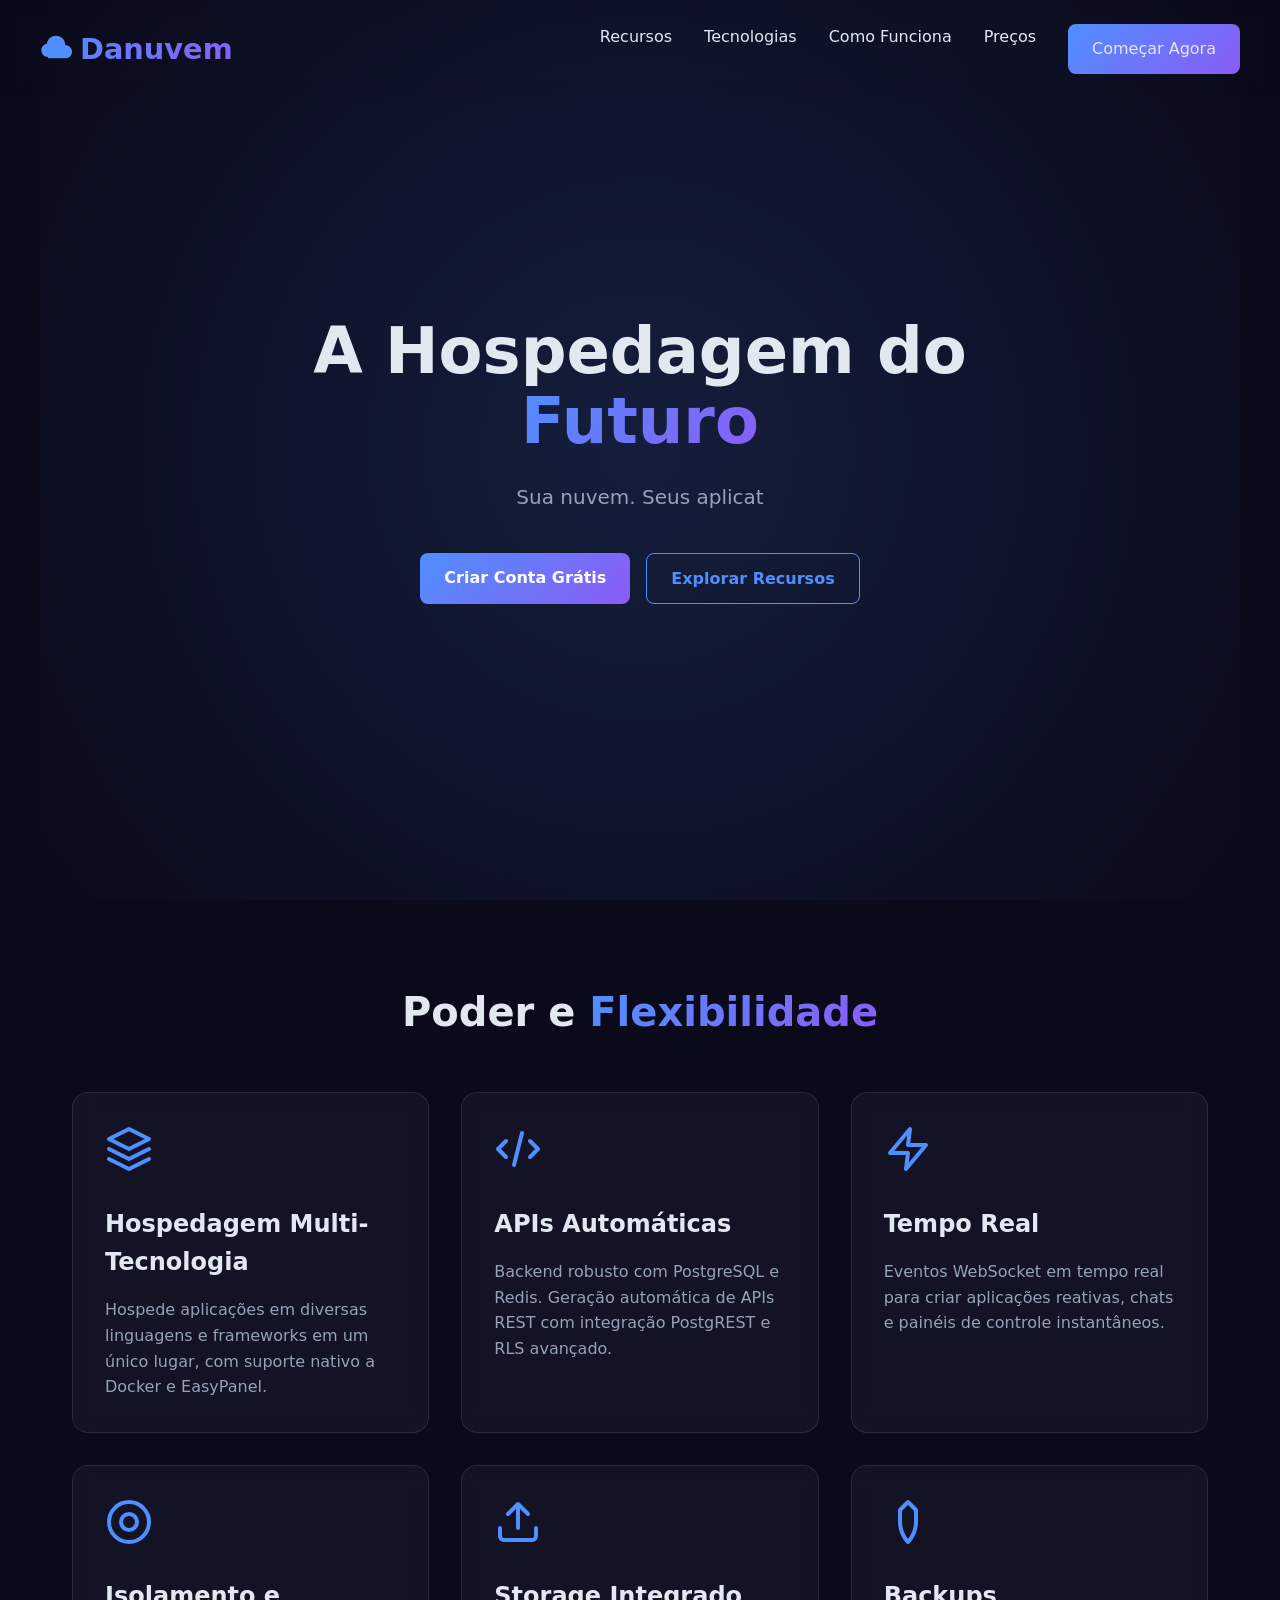
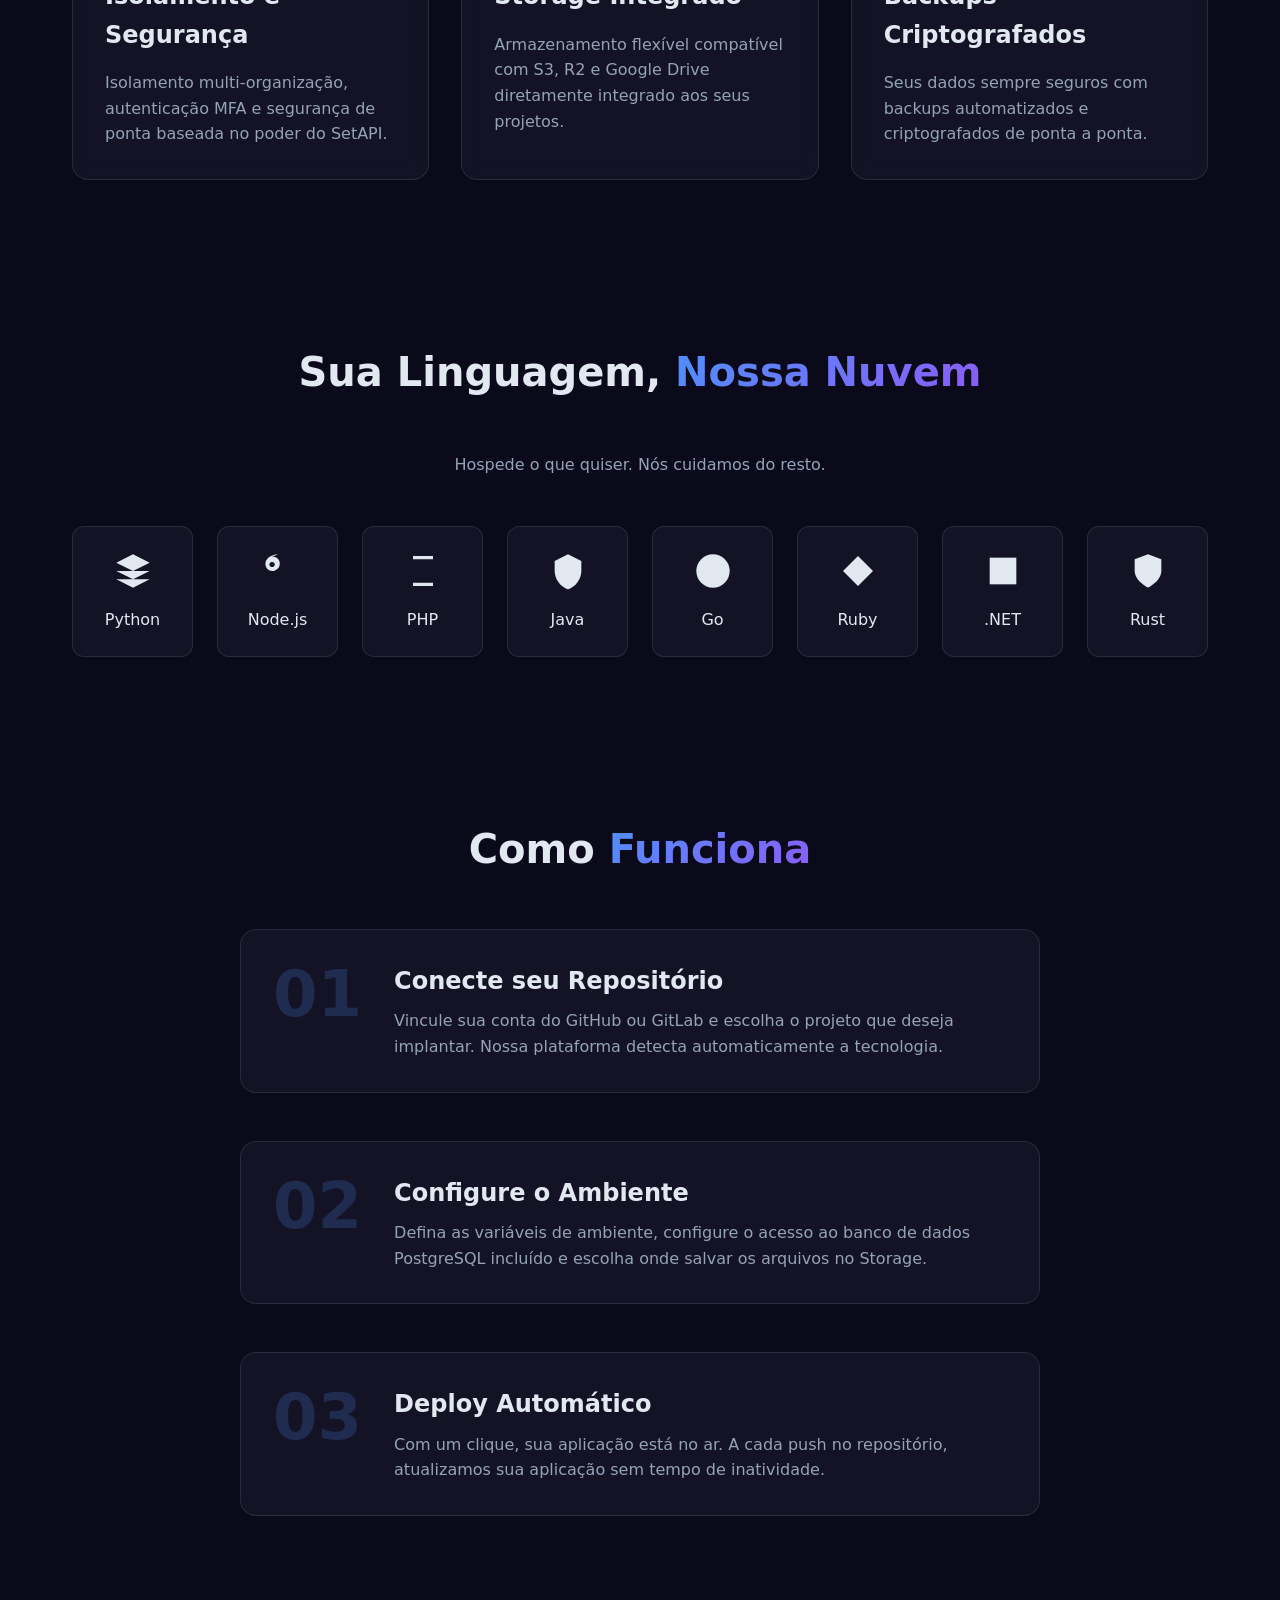
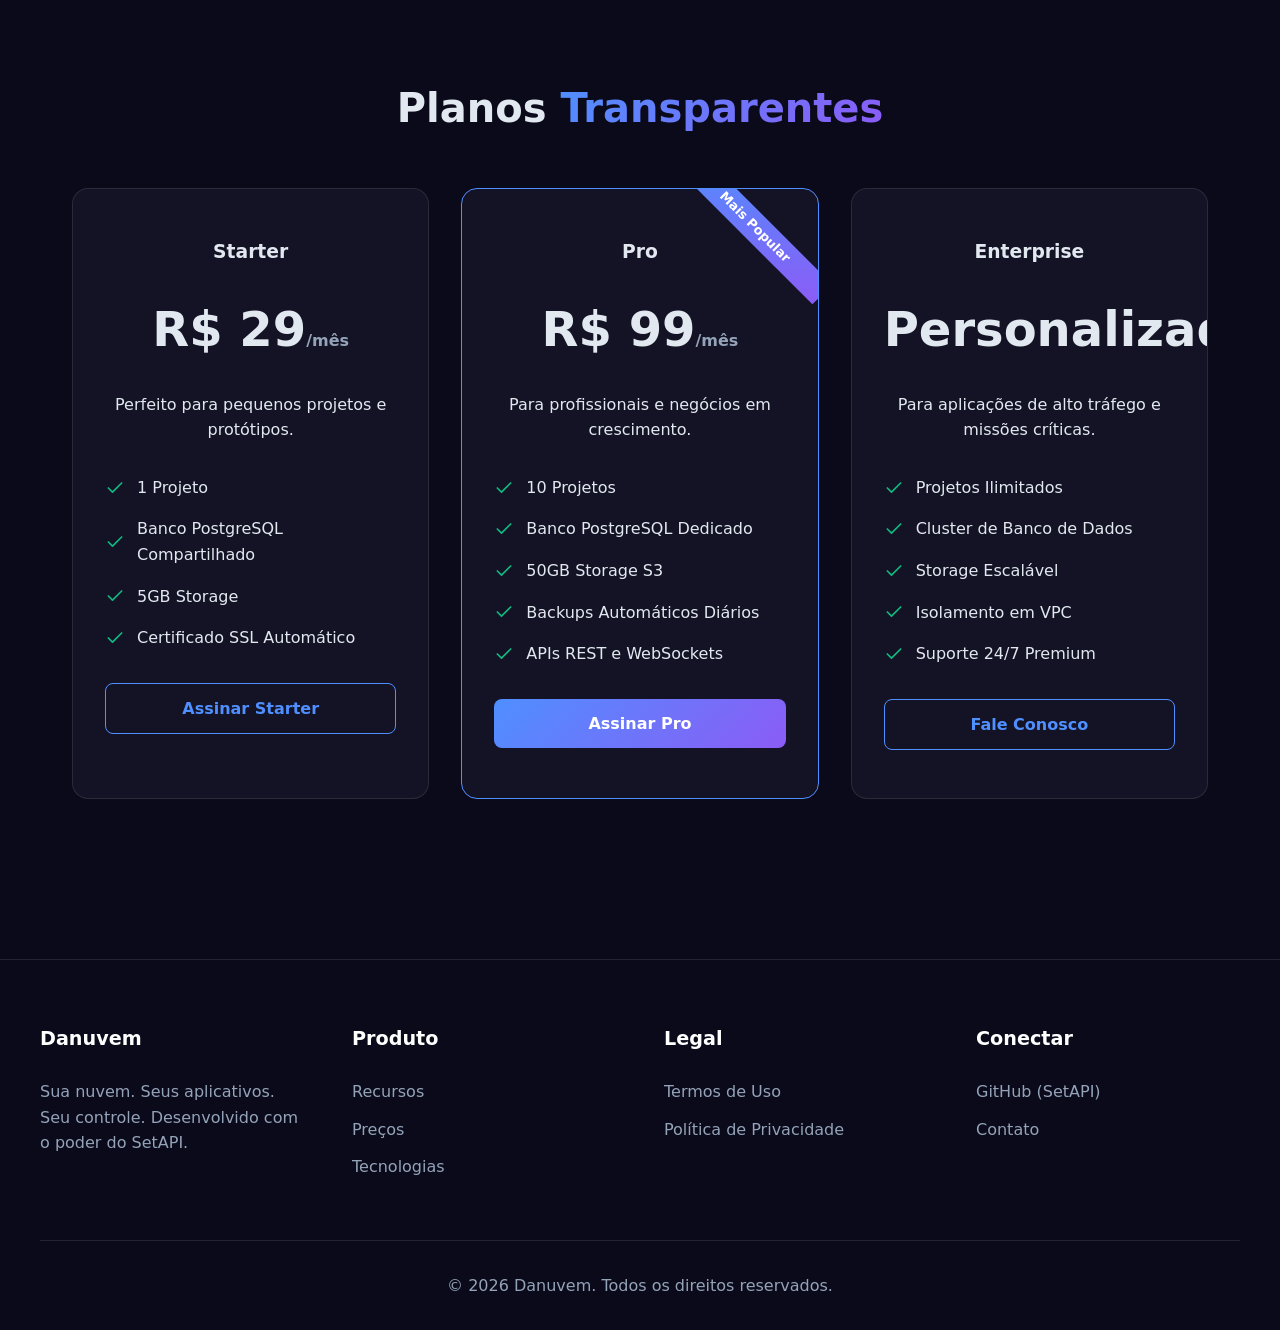
==== index.html @ 39daec57 "feat: site inicial Danuvem - plataforma cloud baseada em SetAPI - Landing page com hero, recursos, t" ====
<!DOCTYPE html>
<html lang="pt-BR">
<head>
    <meta charset="UTF-8">
    <meta name="viewport" content="width=device-width, initial-scale=1.0">
    <title>Danuvem - Sua Nuvem. Seus Aplicativos. Seu Controle.</title>
    <meta name="description" content="Plataforma de hospedagem na nuvem baseada em SetAPI. Hospede aplicativos de várias tecnologias com APIs automáticas, WebSocket em tempo real e mais.">
    <link rel="stylesheet" href="css/style.css">
</head>
<body>
    <!-- Header -->
    <header>
        <nav>
            <a href="index.html" class="logo">
                <svg width="32" height="32" viewBox="0 0 24 24" fill="var(--primary)" xmlns="http://www.w3.org/2000/svg">
                    <path d="M6 18C3.23858 18 1 15.7614 1 13C1 10.5517 2.76016 8.5146 5.09346 8.08375C5.5562 4.60527 8.52841 2 12 2C15.866 2 19 5.13401 19 9C21.7614 9 24 11.2386 24 14C24 16.7614 21.7614 19 19 19H12H6V18Z"/>
                </svg>
                Danuvem
            </a>
            <div class="nav-links">
                <a href="#recursos">Recursos</a>
                <a href="#tecnologias">Tecnologias</a>
                <a href="#como-funciona">Como Funciona</a>
                <a href="#precos">Preços</a>
                <a href="#" class="btn btn-primary">Começar Agora</a>
            </div>
            <button class="mobile-toggle" aria-label="Abrir menu">
                <svg viewBox="0 0 24 24" xmlns="http://www.w3.org/2000/svg">
                    <path d="M3 18H21V16H3V18ZM3 13H21V11H3V13ZM3 6V8H21V6H3Z"/>
                </svg>
            </button>
        </nav>
    </header>

    <!-- Hero Section -->
    <section class="hero">
        <div class="hero-content">
            <h1 class="hero-title animate-on-scroll">A Hospedagem do <span>Futuro</span></h1>
            <p class="hero-subtitle" id="typewriter"></p>
            <div class="hero-cta animate-on-scroll">
                <a href="#" class="btn btn-primary">Criar Conta Grátis</a>
                <a href="#recursos" class="btn btn-outline">Explorar Recursos</a>
            </div>
        </div>
    </section>

    <!-- Features Section -->
    <section id="recursos">
        <h2 class="section-title animate-on-scroll">Poder e <span>Flexibilidade</span></h2>
        <div class="features-grid">
            <div class="feature-card animate-on-scroll">
                <svg class="feature-icon" viewBox="0 0 24 24">
                    <path d="M12 2L2 7L12 12L22 7L12 2ZM2 17L12 22L22 17M2 12L12 17L22 12" stroke="var(--primary)" stroke-width="2" stroke-linecap="round" stroke-linejoin="round" fill="none"/>
                </svg>
                <h3>Hospedagem Multi-Tecnologia</h3>
                <p>Hospede aplicações em diversas linguagens e frameworks em um único lugar, com suporte nativo a Docker e EasyPanel.</p>
            </div>
            <div class="feature-card animate-on-scroll">
                <svg class="feature-icon" viewBox="0 0 24 24">
                    <path d="M10 20L14 4M18 8L22 12L18 16M6 16L2 12L6 8" stroke="var(--primary)" stroke-width="2" stroke-linecap="round" stroke-linejoin="round" fill="none"/>
                </svg>
                <h3>APIs Automáticas</h3>
                <p>Backend robusto com PostgreSQL e Redis. Geração automática de APIs REST com integração PostgREST e RLS avançado.</p>
            </div>
            <div class="feature-card animate-on-scroll">
                <svg class="feature-icon" viewBox="0 0 24 24">
                    <path d="M13 2L3 14H12L11 22L21 10H12L13 2Z" stroke="var(--primary)" stroke-width="2" stroke-linecap="round" stroke-linejoin="round" fill="none"/>
                </svg>
                <h3>Tempo Real</h3>
                <p>Eventos WebSocket em tempo real para criar aplicações reativas, chats e painéis de controle instantâneos.</p>
            </div>
            <div class="feature-card animate-on-scroll">
                <svg class="feature-icon" viewBox="0 0 24 24">
                    <path d="M12 22C17.5228 22 22 17.5228 22 12C22 6.47715 17.5228 2 12 2C6.47715 2 2 6.47715 2 12C2 17.5228 6.47715 22 12 22Z" stroke="var(--primary)" stroke-width="2" stroke-linecap="round" stroke-linejoin="round" fill="none"/>
                    <path d="M12 16C14.2091 16 16 14.2091 16 12C16 9.79086 14.2091 8 12 8C9.79086 8 8 9.79086 8 12C8 14.2091 9.79086 16 12 16Z" stroke="var(--primary)" stroke-width="2" stroke-linecap="round" stroke-linejoin="round" fill="none"/>
                </svg>
                <h3>Isolamento e Segurança</h3>
                <p>Isolamento multi-organização, autenticação MFA e segurança de ponta baseada no poder do SetAPI.</p>
            </div>
            <div class="feature-card animate-on-scroll">
                <svg class="feature-icon" viewBox="0 0 24 24">
                    <path d="M21 15V19C21 19.5304 20.7893 20.0391 20.4142 20.4142C20.0391 20.7893 19.5304 21 19 21H5C4.46957 21 3.96086 20.7893 3.58579 20.4142C3.21071 20.0391 3 19.5304 3 19V15M17 8L12 3M12 3L7 8M12 3V15" stroke="var(--primary)" stroke-width="2" stroke-linecap="round" stroke-linejoin="round" fill="none"/>
                </svg>
                <h3>Storage Integrado</h3>
                <p>Armazenamento flexível compatível com S3, R2 e Google Drive diretamente integrado aos seus projetos.</p>
            </div>
            <div class="feature-card animate-on-scroll">
                <svg class="feature-icon" viewBox="0 0 24 24">
                    <path d="M12 22S8 18 8 12V6L12 2L16 6V12C16 18 12 22 12 22Z" stroke="var(--primary)" stroke-width="2" stroke-linecap="round" stroke-linejoin="round" fill="none"/>
                </svg>
                <h3>Backups Criptografados</h3>
                <p>Seus dados sempre seguros com backups automatizados e criptografados de ponta a ponta.</p>
            </div>
        </div>
    </section>

    <!-- Technologies -->
    <section id="tecnologias">
        <h2 class="section-title animate-on-scroll">Sua Linguagem, <span>Nossa Nuvem</span></h2>
        <p class="text-center animate-on-scroll" style="color: var(--text-muted); margin-bottom: 2rem;">Hospede o que quiser. Nós cuidamos do resto.</p>
        <div class="tech-grid animate-on-scroll">
            <div class="tech-item">
                <svg viewBox="0 0 24 24"><path d="M12 2L2 7L12 12L22 7L12 2ZM2 17L12 22L22 17M2 12L12 17L22 12"/></svg>
                <span>Python</span>
            </div>
            <div class="tech-item">
                <svg viewBox="0 0 24 24"><path d="M11.9 2.1c-1.3-.1-2.9.2-4.3 1-1.6.8-2.6 2-3 3.4-.4 1.5-.1 3.1 1 4.3 1.1 1.1 2.8 1.4 4.3 1 1.4-.4 2.6-1.5 3-2.9.4-1.5.1-3.2-1-4.3-1.1-1-2.6-1.3-4-1m2.1 4.9c-.3.8-1.2 1.3-2 1.1-.9-.2-1.4-1-1.1-1.9.3-.9 1.1-1.3 2-1.1.9.2 1.4 1.1 1.1 1.9z"/></svg>
                <span>Node.js</span>
            </div>
            <div class="tech-item">
                <svg viewBox="0 0 24 24"><path d="M6 3h12v2H6zm0 16h12v2H6z"/></svg>
                <span>PHP</span>
            </div>
            <div class="tech-item">
                <svg viewBox="0 0 24 24"><path d="M12 2l8 4v6c0 5-3.5 9.5-8 11-4.5-1.5-8-6-8-11V6z"/></svg>
                <span>Java</span>
            </div>
            <div class="tech-item">
                <svg viewBox="0 0 24 24"><circle cx="12" cy="12" r="10"/></svg>
                <span>Go</span>
            </div>
            <div class="tech-item">
                <svg viewBox="0 0 24 24"><path d="M3 12l9-9 9 9-9 9z"/></svg>
                <span>Ruby</span>
            </div>
            <div class="tech-item">
                <svg viewBox="0 0 24 24"><path d="M4 4h16v16H4z"/></svg>
                <span>.NET</span>
            </div>
            <div class="tech-item">
                <svg viewBox="0 0 24 24"><path d="M12 22s8-4 8-10V5l-8-3-8 3v7c0 6 8 10 8 10z"/></svg>
                <span>Rust</span>
            </div>
        </div>
    </section>

    <!-- How it Works -->
    <section id="como-funciona">
        <h2 class="section-title animate-on-scroll">Como <span>Funciona</span></h2>
        <div class="steps-container">
            <div class="step animate-on-scroll">
                <div class="step-number">01</div>
                <div class="step-content">
                    <h3>Conecte seu Repositório</h3>
                    <p>Vincule sua conta do GitHub ou GitLab e escolha o projeto que deseja implantar. Nossa plataforma detecta automaticamente a tecnologia.</p>
                </div>
            </div>
            <div class="step animate-on-scroll">
                <div class="step-number">02</div>
                <div class="step-content">
                    <h3>Configure o Ambiente</h3>
                    <p>Defina as variáveis de ambiente, configure o acesso ao banco de dados PostgreSQL incluído e escolha onde salvar os arquivos no Storage.</p>
                </div>
            </div>
            <div class="step animate-on-scroll">
                <div class="step-number">03</div>
                <div class="step-content">
                    <h3>Deploy Automático</h3>
                    <p>Com um clique, sua aplicação está no ar. A cada push no repositório, atualizamos sua aplicação sem tempo de inatividade.</p>
                </div>
            </div>
        </div>
    </section>

    <!-- Pricing -->
    <section id="precos">
        <h2 class="section-title animate-on-scroll">Planos <span>Transparentes</span></h2>
        <div class="pricing-grid">
            <div class="pricing-card animate-on-scroll">
                <h3>Starter</h3>
                <div class="pricing-price">R$ 29<span>/mês</span></div>
                <p>Perfeito para pequenos projetos e protótipos.</p>
                <ul class="pricing-features">
                    <li><svg viewBox="0 0 24 24"><path d="M20 6L9 17l-5-5" stroke="var(--success)" stroke-width="2" stroke-linecap="round" stroke-linejoin="round" fill="none"/></svg> 1 Projeto</li>
                    <li><svg viewBox="0 0 24 24"><path d="M20 6L9 17l-5-5" stroke="var(--success)" stroke-width="2" stroke-linecap="round" stroke-linejoin="round" fill="none"/></svg> Banco PostgreSQL Compartilhado</li>
                    <li><svg viewBox="0 0 24 24"><path d="M20 6L9 17l-5-5" stroke="var(--success)" stroke-width="2" stroke-linecap="round" stroke-linejoin="round" fill="none"/></svg> 5GB Storage</li>
                    <li><svg viewBox="0 0 24 24"><path d="M20 6L9 17l-5-5" stroke="var(--success)" stroke-width="2" stroke-linecap="round" stroke-linejoin="round" fill="none"/></svg> Certificado SSL Automático</li>
                </ul>
                <a href="#" class="btn btn-outline" style="width: 100%;">Assinar Starter</a>
            </div>
            <div class="pricing-card popular animate-on-scroll">
                <div class="pricing-badge">Mais Popular</div>
                <h3>Pro</h3>
                <div class="pricing-price">R$ 99<span>/mês</span></div>
                <p>Para profissionais e negócios em crescimento.</p>
                <ul class="pricing-features">
                    <li><svg viewBox="0 0 24 24"><path d="M20 6L9 17l-5-5" stroke="var(--success)" stroke-width="2" stroke-linecap="round" stroke-linejoin="round" fill="none"/></svg> 10 Projetos</li>
                    <li><svg viewBox="0 0 24 24"><path d="M20 6L9 17l-5-5" stroke="var(--success)" stroke-width="2" stroke-linecap="round" stroke-linejoin="round" fill="none"/></svg> Banco PostgreSQL Dedicado</li>
                    <li><svg viewBox="0 0 24 24"><path d="M20 6L9 17l-5-5" stroke="var(--success)" stroke-width="2" stroke-linecap="round" stroke-linejoin="round" fill="none"/></svg> 50GB Storage S3</li>
                    <li><svg viewBox="0 0 24 24"><path d="M20 6L9 17l-5-5" stroke="var(--success)" stroke-width="2" stroke-linecap="round" stroke-linejoin="round" fill="none"/></svg> Backups Automáticos Diários</li>
                    <li><svg viewBox="0 0 24 24"><path d="M20 6L9 17l-5-5" stroke="var(--success)" stroke-width="2" stroke-linecap="round" stroke-linejoin="round" fill="none"/></svg> APIs REST e WebSockets</li>
                </ul>
                <a href="#" class="btn btn-primary" style="width: 100%;">Assinar Pro</a>
            </div>
            <div class="pricing-card animate-on-scroll">
                <h3>Enterprise</h3>
                <div class="pricing-price">Personalizado</div>
                <p>Para aplicações de alto tráfego e missões críticas.</p>
                <ul class="pricing-features">
                    <li><svg viewBox="0 0 24 24"><path d="M20 6L9 17l-5-5" stroke="var(--success)" stroke-width="2" stroke-linecap="round" stroke-linejoin="round" fill="none"/></svg> Projetos Ilimitados</li>
                    <li><svg viewBox="0 0 24 24"><path d="M20 6L9 17l-5-5" stroke="var(--success)" stroke-width="2" stroke-linecap="round" stroke-linejoin="round" fill="none"/></svg> Cluster de Banco de Dados</li>
                    <li><svg viewBox="0 0 24 24"><path d="M20 6L9 17l-5-5" stroke="var(--success)" stroke-width="2" stroke-linecap="round" stroke-linejoin="round" fill="none"/></svg> Storage Escalável</li>
                    <li><svg viewBox="0 0 24 24"><path d="M20 6L9 17l-5-5" stroke="var(--success)" stroke-width="2" stroke-linecap="round" stroke-linejoin="round" fill="none"/></svg> Isolamento em VPC</li>
                    <li><svg viewBox="0 0 24 24"><path d="M20 6L9 17l-5-5" stroke="var(--success)" stroke-width="2" stroke-linecap="round" stroke-linejoin="round" fill="none"/></svg> Suporte 24/7 Premium</li>
                </ul>
                <a href="#" class="btn btn-outline" style="width: 100%;">Fale Conosco</a>
            </div>
        </div>
    </section>

    <!-- Footer -->
    <footer>
        <div class="footer-grid">
            <div class="footer-col">
                <h4>Danuvem</h4>
                <p style="color: var(--text-muted); margin-bottom: 1rem;">Sua nuvem. Seus aplicativos. Seu controle. Desenvolvido com o poder do SetAPI.</p>
            </div>
            <div class="footer-col">
                <h4>Produto</h4>
                <ul class="footer-links">
                    <li><a href="#recursos">Recursos</a></li>
                    <li><a href="#precos">Preços</a></li>
                    <li><a href="#tecnologias">Tecnologias</a></li>
                </ul>
            </div>
            <div class="footer-col">
                <h4>Legal</h4>
                <ul class="footer-links">
                    <li><a href="termos-de-uso.html">Termos de Uso</a></li>
                    <li><a href="politica-de-privacidade.html">Política de Privacidade</a></li>
                </ul>
            </div>
            <div class="footer-col">
                <h4>Conectar</h4>
                <ul class="footer-links">
                    <li><a href="https://github.com/daset-net/setapi" target="_blank">GitHub (SetAPI)</a></li>
                    <li><a href="mailto:contato@danuvem.com">Contato</a></li>
                </ul>
            </div>
        </div>
        <div class="footer-bottom">
            <p>&copy; 2026 Danuvem. Todos os direitos reservados.</p>
        </div>
    </footer>

    <script src="js/main.js"></script>
</body>
</html>
---- css/style.css ----
:root {
    --bg-main: #0a0a1a;
    --bg-card: rgba(25, 25, 45, 0.6);
    --bg-card-hover: rgba(35, 35, 60, 0.8);
    --primary: #4f8fff;
    --primary-dark: #3a6ecc;
    --accent: #8b5cf6;
    --success: #10b981;
    --text-main: #e2e8f0;
    --text-muted: #94a3b8;
    --border: rgba(255, 255, 255, 0.1);
    --gradient: linear-gradient(135deg, var(--primary) 0%, var(--accent) 100%);
    --font-main: system-ui, -apple-system, BlinkMacSystemFont, 'Segoe UI', Roboto, Oxygen, Ubuntu, Cantarell, 'Open Sans', 'Helvetica Neue', sans-serif;
}

* {
    margin: 0;
    padding: 0;
    box-sizing: border-box;
}

body {
    font-family: var(--font-main);
    background-color: var(--bg-main);
    color: var(--text-main);
    line-height: 1.6;
    overflow-x: hidden;
}

::-webkit-scrollbar {
    width: 8px;
}
::-webkit-scrollbar-track {
    background: var(--bg-main);
}
::-webkit-scrollbar-thumb {
    background: var(--primary);
    border-radius: 4px;
}

/* Header & Nav */
header {
    position: fixed;
    top: 0;
    width: 100%;
    z-index: 1000;
    padding: 1.5rem 2rem;
    transition: background 0.3s ease, padding 0.3s ease;
    backdrop-filter: blur(10px);
}
header.scrolled {
    background: rgba(10, 10, 26, 0.9);
    padding: 1rem 2rem;
    border-bottom: 1px solid var(--border);
}
nav {
    display: flex;
    justify-content: space-between;
    align-items: center;
    max-width: 1200px;
    margin: 0 auto;
}
.logo {
    font-size: 1.8rem;
    font-weight: 700;
    background: var(--gradient);
    -webkit-background-clip: text;
    -webkit-text-fill-color: transparent;
    text-decoration: none;
    display: flex;
    align-items: center;
    gap: 0.5rem;
}
.nav-links {
    display: flex;
    gap: 2rem;
}
.nav-links a {
    color: var(--text-main);
    text-decoration: none;
    font-weight: 500;
    transition: color 0.3s;
}
.nav-links a:hover {
    color: var(--primary);
}
.btn {
    padding: 0.75rem 1.5rem;
    border-radius: 8px;
    text-decoration: none;
    font-weight: 600;
    transition: transform 0.3s, box-shadow 0.3s;
    display: inline-block;
    cursor: pointer;
    border: none;
    font-family: var(--font-main);
    font-size: 1rem;
}
.btn-primary {
    background: var(--gradient);
    color: white;
}
.btn-primary:hover {
    transform: translateY(-2px);
    box-shadow: 0 4px 15px rgba(79, 143, 255, 0.4);
}
.btn-outline {
    border: 1px solid var(--primary);
    color: var(--primary);
    background: transparent;
}
.btn-outline:hover {
    background: rgba(79, 143, 255, 0.1);
}
.mobile-toggle {
    display: none;
    cursor: pointer;
    background: none;
    border: none;
}
.mobile-toggle svg {
    fill: var(--text-main);
    width: 24px;
    height: 24px;
}

/* Typography & Layout */
section {
    padding: 5rem 2rem;
    max-width: 1200px;
    margin: 0 auto;
}
.section-title {
    text-align: center;
    font-size: 2.5rem;
    margin-bottom: 3rem;
}
.section-title span {
    background: var(--gradient);
    -webkit-background-clip: text;
    -webkit-text-fill-color: transparent;
}
.text-center { text-align: center; }

/* Hero Section */
.hero {
    min-height: 100vh;
    display: flex;
    align-items: center;
    justify-content: center;
    text-align: center;
    position: relative;
    padding-top: 100px;
    overflow: hidden;
}
.hero::before {
    content: '';
    position: absolute;
    top: -50%;
    left: -50%;
    width: 200%;
    height: 200%;
    background: radial-gradient(circle at center, rgba(79, 143, 255, 0.15) 0%, transparent 50%);
    z-index: -1;
}
.hero-content {
    max-width: 800px;
    z-index: 1;
}
.hero-title {
    font-size: 4rem;
    line-height: 1.1;
    margin-bottom: 1.5rem;
}
.hero-title span {
    background: var(--gradient);
    -webkit-background-clip: text;
    -webkit-text-fill-color: transparent;
}
.hero-subtitle {
    font-size: 1.25rem;
    color: var(--text-muted);
    margin-bottom: 2rem;
    min-height: 2em; /* For typing animation */
}
.hero-cta {
    display: flex;
    gap: 1rem;
    justify-content: center;
}

/* Features */
.features-grid {
    display: grid;
    grid-template-columns: repeat(auto-fit, minmax(300px, 1fr));
    gap: 2rem;
}
.feature-card {
    background: var(--bg-card);
    border: 1px solid var(--border);
    border-radius: 16px;
    padding: 2rem;
    backdrop-filter: blur(10px);
    transition: transform 0.3s, background 0.3s;
}
.feature-card:hover {
    transform: translateY(-5px);
    background: var(--bg-card-hover);
}
.feature-icon {
    width: 48px;
    height: 48px;
    margin-bottom: 1.5rem;
    fill: var(--primary);
}
.feature-card h3 {
    font-size: 1.5rem;
    margin-bottom: 1rem;
}
.feature-card p {
    color: var(--text-muted);
}

/* Tech Grid */
.tech-grid {
    display: grid;
    grid-template-columns: repeat(auto-fit, minmax(120px, 1fr));
    gap: 1.5rem;
    margin-top: 3rem;
}
.tech-item {
    background: var(--bg-card);
    border: 1px solid var(--border);
    border-radius: 12px;
    padding: 1.5rem;
    display: flex;
    flex-direction: column;
    align-items: center;
    gap: 1rem;
    transition: transform 0.3s;
}
.tech-item:hover {
    transform: translateY(-5px);
    border-color: var(--primary);
}
.tech-item svg {
    width: 40px;
    height: 40px;
    fill: var(--text-main);
}
.tech-item span {
    font-weight: 500;
}

/* Pricing */
.pricing-grid {
    display: grid;
    grid-template-columns: repeat(auto-fit, minmax(300px, 1fr));
    gap: 2rem;
}
.pricing-card {
    background: var(--bg-card);
    border: 1px solid var(--border);
    border-radius: 16px;
    padding: 3rem 2rem;
    text-align: center;
    position: relative;
    overflow: hidden;
}
.pricing-card.popular {
    border-color: var(--primary);
    transform: scale(1.05);
}
.pricing-badge {
    position: absolute;
    top: 1.5rem;
    right: -2rem;
    background: var(--gradient);
    color: white;
    padding: 0.25rem 3rem;
    transform: rotate(45deg);
    font-size: 0.8rem;
    font-weight: 600;
}
.pricing-price {
    font-size: 3rem;
    font-weight: 700;
    margin: 1.5rem 0;
}
.pricing-price span {
    font-size: 1rem;
    color: var(--text-muted);
}
.pricing-features {
    list-style: none;
    margin: 2rem 0;
    text-align: left;
}
.pricing-features li {
    margin-bottom: 1rem;
    display: flex;
    align-items: center;
    gap: 0.75rem;
}
.pricing-features svg {
    fill: var(--success);
    width: 20px;
    height: 20px;
    flex-shrink: 0;
}

/* How it works */
.steps-container {
    display: flex;
    flex-direction: column;
    gap: 3rem;
    max-width: 800px;
    margin: 0 auto;
}
.step {
    display: flex;
    gap: 2rem;
    background: var(--bg-card);
    padding: 2rem;
    border-radius: 16px;
    border: 1px solid var(--border);
}
.step-number {
    font-size: 4rem;
    font-weight: 800;
    color: rgba(79, 143, 255, 0.2);
    line-height: 1;
}
.step-content h3 {
    font-size: 1.5rem;
    margin-bottom: 0.5rem;
}
.step-content p {
    color: var(--text-muted);
}

/* Document Pages (Privacy, Terms) */
.doc-content {
    padding-top: 120px;
    max-width: 800px;
}
.doc-content h1 {
    font-size: 3rem;
    margin-bottom: 1rem;
    background: var(--gradient);
    -webkit-background-clip: text;
    -webkit-text-fill-color: transparent;
}
.doc-content p.last-updated {
    color: var(--text-muted);
    margin-bottom: 3rem;
    font-style: italic;
}
.doc-content h2 {
    font-size: 1.8rem;
    margin-top: 2.5rem;
    margin-bottom: 1rem;
    color: var(--primary);
}
.doc-content p {
    margin-bottom: 1.2rem;
    color: var(--text-main);
}
.doc-content ul {
    margin-bottom: 1.2rem;
    padding-left: 2rem;
    color: var(--text-main);
}
.doc-content li {
    margin-bottom: 0.5rem;
}

/* Footer */
footer {
    background: rgba(10, 10, 26, 0.9);
    border-top: 1px solid var(--border);
    padding: 4rem 2rem 2rem;
    margin-top: 5rem;
}
.footer-grid {
    display: grid;
    grid-template-columns: repeat(auto-fit, minmax(250px, 1fr));
    gap: 3rem;
    max-width: 1200px;
    margin: 0 auto;
    margin-bottom: 3rem;
}
.footer-col h4 {
    font-size: 1.2rem;
    margin-bottom: 1.5rem;
    color: white;
}
.footer-links {
    list-style: none;
}
.footer-links li {
    margin-bottom: 0.75rem;
}
.footer-links a {
    color: var(--text-muted);
    text-decoration: none;
    transition: color 0.3s;
}
.footer-links a:hover {
    color: var(--primary);
}
.footer-bottom {
    text-align: center;
    padding-top: 2rem;
    border-top: 1px solid var(--border);
    color: var(--text-muted);
    max-width: 1200px;
    margin: 0 auto;
}

/* Animations */
.animate-on-scroll {
    opacity: 0;
    transform: translateY(30px);
    transition: opacity 0.6s ease-out, transform 0.6s ease-out;
}
.animate-on-scroll.visible {
    opacity: 1;
    transform: translateY(0);
}

/* Responsive */
@media (max-width: 768px) {
    .nav-links {
        display: none;
        position: absolute;
        top: 100%;
        left: 0;
        width: 100%;
        background: var(--bg-main);
        flex-direction: column;
        padding: 2rem;
        border-bottom: 1px solid var(--border);
        text-align: center;
    }
    .nav-links.active {
        display: flex;
    }
    .mobile-toggle {
        display: block;
    }
    .hero-title {
        font-size: 2.5rem;
    }
    .pricing-card.popular {
        transform: scale(1);
    }
    .step {
        flex-direction: column;
        gap: 1rem;
    }
    .hero-cta {
        flex-direction: column;
    }
}
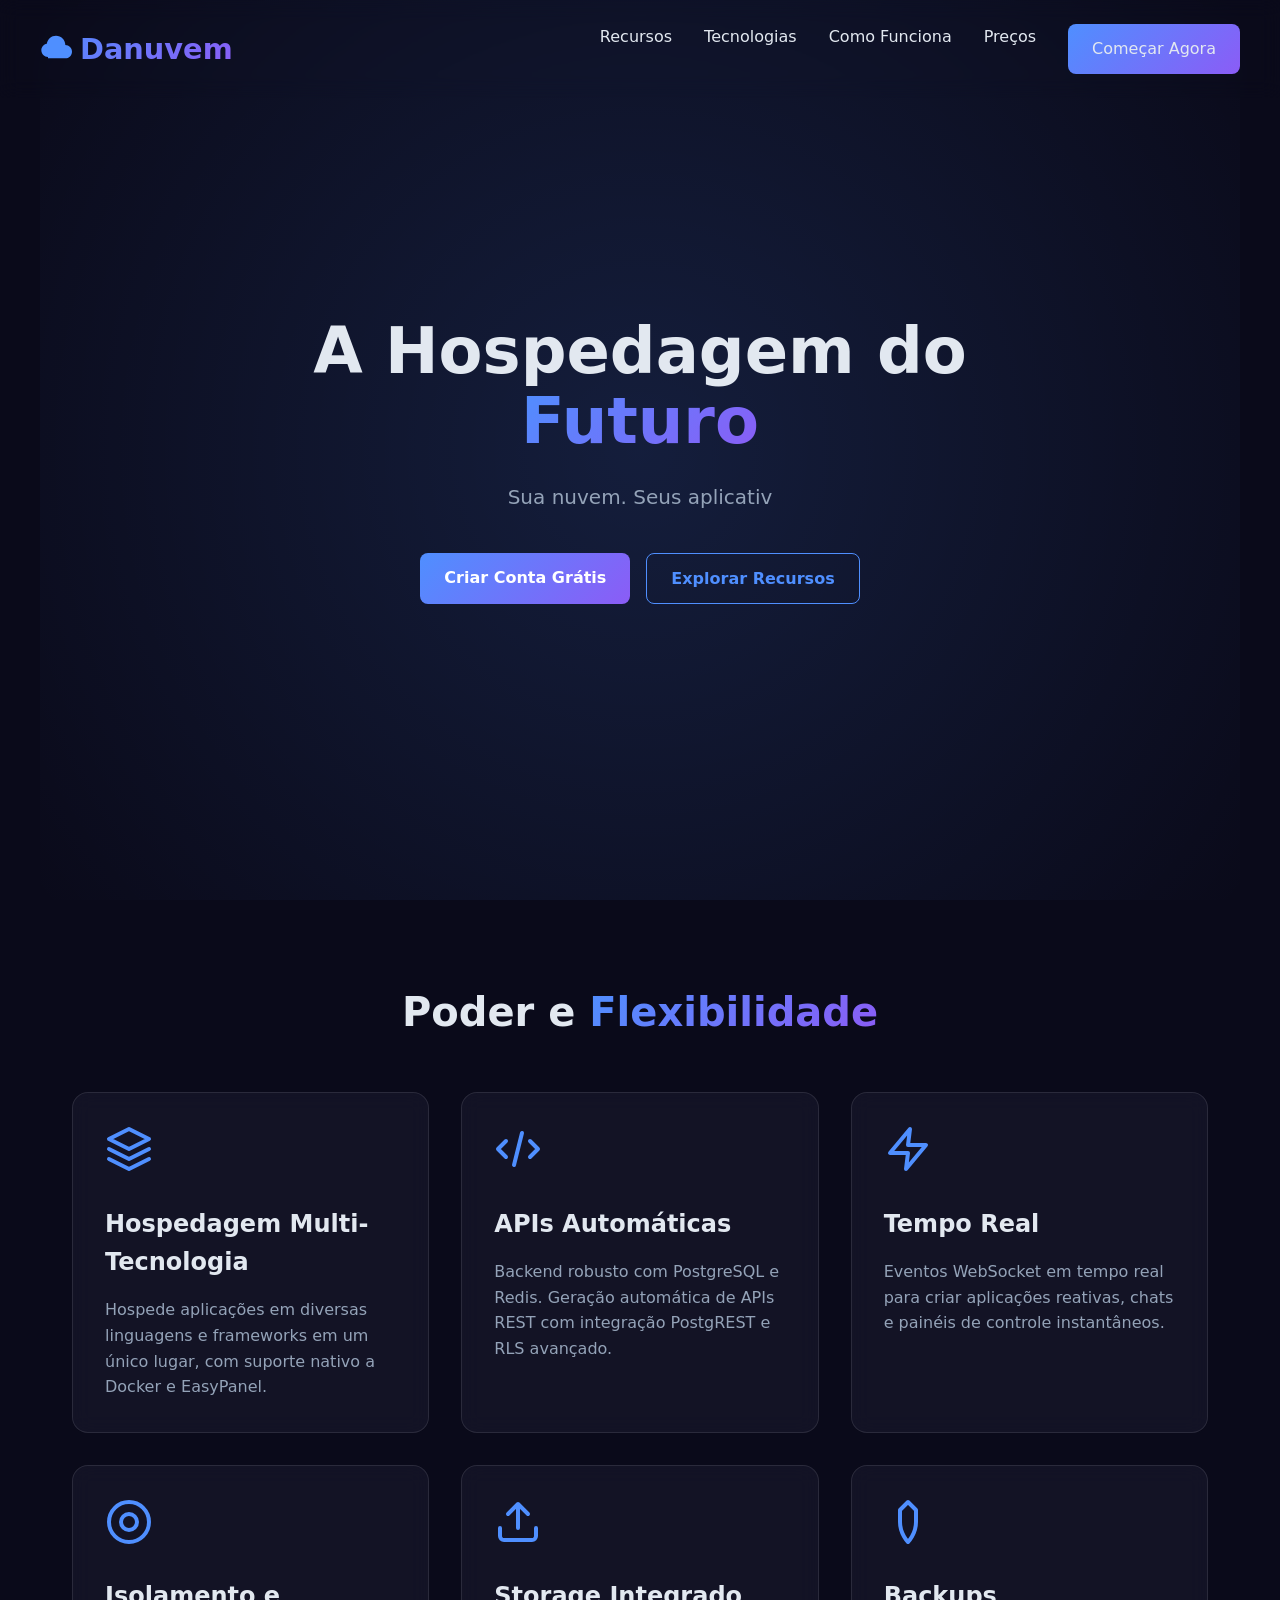
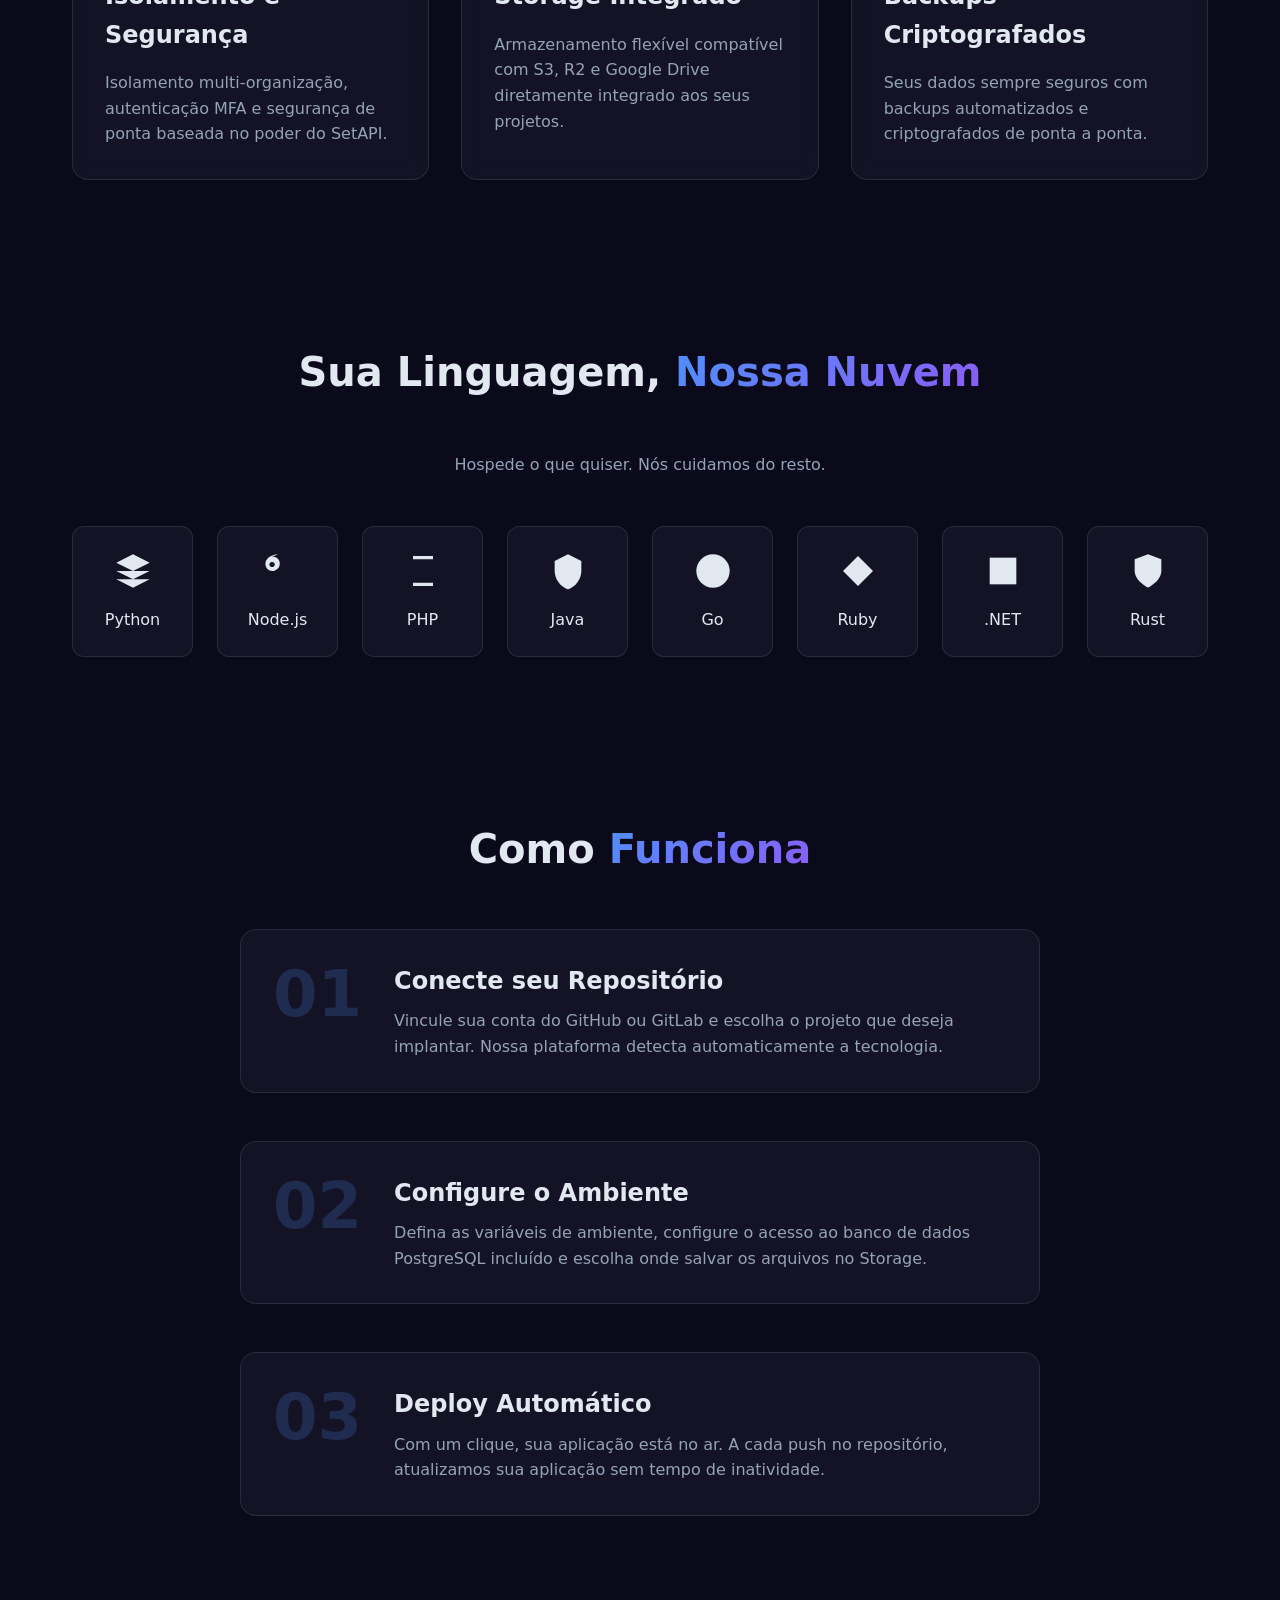
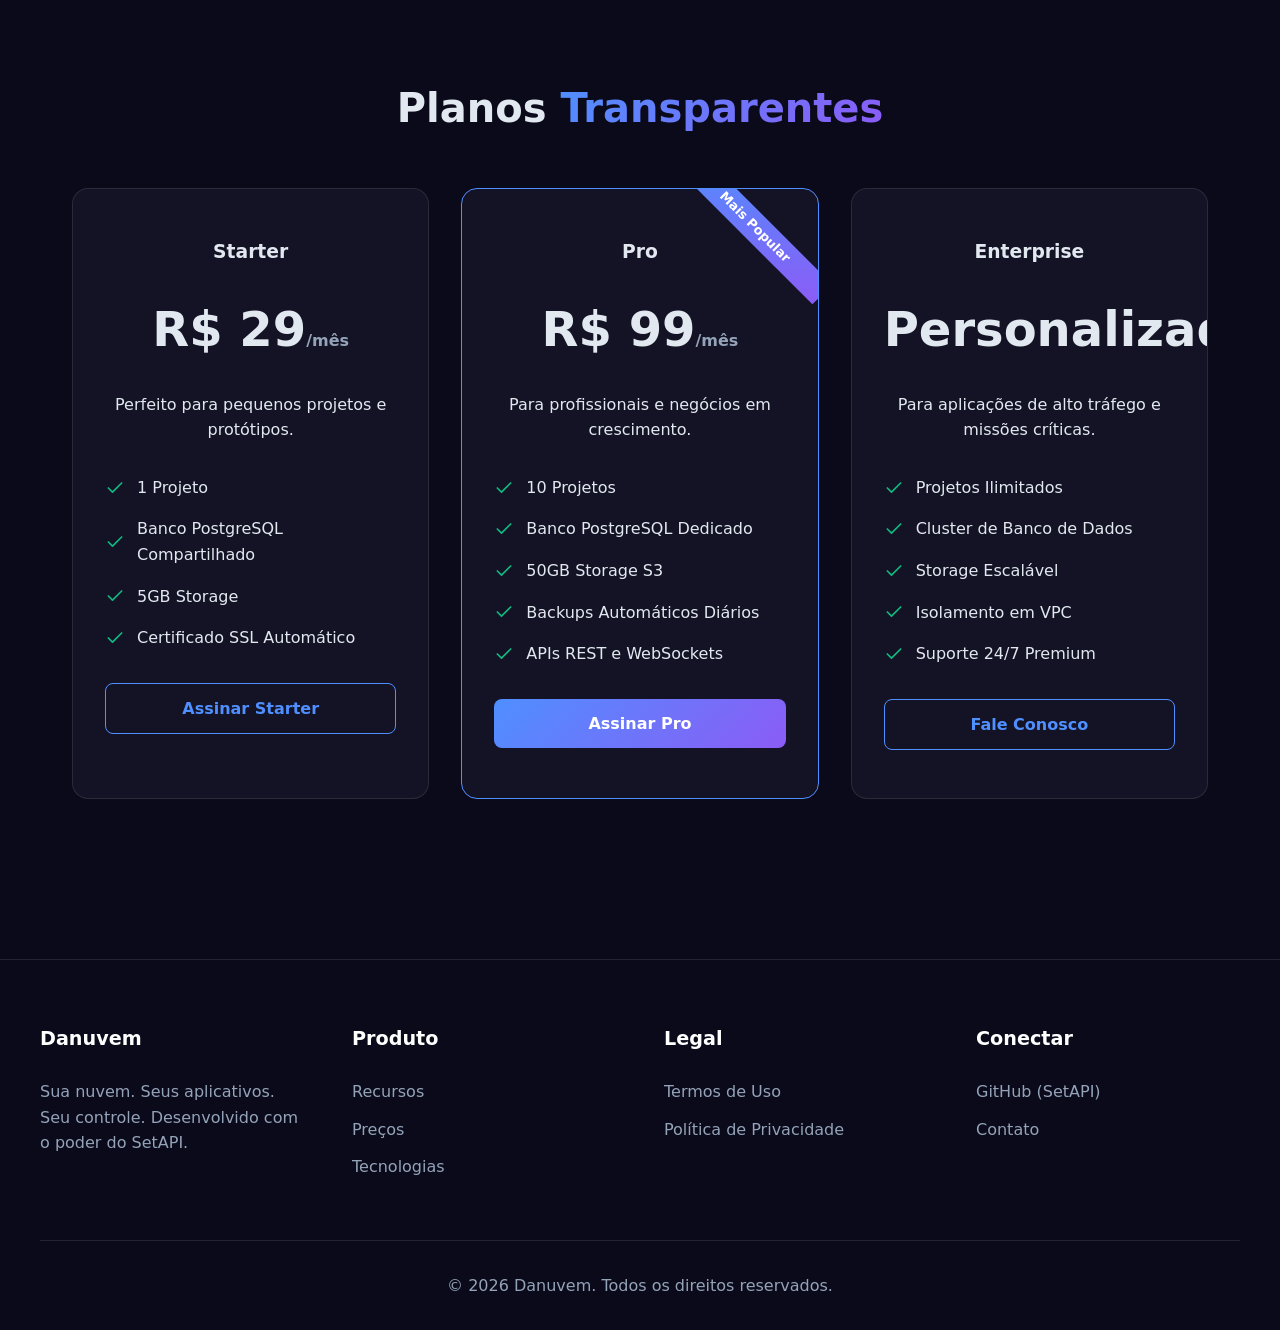
==== commit 819d96d9: "Install Vercel Web Analytics # Vercel Web Analytics Installation  Successfully installed and configu" ====
--- a/index.html
+++ b/index.html
@@ -6,6 +6,10 @@
     <title>Danuvem - Sua Nuvem. Seus Aplicativos. Seu Controle.</title>
     <meta name="description" content="Plataforma de hospedagem na nuvem baseada em SetAPI. Hospede aplicativos de várias tecnologias com APIs automáticas, WebSocket em tempo real e mais.">
     <link rel="stylesheet" href="css/style.css">
+    <script>
+        window.va = window.va || function () { (window.vaq = window.vaq || []).push(arguments); };
+    </script>
+    <script defer src="/_vercel/insights/script.js"></script>
 </head>
 <body>
     <!-- Header -->
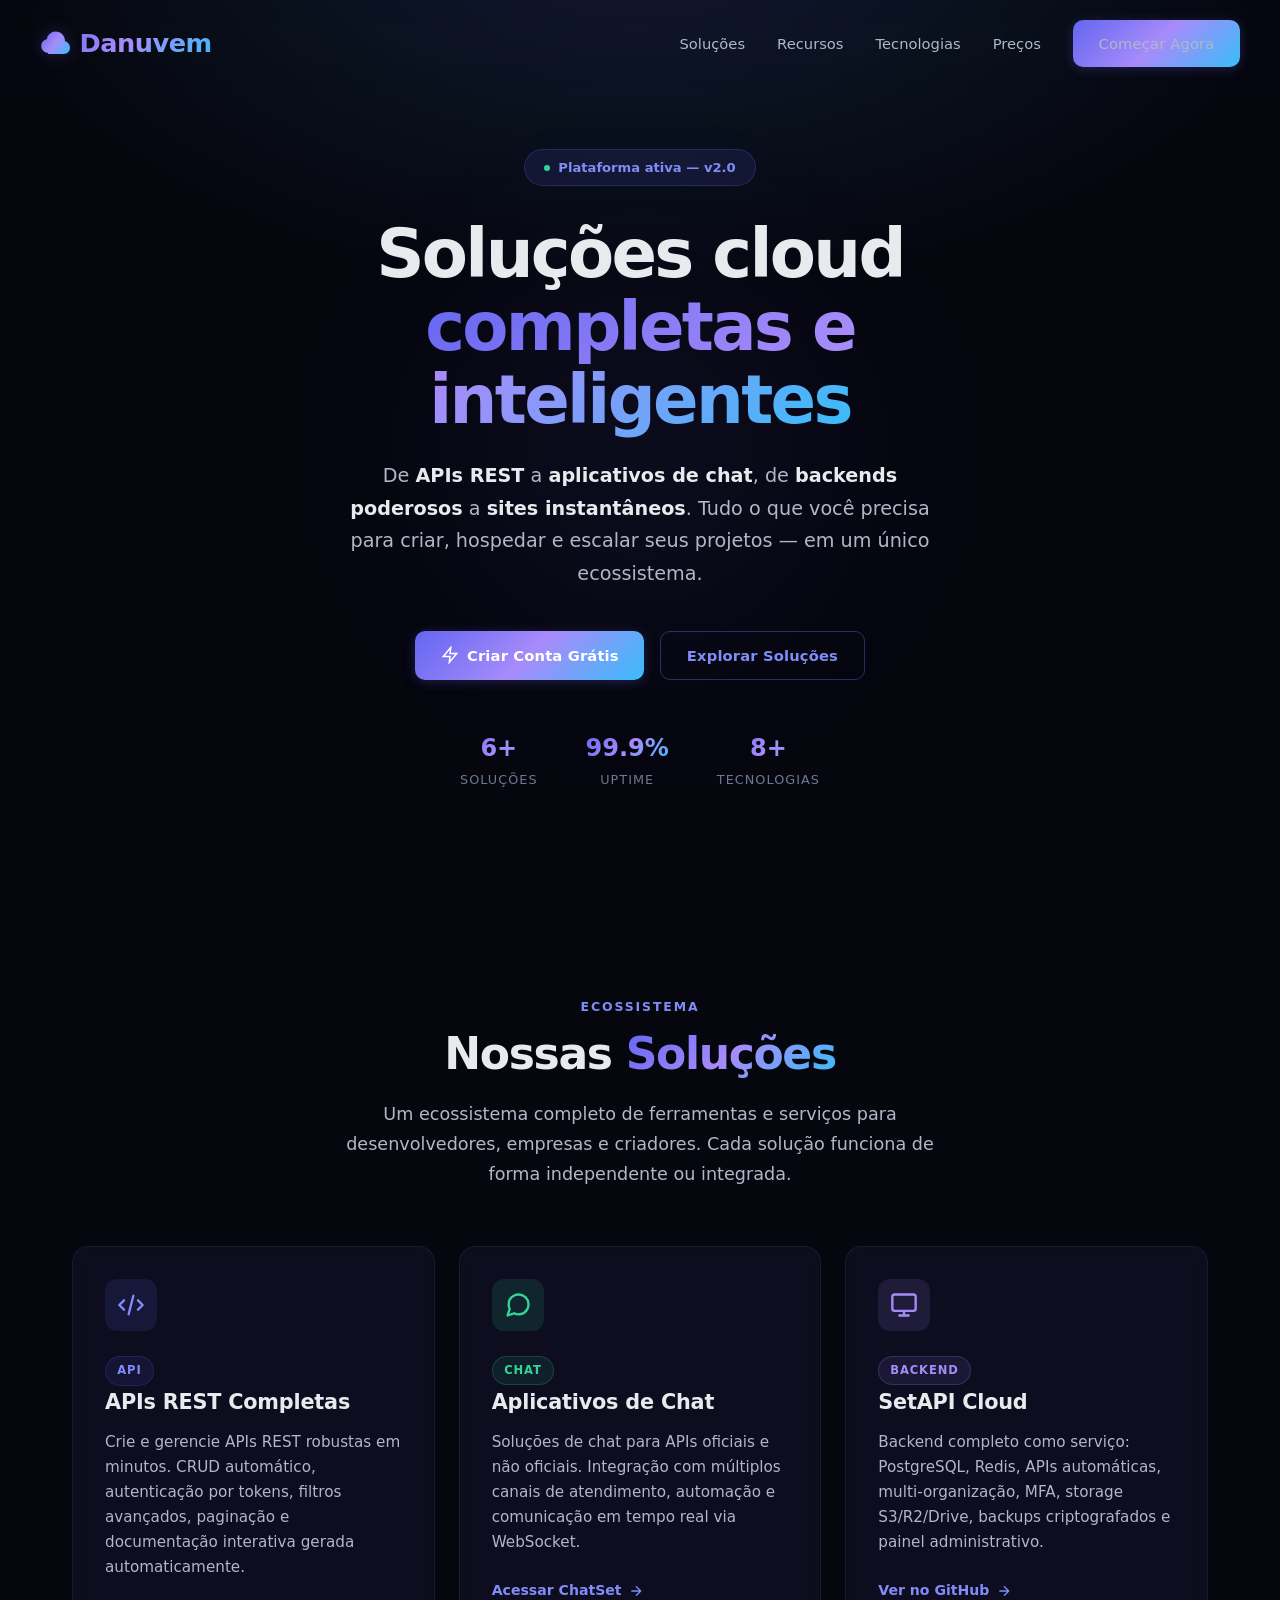
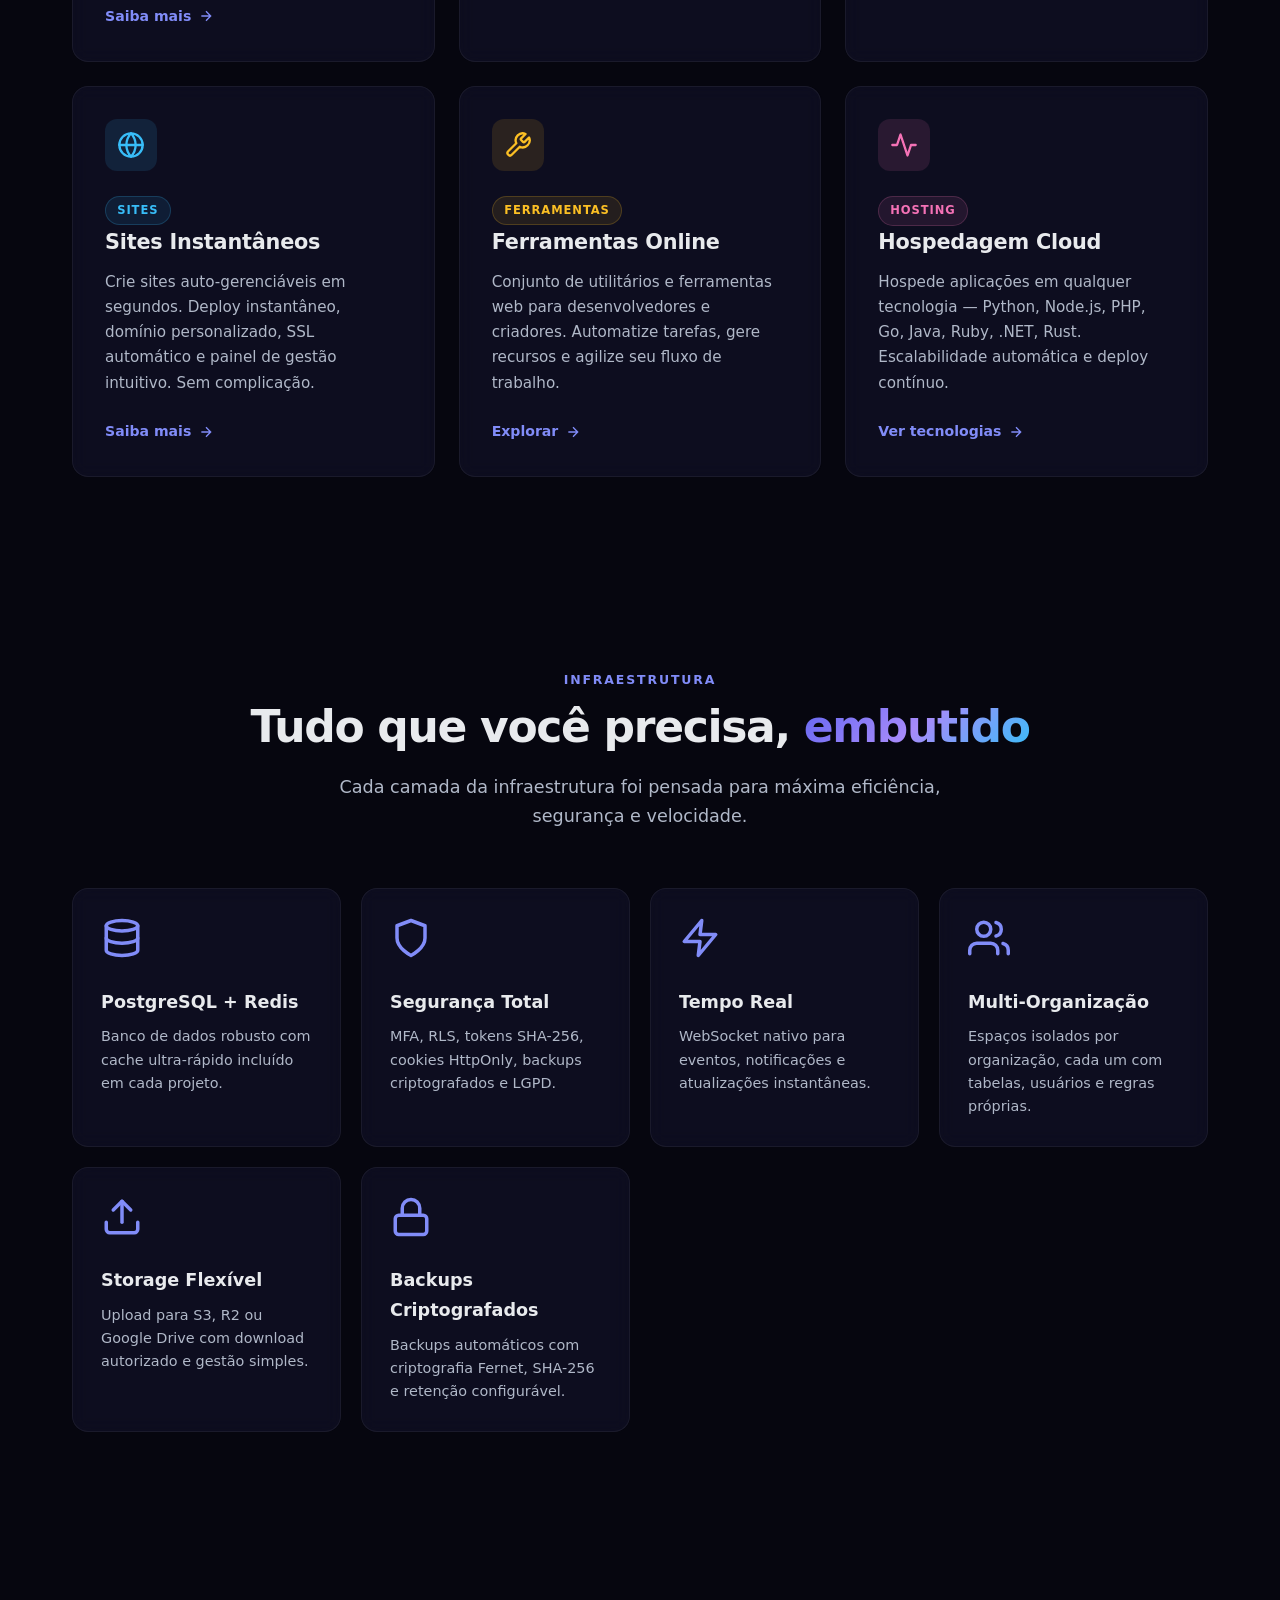
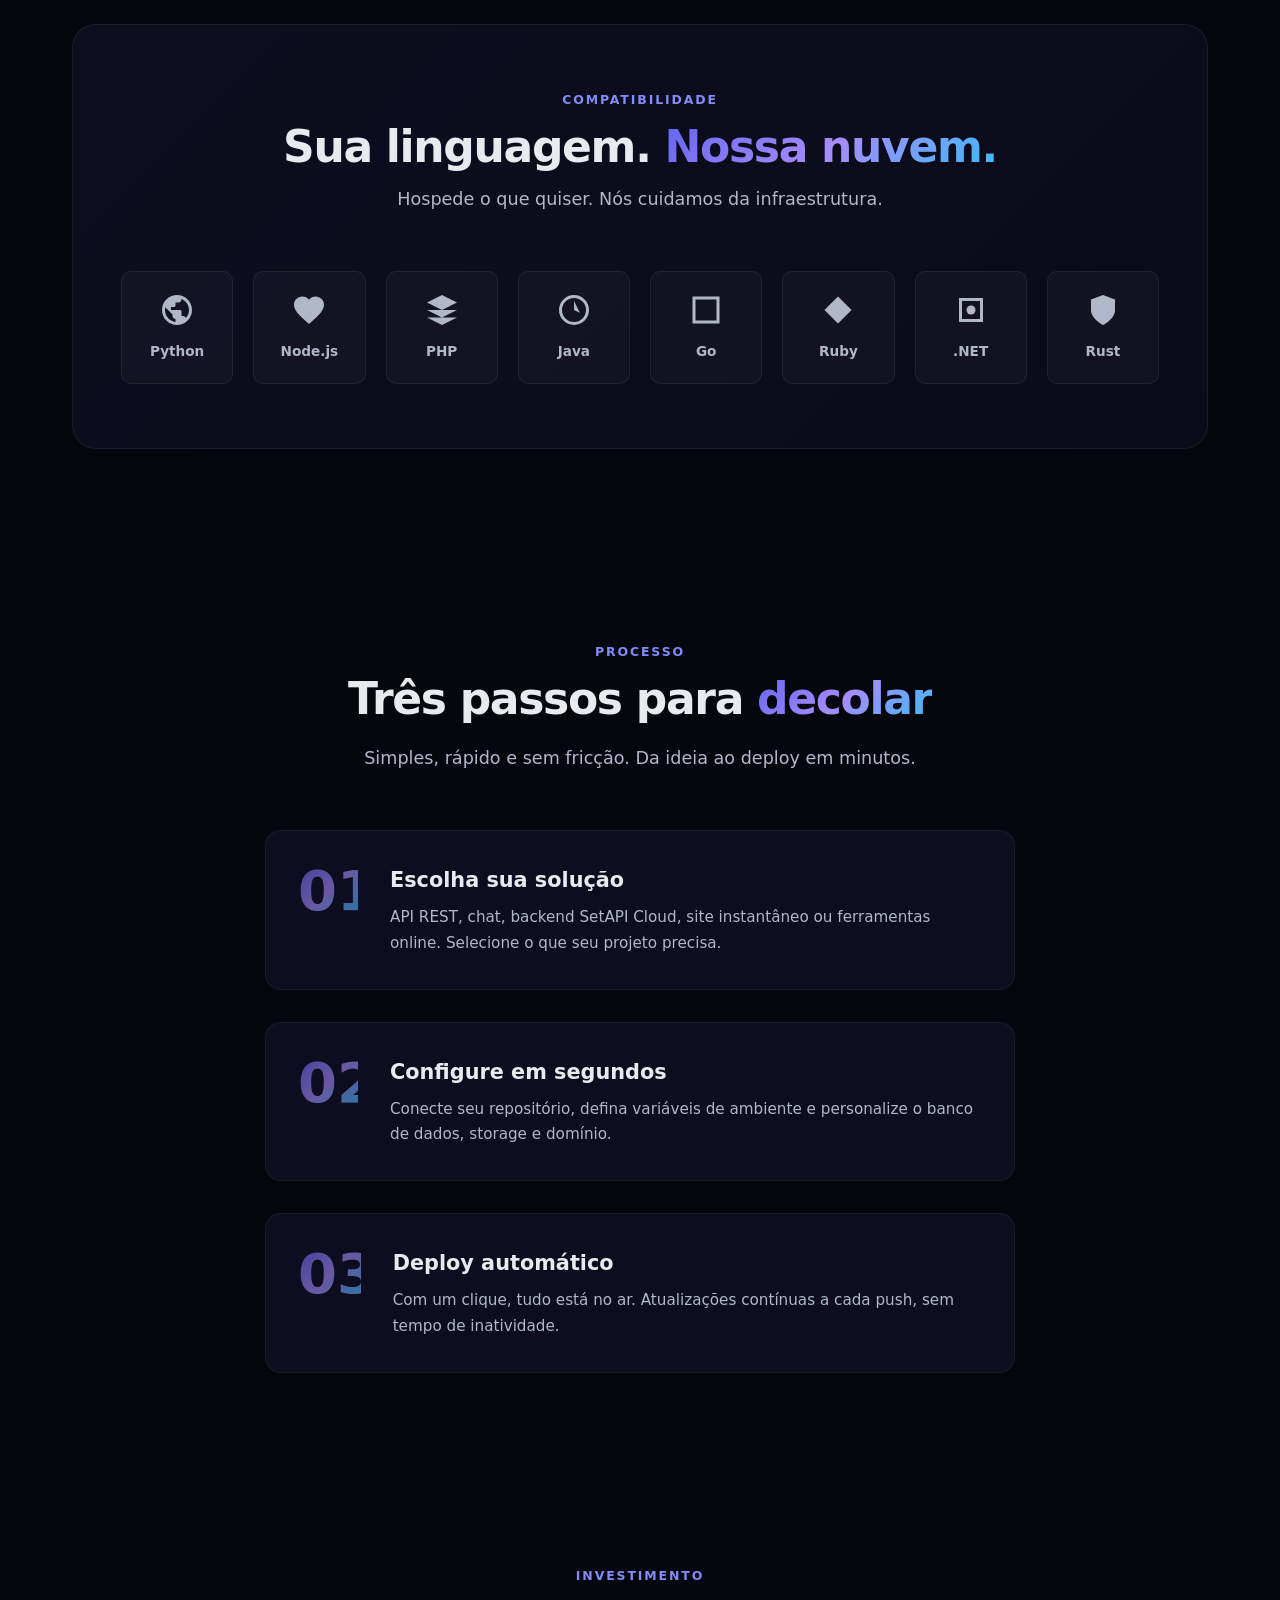
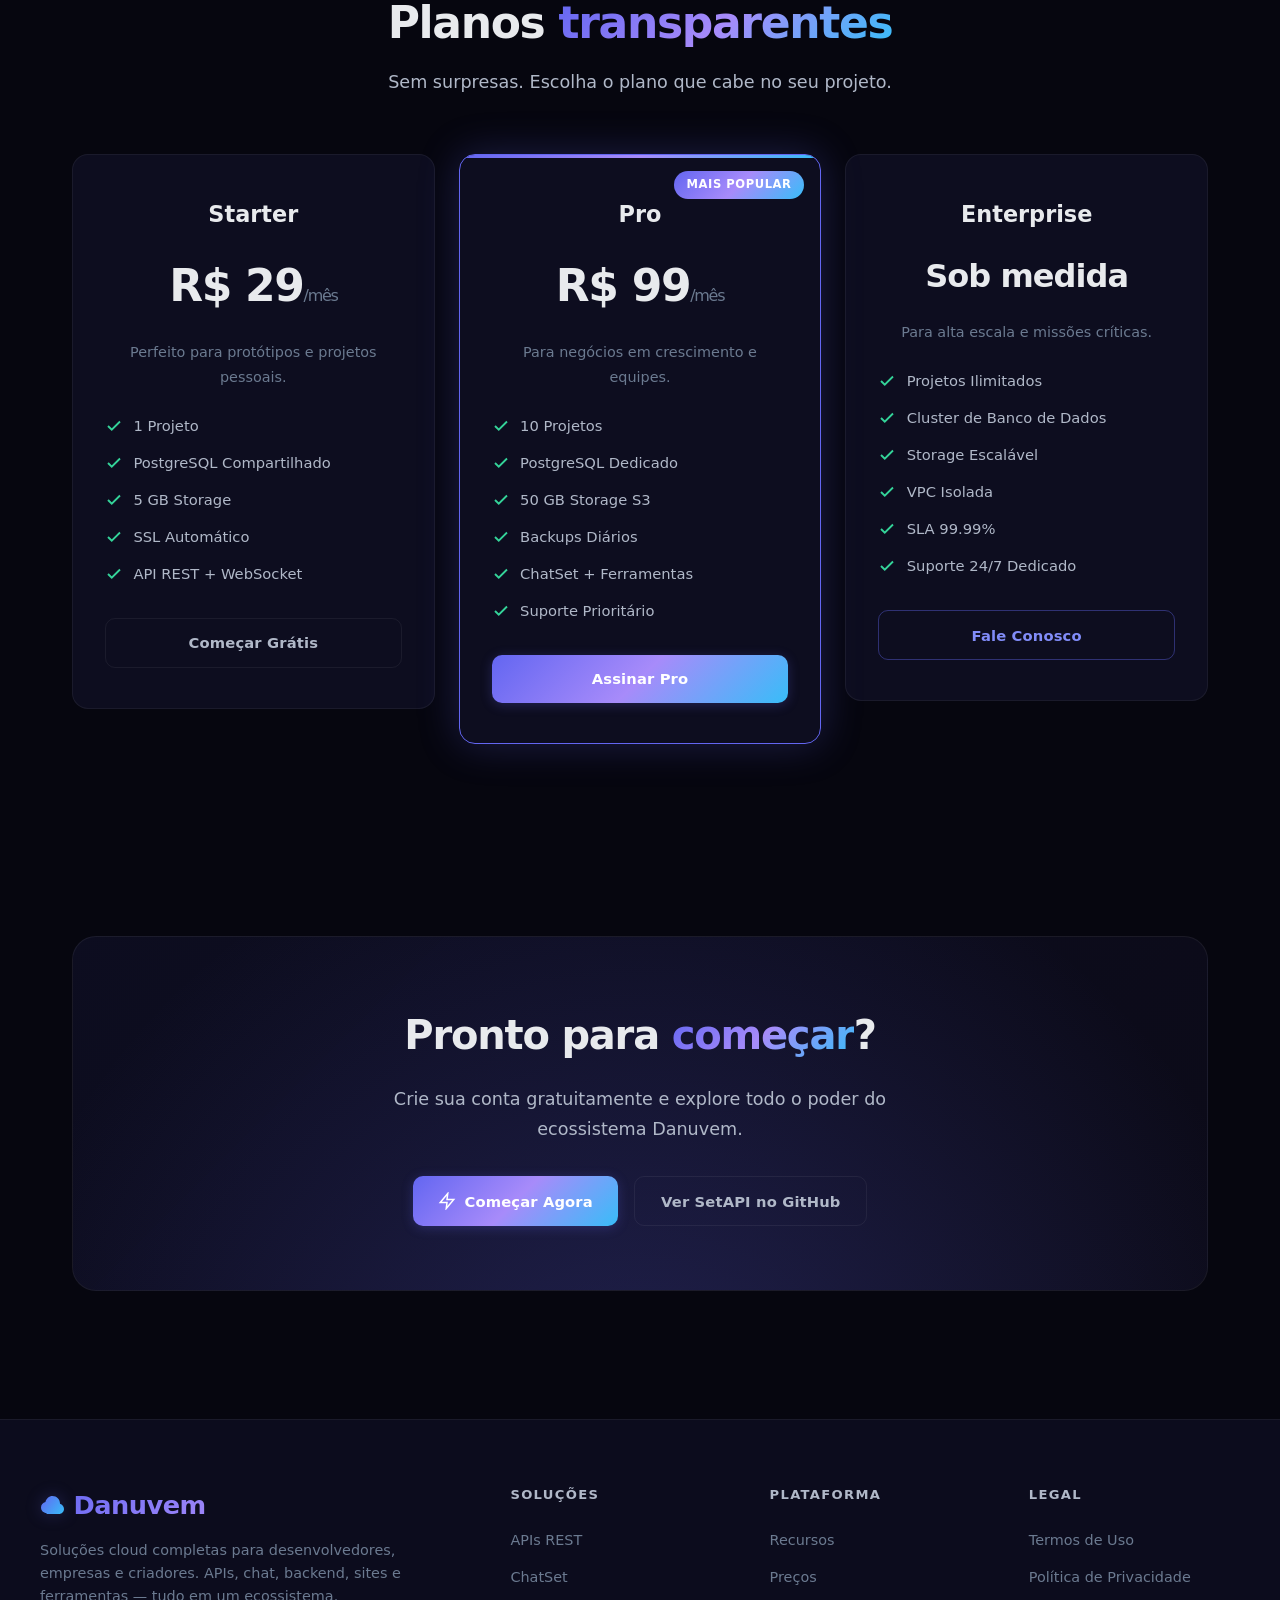
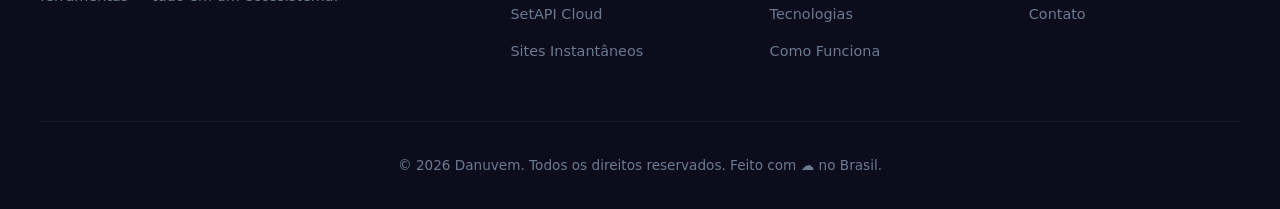
==== commit 2e137272: "redesign: site mais elegante com todas as soluções Danuvem - Novo design elegante com gradients, glo" ====
--- a/index.html
+++ b/index.html
@@ -3,211 +3,325 @@
 <head>
     <meta charset="UTF-8">
     <meta name="viewport" content="width=device-width, initial-scale=1.0">
-    <title>Danuvem - Sua Nuvem. Seus Aplicativos. Seu Controle.</title>
-    <meta name="description" content="Plataforma de hospedagem na nuvem baseada em SetAPI. Hospede aplicativos de várias tecnologias com APIs automáticas, WebSocket em tempo real e mais.">
+    <title>Danuvem — Soluções Cloud Inteligentes para seus Projetos</title>
+    <meta name="description" content="Plataforma completa de soluções cloud: APIs REST, aplicativos de chat, backend SetAPI Cloud, sites auto-gerenciáveis e ferramentas online. Tudo em um só lugar.">
+    <meta property="og:title" content="Danuvem — Soluções Cloud Inteligentes">
+    <meta property="og:description" content="APIs, Chat, Backend, Sites instantâneos e mais. Sua infraestrutura completa na nuvem.">
+    <meta property="og:url" content="https://danuvem.com">
+    <meta property="og:type" content="website">
     <link rel="stylesheet" href="css/style.css">
-    <script>
-        window.va = window.va || function () { (window.vaq = window.vaq || []).push(arguments); };
-    </script>
-    <script defer src="/_vercel/insights/script.js"></script>
 </head>
 <body>
     <!-- Header -->
     <header>
         <nav>
             <a href="index.html" class="logo">
-                <svg width="32" height="32" viewBox="0 0 24 24" fill="var(--primary)" xmlns="http://www.w3.org/2000/svg">
-                    <path d="M6 18C3.23858 18 1 15.7614 1 13C1 10.5517 2.76016 8.5146 5.09346 8.08375C5.5562 4.60527 8.52841 2 12 2C15.866 2 19 5.13401 19 9C21.7614 9 24 11.2386 24 14C24 16.7614 21.7614 19 19 19H12H6V18Z"/>
+                <svg width="30" height="30" viewBox="0 0 24 24" fill="none" xmlns="http://www.w3.org/2000/svg">
+                    <path d="M6.5 19C3.46243 19 1 16.5376 1 13.5C1 10.8157 2.93128 8.5884 5.47016 8.10049C6.0886 4.66754 9.02783 2 12.5 2C16.6421 2 20 5.35786 20 9.5C20 9.60162 19.9979 9.70279 19.9938 9.80347C22.2613 10.4198 24 12.5121 24 15C24 17.7614 21.7614 20 19 20H12.5H6.5V19Z" fill="url(#cloud-grad)"/>
+                    <defs><linearGradient id="cloud-grad" x1="1" y1="2" x2="24" y2="20" gradientUnits="userSpaceOnUse"><stop stop-color="#6366f1"/><stop offset="0.5" stop-color="#a78bfa"/><stop offset="1" stop-color="#38bdf8"/></linearGradient></defs>
                 </svg>
                 Danuvem
             </a>
             <div class="nav-links">
+                <a href="#solucoes">Soluções</a>
                 <a href="#recursos">Recursos</a>
                 <a href="#tecnologias">Tecnologias</a>
-                <a href="#como-funciona">Como Funciona</a>
                 <a href="#precos">Preços</a>
                 <a href="#" class="btn btn-primary">Começar Agora</a>
             </div>
             <button class="mobile-toggle" aria-label="Abrir menu">
-                <svg viewBox="0 0 24 24" xmlns="http://www.w3.org/2000/svg">
-                    <path d="M3 18H21V16H3V18ZM3 13H21V11H3V13ZM3 6V8H21V6H3Z"/>
-                </svg>
+                <svg viewBox="0 0 24 24"><path d="M3 18H21V16H3V18ZM3 13H21V11H3V13ZM3 6V8H21V6H3Z"/></svg>
             </button>
         </nav>
     </header>
 
-    <!-- Hero Section -->
+    <!-- Hero -->
     <section class="hero">
         <div class="hero-content">
-            <h1 class="hero-title animate-on-scroll">A Hospedagem do <span>Futuro</span></h1>
-            <p class="hero-subtitle" id="typewriter"></p>
+            <div class="hero-badge animate-on-scroll">
+                <span class="hero-badge-dot"></span>
+                Plataforma ativa — v2.0
+            </div>
+            <h1 class="hero-title animate-on-scroll">
+                Soluções cloud<br><span>completas e inteligentes</span>
+            </h1>
+            <p class="hero-subtitle animate-on-scroll">
+                De <strong>APIs REST</strong> a <strong>aplicativos de chat</strong>, de <strong>backends poderosos</strong> a <strong>sites instantâneos</strong>. Tudo o que você precisa para criar, hospedar e escalar seus projetos — em um único ecossistema.
+            </p>
             <div class="hero-cta animate-on-scroll">
-                <a href="#" class="btn btn-primary">Criar Conta Grátis</a>
-                <a href="#recursos" class="btn btn-outline">Explorar Recursos</a>
-            </div>
-        </div>
-    </section>
-
-    <!-- Features Section -->
+                <a href="#" class="btn btn-primary">
+                    <svg width="18" height="18" viewBox="0 0 24 24" fill="none" stroke="currentColor" stroke-width="2"><path d="M13 2L3 14h9l-1 8 10-12h-9l1-8z"/></svg>
+                    Criar Conta Grátis
+                </a>
+                <a href="#solucoes" class="btn btn-outline">Explorar Soluções</a>
+            </div>
+            <div class="hero-stats animate-on-scroll">
+                <div class="hero-stat">
+                    <div class="hero-stat-value">6+</div>
+                    <div class="hero-stat-label">Soluções</div>
+                </div>
+                <div class="hero-stat">
+                    <div class="hero-stat-value">99.9%</div>
+                    <div class="hero-stat-label">Uptime</div>
+                </div>
+                <div class="hero-stat">
+                    <div class="hero-stat-value">8+</div>
+                    <div class="hero-stat-label">Tecnologias</div>
+                </div>
+            </div>
+        </div>
+    </section>
+
+    <!-- Soluções -->
+    <section id="solucoes">
+        <span class="section-label animate-on-scroll">Ecossistema</span>
+        <h2 class="section-title animate-on-scroll">Nossas <span>Soluções</span></h2>
+        <p class="section-desc animate-on-scroll">Um ecossistema completo de ferramentas e serviços para desenvolvedores, empresas e criadores. Cada solução funciona de forma independente ou integrada.</p>
+
+        <div class="solutions-grid">
+            <!-- API REST -->
+            <div class="solution-card animate-on-scroll">
+                <div class="solution-icon icon-api">
+                    <svg viewBox="0 0 24 24" stroke-width="2" stroke-linecap="round" stroke-linejoin="round"><path d="M10 20l4-16m4 4l4 4-4 4M6 16l-4-4 4-4"/></svg>
+                </div>
+                <span class="solution-tag">API</span>
+                <h3>APIs REST Completas</h3>
+                <p>Crie e gerencie APIs REST robustas em minutos. CRUD automático, autenticação por tokens, filtros avançados, paginação e documentação interativa gerada automaticamente.</p>
+                <a href="#" class="solution-link">Saiba mais <svg viewBox="0 0 24 24" stroke-width="2"><path d="M5 12h14M12 5l7 7-7 7"/></svg></a>
+            </div>
+
+            <!-- Chat -->
+            <div class="solution-card animate-on-scroll">
+                <div class="solution-icon icon-chat">
+                    <svg viewBox="0 0 24 24" stroke-width="2" stroke-linecap="round" stroke-linejoin="round"><path d="M21 11.5a8.38 8.38 0 0 1-.9 3.8 8.5 8.5 0 0 1-7.6 4.7 8.38 8.38 0 0 1-3.8-.9L3 21l1.9-5.7a8.38 8.38 0 0 1-.9-3.8 8.5 8.5 0 0 1 4.7-7.6 8.38 8.38 0 0 1 3.8-.9h.5a8.48 8.48 0 0 1 8 8v.5z"/></svg>
+                </div>
+                <span class="solution-tag tag-green">Chat</span>
+                <h3>Aplicativos de Chat</h3>
+                <p>Soluções de chat para APIs oficiais e não oficiais. Integração com múltiplos canais de atendimento, automação e comunicação em tempo real via WebSocket.</p>
+                <a href="https://chatset.daset.net" target="_blank" class="solution-link">Acessar ChatSet <svg viewBox="0 0 24 24" stroke-width="2"><path d="M5 12h14M12 5l7 7-7 7"/></svg></a>
+            </div>
+
+            <!-- Backend SetAPI Cloud -->
+            <div class="solution-card animate-on-scroll">
+                <div class="solution-icon icon-backend">
+                    <svg viewBox="0 0 24 24" stroke-width="2" stroke-linecap="round" stroke-linejoin="round"><rect x="2" y="3" width="20" height="14" rx="2" ry="2"/><path d="M8 21h8m-4-4v4"/></svg>
+                </div>
+                <span class="solution-tag tag-purple">Backend</span>
+                <h3>SetAPI Cloud</h3>
+                <p>Backend completo como serviço: PostgreSQL, Redis, APIs automáticas, multi-organização, MFA, storage S3/R2/Drive, backups criptografados e painel administrativo.</p>
+                <a href="https://github.com/daset-net/setapi" target="_blank" class="solution-link">Ver no GitHub <svg viewBox="0 0 24 24" stroke-width="2"><path d="M5 12h14M12 5l7 7-7 7"/></svg></a>
+            </div>
+
+            <!-- Sites Auto-Gerenciáveis -->
+            <div class="solution-card animate-on-scroll">
+                <div class="solution-icon icon-sites">
+                    <svg viewBox="0 0 24 24" stroke-width="2" stroke-linecap="round" stroke-linejoin="round"><circle cx="12" cy="12" r="10"/><path d="M2 12h20M12 2a15.3 15.3 0 0 1 4 10 15.3 15.3 0 0 1-4 10 15.3 15.3 0 0 1-4-10 15.3 15.3 0 0 1 4-10z"/></svg>
+                </div>
+                <span class="solution-tag tag-blue">Sites</span>
+                <h3>Sites Instantâneos</h3>
+                <p>Crie sites auto-gerenciáveis em segundos. Deploy instantâneo, domínio personalizado, SSL automático e painel de gestão intuitivo. Sem complicação.</p>
+                <a href="#" class="solution-link">Saiba mais <svg viewBox="0 0 24 24" stroke-width="2"><path d="M5 12h14M12 5l7 7-7 7"/></svg></a>
+            </div>
+
+            <!-- Ferramentas Online -->
+            <div class="solution-card animate-on-scroll">
+                <div class="solution-icon icon-tools">
+                    <svg viewBox="0 0 24 24" stroke-width="2" stroke-linecap="round" stroke-linejoin="round"><path d="M14.7 6.3a1 1 0 0 0 0 1.4l1.6 1.6a1 1 0 0 0 1.4 0l3.77-3.77a6 6 0 0 1-7.94 7.94l-6.91 6.91a2.12 2.12 0 0 1-3-3l6.91-6.91a6 6 0 0 1 7.94-7.94l-3.76 3.76z"/></svg>
+                </div>
+                <span class="solution-tag tag-yellow">Ferramentas</span>
+                <h3>Ferramentas Online</h3>
+                <p>Conjunto de utilitários e ferramentas web para desenvolvedores e criadores. Automatize tarefas, gere recursos e agilize seu fluxo de trabalho.</p>
+                <a href="#" class="solution-link">Explorar <svg viewBox="0 0 24 24" stroke-width="2"><path d="M5 12h14M12 5l7 7-7 7"/></svg></a>
+            </div>
+
+            <!-- Hospedagem Multi-Tecnologia -->
+            <div class="solution-card animate-on-scroll">
+                <div class="solution-icon icon-hosting">
+                    <svg viewBox="0 0 24 24" stroke-width="2" stroke-linecap="round" stroke-linejoin="round"><path d="M22 12h-4l-3 9L9 3l-3 9H2"/></svg>
+                </div>
+                <span class="solution-tag tag-pink">Hosting</span>
+                <h3>Hospedagem Cloud</h3>
+                <p>Hospede aplicações em qualquer tecnologia — Python, Node.js, PHP, Go, Java, Ruby, .NET, Rust. Escalabilidade automática e deploy contínuo.</p>
+                <a href="#tecnologias" class="solution-link">Ver tecnologias <svg viewBox="0 0 24 24" stroke-width="2"><path d="M5 12h14M12 5l7 7-7 7"/></svg></a>
+            </div>
+        </div>
+    </section>
+
+    <!-- Recursos/Features -->
     <section id="recursos">
-        <h2 class="section-title animate-on-scroll">Poder e <span>Flexibilidade</span></h2>
+        <span class="section-label animate-on-scroll">Infraestrutura</span>
+        <h2 class="section-title animate-on-scroll">Tudo que você precisa, <span>embutido</span></h2>
+        <p class="section-desc animate-on-scroll">Cada camada da infraestrutura foi pensada para máxima eficiência, segurança e velocidade.</p>
+
         <div class="features-grid">
             <div class="feature-card animate-on-scroll">
-                <svg class="feature-icon" viewBox="0 0 24 24">
-                    <path d="M12 2L2 7L12 12L22 7L12 2ZM2 17L12 22L22 17M2 12L12 17L22 12" stroke="var(--primary)" stroke-width="2" stroke-linecap="round" stroke-linejoin="round" fill="none"/>
-                </svg>
-                <h3>Hospedagem Multi-Tecnologia</h3>
-                <p>Hospede aplicações em diversas linguagens e frameworks em um único lugar, com suporte nativo a Docker e EasyPanel.</p>
-            </div>
-            <div class="feature-card animate-on-scroll">
-                <svg class="feature-icon" viewBox="0 0 24 24">
-                    <path d="M10 20L14 4M18 8L22 12L18 16M6 16L2 12L6 8" stroke="var(--primary)" stroke-width="2" stroke-linecap="round" stroke-linejoin="round" fill="none"/>
-                </svg>
-                <h3>APIs Automáticas</h3>
-                <p>Backend robusto com PostgreSQL e Redis. Geração automática de APIs REST com integração PostgREST e RLS avançado.</p>
-            </div>
-            <div class="feature-card animate-on-scroll">
-                <svg class="feature-icon" viewBox="0 0 24 24">
-                    <path d="M13 2L3 14H12L11 22L21 10H12L13 2Z" stroke="var(--primary)" stroke-width="2" stroke-linecap="round" stroke-linejoin="round" fill="none"/>
-                </svg>
+                <svg class="feature-icon" viewBox="0 0 24 24" stroke-width="2" stroke-linecap="round" stroke-linejoin="round"><ellipse cx="12" cy="5" rx="9" ry="3"/><path d="M21 12c0 1.66-4 3-9 3s-9-1.34-9-3"/><path d="M3 5v14c0 1.66 4 3 9 3s9-1.34 9-3V5"/></svg>
+                <h3>PostgreSQL + Redis</h3>
+                <p>Banco de dados robusto com cache ultra-rápido incluído em cada projeto.</p>
+            </div>
+            <div class="feature-card animate-on-scroll">
+                <svg class="feature-icon" viewBox="0 0 24 24" stroke-width="2" stroke-linecap="round" stroke-linejoin="round"><path d="M12 22s8-4 8-10V5l-8-3-8 3v7c0 6 8 10 8 10z"/></svg>
+                <h3>Segurança Total</h3>
+                <p>MFA, RLS, tokens SHA-256, cookies HttpOnly, backups criptografados e LGPD.</p>
+            </div>
+            <div class="feature-card animate-on-scroll">
+                <svg class="feature-icon" viewBox="0 0 24 24" stroke-width="2" stroke-linecap="round" stroke-linejoin="round"><path d="M13 2L3 14h9l-1 8 10-12h-9l1-8z"/></svg>
                 <h3>Tempo Real</h3>
-                <p>Eventos WebSocket em tempo real para criar aplicações reativas, chats e painéis de controle instantâneos.</p>
-            </div>
-            <div class="feature-card animate-on-scroll">
-                <svg class="feature-icon" viewBox="0 0 24 24">
-                    <path d="M12 22C17.5228 22 22 17.5228 22 12C22 6.47715 17.5228 2 12 2C6.47715 2 2 6.47715 2 12C2 17.5228 6.47715 22 12 22Z" stroke="var(--primary)" stroke-width="2" stroke-linecap="round" stroke-linejoin="round" fill="none"/>
-                    <path d="M12 16C14.2091 16 16 14.2091 16 12C16 9.79086 14.2091 8 12 8C9.79086 8 8 9.79086 8 12C8 14.2091 9.79086 16 12 16Z" stroke="var(--primary)" stroke-width="2" stroke-linecap="round" stroke-linejoin="round" fill="none"/>
-                </svg>
-                <h3>Isolamento e Segurança</h3>
-                <p>Isolamento multi-organização, autenticação MFA e segurança de ponta baseada no poder do SetAPI.</p>
-            </div>
-            <div class="feature-card animate-on-scroll">
-                <svg class="feature-icon" viewBox="0 0 24 24">
-                    <path d="M21 15V19C21 19.5304 20.7893 20.0391 20.4142 20.4142C20.0391 20.7893 19.5304 21 19 21H5C4.46957 21 3.96086 20.7893 3.58579 20.4142C3.21071 20.0391 3 19.5304 3 19V15M17 8L12 3M12 3L7 8M12 3V15" stroke="var(--primary)" stroke-width="2" stroke-linecap="round" stroke-linejoin="round" fill="none"/>
-                </svg>
-                <h3>Storage Integrado</h3>
-                <p>Armazenamento flexível compatível com S3, R2 e Google Drive diretamente integrado aos seus projetos.</p>
-            </div>
-            <div class="feature-card animate-on-scroll">
-                <svg class="feature-icon" viewBox="0 0 24 24">
-                    <path d="M12 22S8 18 8 12V6L12 2L16 6V12C16 18 12 22 12 22Z" stroke="var(--primary)" stroke-width="2" stroke-linecap="round" stroke-linejoin="round" fill="none"/>
-                </svg>
+                <p>WebSocket nativo para eventos, notificações e atualizações instantâneas.</p>
+            </div>
+            <div class="feature-card animate-on-scroll">
+                <svg class="feature-icon" viewBox="0 0 24 24" stroke-width="2" stroke-linecap="round" stroke-linejoin="round"><path d="M17 21v-2a4 4 0 0 0-4-4H5a4 4 0 0 0-4 4v2"/><circle cx="9" cy="7" r="4"/><path d="M23 21v-2a4 4 0 0 0-3-3.87"/><path d="M16 3.13a4 4 0 0 1 0 7.75"/></svg>
+                <h3>Multi-Organização</h3>
+                <p>Espaços isolados por organização, cada um com tabelas, usuários e regras próprias.</p>
+            </div>
+            <div class="feature-card animate-on-scroll">
+                <svg class="feature-icon" viewBox="0 0 24 24" stroke-width="2" stroke-linecap="round" stroke-linejoin="round"><path d="M21 15v4a2 2 0 0 1-2 2H5a2 2 0 0 1-2-2v-4"/><polyline points="17 8 12 3 7 8"/><line x1="12" y1="3" x2="12" y2="15"/></svg>
+                <h3>Storage Flexível</h3>
+                <p>Upload para S3, R2 ou Google Drive com download autorizado e gestão simples.</p>
+            </div>
+            <div class="feature-card animate-on-scroll">
+                <svg class="feature-icon" viewBox="0 0 24 24" stroke-width="2" stroke-linecap="round" stroke-linejoin="round"><rect x="3" y="11" width="18" height="11" rx="2" ry="2"/><path d="M7 11V7a5 5 0 0 1 10 0v4"/></svg>
                 <h3>Backups Criptografados</h3>
-                <p>Seus dados sempre seguros com backups automatizados e criptografados de ponta a ponta.</p>
-            </div>
-        </div>
-    </section>
-
-    <!-- Technologies -->
+                <p>Backups automáticos com criptografia Fernet, SHA-256 e retenção configurável.</p>
+            </div>
+        </div>
+    </section>
+
+    <!-- Tecnologias -->
     <section id="tecnologias">
-        <h2 class="section-title animate-on-scroll">Sua Linguagem, <span>Nossa Nuvem</span></h2>
-        <p class="text-center animate-on-scroll" style="color: var(--text-muted); margin-bottom: 2rem;">Hospede o que quiser. Nós cuidamos do resto.</p>
-        <div class="tech-grid animate-on-scroll">
-            <div class="tech-item">
-                <svg viewBox="0 0 24 24"><path d="M12 2L2 7L12 12L22 7L12 2ZM2 17L12 22L22 17M2 12L12 17L22 12"/></svg>
-                <span>Python</span>
-            </div>
-            <div class="tech-item">
-                <svg viewBox="0 0 24 24"><path d="M11.9 2.1c-1.3-.1-2.9.2-4.3 1-1.6.8-2.6 2-3 3.4-.4 1.5-.1 3.1 1 4.3 1.1 1.1 2.8 1.4 4.3 1 1.4-.4 2.6-1.5 3-2.9.4-1.5.1-3.2-1-4.3-1.1-1-2.6-1.3-4-1m2.1 4.9c-.3.8-1.2 1.3-2 1.1-.9-.2-1.4-1-1.1-1.9.3-.9 1.1-1.3 2-1.1.9.2 1.4 1.1 1.1 1.9z"/></svg>
-                <span>Node.js</span>
-            </div>
-            <div class="tech-item">
-                <svg viewBox="0 0 24 24"><path d="M6 3h12v2H6zm0 16h12v2H6z"/></svg>
-                <span>PHP</span>
-            </div>
-            <div class="tech-item">
-                <svg viewBox="0 0 24 24"><path d="M12 2l8 4v6c0 5-3.5 9.5-8 11-4.5-1.5-8-6-8-11V6z"/></svg>
-                <span>Java</span>
-            </div>
-            <div class="tech-item">
-                <svg viewBox="0 0 24 24"><circle cx="12" cy="12" r="10"/></svg>
-                <span>Go</span>
-            </div>
-            <div class="tech-item">
-                <svg viewBox="0 0 24 24"><path d="M3 12l9-9 9 9-9 9z"/></svg>
-                <span>Ruby</span>
-            </div>
-            <div class="tech-item">
-                <svg viewBox="0 0 24 24"><path d="M4 4h16v16H4z"/></svg>
-                <span>.NET</span>
-            </div>
-            <div class="tech-item">
-                <svg viewBox="0 0 24 24"><path d="M12 22s8-4 8-10V5l-8-3-8 3v7c0 6 8 10 8 10z"/></svg>
-                <span>Rust</span>
-            </div>
-        </div>
-    </section>
-
-    <!-- How it Works -->
+        <div class="tech-section">
+            <span class="section-label animate-on-scroll">Compatibilidade</span>
+            <h2 class="section-title animate-on-scroll" style="margin-bottom: 0.75rem;">Sua linguagem. <span>Nossa nuvem.</span></h2>
+            <p class="section-desc animate-on-scroll">Hospede o que quiser. Nós cuidamos da infraestrutura.</p>
+            <div class="tech-grid animate-on-scroll">
+                <div class="tech-item">
+                    <svg viewBox="0 0 24 24"><path d="M12 2C6.48 2 2 6.48 2 12s4.48 10 10 10 10-4.48 10-10S17.52 2 12 2zm-1 17.93c-3.95-.49-7-3.85-7-7.93 0-.62.08-1.22.21-1.79L9 15v1c0 1.1.9 2 2 2v1.93zm6.9-2.54c-.26-.81-1-1.39-1.9-1.39h-1v-3c0-.55-.45-1-1-1H8v-2h2c.55 0 1-.45 1-1V7h2c1.1 0 2-.9 2-2v-.41c2.93 1.19 5 4.06 5 7.41 0 2.08-.8 3.97-2.1 5.39z"/></svg>
+                    <span>Python</span>
+                </div>
+                <div class="tech-item">
+                    <svg viewBox="0 0 24 24"><path d="M12 21.35l-1.45-1.32C5.4 15.36 2 12.28 2 8.5 2 5.42 4.42 3 7.5 3c1.74 0 3.41.81 4.5 2.09C13.09 3.81 14.76 3 16.5 3 19.58 3 22 5.42 22 8.5c0 3.78-3.4 6.86-8.55 11.54L12 21.35z"/></svg>
+                    <span>Node.js</span>
+                </div>
+                <div class="tech-item">
+                    <svg viewBox="0 0 24 24"><path d="M12 2L2 7l10 5 10-5-10-5zM2 17l10 5 10-5M2 12l10 5 10-5"/></svg>
+                    <span>PHP</span>
+                </div>
+                <div class="tech-item">
+                    <svg viewBox="0 0 24 24"><path d="M12 2a10 10 0 1 0 0 20 10 10 0 0 0 0-20zm0 18a8 8 0 1 1 0-16 8 8 0 0 1 0 16z"/><path d="M12 6v6l4 2"/></svg>
+                    <span>Java</span>
+                </div>
+                <div class="tech-item">
+                    <svg viewBox="0 0 24 24"><path d="M3 3h18v18H3V3zm2 2v14h14V5H5z"/></svg>
+                    <span>Go</span>
+                </div>
+                <div class="tech-item">
+                    <svg viewBox="0 0 24 24"><path d="M3 12l9-9 9 9-9 9-9-9z"/></svg>
+                    <span>Ruby</span>
+                </div>
+                <div class="tech-item">
+                    <svg viewBox="0 0 24 24"><path d="M4 4h16v16H4V4zm2 2v12h12V6H6z"/><circle cx="12" cy="12" r="3"/></svg>
+                    <span>.NET</span>
+                </div>
+                <div class="tech-item">
+                    <svg viewBox="0 0 24 24"><path d="M12 22s8-4 8-10V5l-8-3-8 3v7c0 6 8 10 8 10z"/></svg>
+                    <span>Rust</span>
+                </div>
+            </div>
+        </div>
+    </section>
+
+    <!-- Como Funciona -->
     <section id="como-funciona">
-        <h2 class="section-title animate-on-scroll">Como <span>Funciona</span></h2>
+        <span class="section-label animate-on-scroll">Processo</span>
+        <h2 class="section-title animate-on-scroll">Três passos para <span>decolar</span></h2>
+        <p class="section-desc animate-on-scroll">Simples, rápido e sem fricção. Da ideia ao deploy em minutos.</p>
         <div class="steps-container">
             <div class="step animate-on-scroll">
                 <div class="step-number">01</div>
                 <div class="step-content">
-                    <h3>Conecte seu Repositório</h3>
-                    <p>Vincule sua conta do GitHub ou GitLab e escolha o projeto que deseja implantar. Nossa plataforma detecta automaticamente a tecnologia.</p>
+                    <h3>Escolha sua solução</h3>
+                    <p>API REST, chat, backend SetAPI Cloud, site instantâneo ou ferramentas online. Selecione o que seu projeto precisa.</p>
                 </div>
             </div>
             <div class="step animate-on-scroll">
                 <div class="step-number">02</div>
                 <div class="step-content">
-                    <h3>Configure o Ambiente</h3>
-                    <p>Defina as variáveis de ambiente, configure o acesso ao banco de dados PostgreSQL incluído e escolha onde salvar os arquivos no Storage.</p>
+                    <h3>Configure em segundos</h3>
+                    <p>Conecte seu repositório, defina variáveis de ambiente e personalize o banco de dados, storage e domínio.</p>
                 </div>
             </div>
             <div class="step animate-on-scroll">
                 <div class="step-number">03</div>
                 <div class="step-content">
-                    <h3>Deploy Automático</h3>
-                    <p>Com um clique, sua aplicação está no ar. A cada push no repositório, atualizamos sua aplicação sem tempo de inatividade.</p>
-                </div>
-            </div>
-        </div>
-    </section>
-
-    <!-- Pricing -->
+                    <h3>Deploy automático</h3>
+                    <p>Com um clique, tudo está no ar. Atualizações contínuas a cada push, sem tempo de inatividade.</p>
+                </div>
+            </div>
+        </div>
+    </section>
+
+    <!-- Preços -->
     <section id="precos">
-        <h2 class="section-title animate-on-scroll">Planos <span>Transparentes</span></h2>
+        <span class="section-label animate-on-scroll">Investimento</span>
+        <h2 class="section-title animate-on-scroll">Planos <span>transparentes</span></h2>
+        <p class="section-desc animate-on-scroll">Sem surpresas. Escolha o plano que cabe no seu projeto.</p>
         <div class="pricing-grid">
             <div class="pricing-card animate-on-scroll">
                 <h3>Starter</h3>
                 <div class="pricing-price">R$ 29<span>/mês</span></div>
-                <p>Perfeito para pequenos projetos e protótipos.</p>
+                <p style="color: var(--text-muted); font-size: 0.9rem;">Perfeito para protótipos e projetos pessoais.</p>
                 <ul class="pricing-features">
-                    <li><svg viewBox="0 0 24 24"><path d="M20 6L9 17l-5-5" stroke="var(--success)" stroke-width="2" stroke-linecap="round" stroke-linejoin="round" fill="none"/></svg> 1 Projeto</li>
-                    <li><svg viewBox="0 0 24 24"><path d="M20 6L9 17l-5-5" stroke="var(--success)" stroke-width="2" stroke-linecap="round" stroke-linejoin="round" fill="none"/></svg> Banco PostgreSQL Compartilhado</li>
-                    <li><svg viewBox="0 0 24 24"><path d="M20 6L9 17l-5-5" stroke="var(--success)" stroke-width="2" stroke-linecap="round" stroke-linejoin="round" fill="none"/></svg> 5GB Storage</li>
-                    <li><svg viewBox="0 0 24 24"><path d="M20 6L9 17l-5-5" stroke="var(--success)" stroke-width="2" stroke-linecap="round" stroke-linejoin="round" fill="none"/></svg> Certificado SSL Automático</li>
-                </ul>
-                <a href="#" class="btn btn-outline" style="width: 100%;">Assinar Starter</a>
+                    <li><svg viewBox="0 0 24 24"><path d="M20 6L9 17l-5-5"/></svg> 1 Projeto</li>
+                    <li><svg viewBox="0 0 24 24"><path d="M20 6L9 17l-5-5"/></svg> PostgreSQL Compartilhado</li>
+                    <li><svg viewBox="0 0 24 24"><path d="M20 6L9 17l-5-5"/></svg> 5 GB Storage</li>
+                    <li><svg viewBox="0 0 24 24"><path d="M20 6L9 17l-5-5"/></svg> SSL Automático</li>
+                    <li><svg viewBox="0 0 24 24"><path d="M20 6L9 17l-5-5"/></svg> API REST + WebSocket</li>
+                </ul>
+                <a href="#" class="btn btn-ghost" style="width: 100%; justify-content: center;">Começar Grátis</a>
             </div>
             <div class="pricing-card popular animate-on-scroll">
                 <div class="pricing-badge">Mais Popular</div>
                 <h3>Pro</h3>
                 <div class="pricing-price">R$ 99<span>/mês</span></div>
-                <p>Para profissionais e negócios em crescimento.</p>
+                <p style="color: var(--text-muted); font-size: 0.9rem;">Para negócios em crescimento e equipes.</p>
                 <ul class="pricing-features">
-                    <li><svg viewBox="0 0 24 24"><path d="M20 6L9 17l-5-5" stroke="var(--success)" stroke-width="2" stroke-linecap="round" stroke-linejoin="round" fill="none"/></svg> 10 Projetos</li>
-                    <li><svg viewBox="0 0 24 24"><path d="M20 6L9 17l-5-5" stroke="var(--success)" stroke-width="2" stroke-linecap="round" stroke-linejoin="round" fill="none"/></svg> Banco PostgreSQL Dedicado</li>
-                    <li><svg viewBox="0 0 24 24"><path d="M20 6L9 17l-5-5" stroke="var(--success)" stroke-width="2" stroke-linecap="round" stroke-linejoin="round" fill="none"/></svg> 50GB Storage S3</li>
-                    <li><svg viewBox="0 0 24 24"><path d="M20 6L9 17l-5-5" stroke="var(--success)" stroke-width="2" stroke-linecap="round" stroke-linejoin="round" fill="none"/></svg> Backups Automáticos Diários</li>
-                    <li><svg viewBox="0 0 24 24"><path d="M20 6L9 17l-5-5" stroke="var(--success)" stroke-width="2" stroke-linecap="round" stroke-linejoin="round" fill="none"/></svg> APIs REST e WebSockets</li>
-                </ul>
-                <a href="#" class="btn btn-primary" style="width: 100%;">Assinar Pro</a>
+                    <li><svg viewBox="0 0 24 24"><path d="M20 6L9 17l-5-5"/></svg> 10 Projetos</li>
+                    <li><svg viewBox="0 0 24 24"><path d="M20 6L9 17l-5-5"/></svg> PostgreSQL Dedicado</li>
+                    <li><svg viewBox="0 0 24 24"><path d="M20 6L9 17l-5-5"/></svg> 50 GB Storage S3</li>
+                    <li><svg viewBox="0 0 24 24"><path d="M20 6L9 17l-5-5"/></svg> Backups Diários</li>
+                    <li><svg viewBox="0 0 24 24"><path d="M20 6L9 17l-5-5"/></svg> ChatSet + Ferramentas</li>
+                    <li><svg viewBox="0 0 24 24"><path d="M20 6L9 17l-5-5"/></svg> Suporte Prioritário</li>
+                </ul>
+                <a href="#" class="btn btn-primary" style="width: 100%; justify-content: center;">Assinar Pro</a>
             </div>
             <div class="pricing-card animate-on-scroll">
                 <h3>Enterprise</h3>
-                <div class="pricing-price">Personalizado</div>
-                <p>Para aplicações de alto tráfego e missões críticas.</p>
+                <div class="pricing-price" style="font-size: 2rem;">Sob medida</div>
+                <p style="color: var(--text-muted); font-size: 0.9rem;">Para alta escala e missões críticas.</p>
                 <ul class="pricing-features">
-                    <li><svg viewBox="0 0 24 24"><path d="M20 6L9 17l-5-5" stroke="var(--success)" stroke-width="2" stroke-linecap="round" stroke-linejoin="round" fill="none"/></svg> Projetos Ilimitados</li>
-                    <li><svg viewBox="0 0 24 24"><path d="M20 6L9 17l-5-5" stroke="var(--success)" stroke-width="2" stroke-linecap="round" stroke-linejoin="round" fill="none"/></svg> Cluster de Banco de Dados</li>
-                    <li><svg viewBox="0 0 24 24"><path d="M20 6L9 17l-5-5" stroke="var(--success)" stroke-width="2" stroke-linecap="round" stroke-linejoin="round" fill="none"/></svg> Storage Escalável</li>
-                    <li><svg viewBox="0 0 24 24"><path d="M20 6L9 17l-5-5" stroke="var(--success)" stroke-width="2" stroke-linecap="round" stroke-linejoin="round" fill="none"/></svg> Isolamento em VPC</li>
-                    <li><svg viewBox="0 0 24 24"><path d="M20 6L9 17l-5-5" stroke="var(--success)" stroke-width="2" stroke-linecap="round" stroke-linejoin="round" fill="none"/></svg> Suporte 24/7 Premium</li>
-                </ul>
-                <a href="#" class="btn btn-outline" style="width: 100%;">Fale Conosco</a>
+                    <li><svg viewBox="0 0 24 24"><path d="M20 6L9 17l-5-5"/></svg> Projetos Ilimitados</li>
+                    <li><svg viewBox="0 0 24 24"><path d="M20 6L9 17l-5-5"/></svg> Cluster de Banco de Dados</li>
+                    <li><svg viewBox="0 0 24 24"><path d="M20 6L9 17l-5-5"/></svg> Storage Escalável</li>
+                    <li><svg viewBox="0 0 24 24"><path d="M20 6L9 17l-5-5"/></svg> VPC Isolada</li>
+                    <li><svg viewBox="0 0 24 24"><path d="M20 6L9 17l-5-5"/></svg> SLA 99.99%</li>
+                    <li><svg viewBox="0 0 24 24"><path d="M20 6L9 17l-5-5"/></svg> Suporte 24/7 Dedicado</li>
+                </ul>
+                <a href="#" class="btn btn-outline" style="width: 100%; justify-content: center;">Fale Conosco</a>
+            </div>
+        </div>
+    </section>
+
+    <!-- CTA -->
+    <section>
+        <div class="cta-banner animate-on-scroll">
+            <h2>Pronto para <span style="background: var(--gradient-primary); -webkit-background-clip: text; -webkit-text-fill-color: transparent;">começar</span>?</h2>
+            <p>Crie sua conta gratuitamente e explore todo o poder do ecossistema Danuvem.</p>
+            <div style="display: flex; gap: 1rem; justify-content: center; flex-wrap: wrap;">
+                <a href="#" class="btn btn-primary">
+                    <svg width="18" height="18" viewBox="0 0 24 24" fill="none" stroke="currentColor" stroke-width="2"><path d="M13 2L3 14h9l-1 8 10-12h-9l1-8z"/></svg>
+                    Começar Agora
+                </a>
+                <a href="https://github.com/daset-net/setapi" target="_blank" class="btn btn-ghost">Ver SetAPI no GitHub</a>
             </div>
         </div>
     </section>
@@ -215,16 +329,29 @@
     <!-- Footer -->
     <footer>
         <div class="footer-grid">
+            <div class="footer-brand">
+                <a href="index.html" class="logo" style="margin-bottom: 0.5rem;">
+                    <svg width="24" height="24" viewBox="0 0 24 24" fill="none"><path d="M6.5 19C3.46243 19 1 16.5376 1 13.5C1 10.8157 2.93128 8.5884 5.47016 8.10049C6.0886 4.66754 9.02783 2 12.5 2C16.6421 2 20 5.35786 20 9.5C20 9.60162 19.9979 9.70279 19.9938 9.80347C22.2613 10.4198 24 12.5121 24 15C24 17.7614 21.7614 20 19 20H12.5H6.5V19Z" fill="url(#cloud-grad2)"/><defs><linearGradient id="cloud-grad2" x1="1" y1="2" x2="24" y2="20" gradientUnits="userSpaceOnUse"><stop stop-color="#6366f1"/><stop offset="1" stop-color="#38bdf8"/></linearGradient></defs></svg>
+                    Danuvem
+                </a>
+                <p>Soluções cloud completas para desenvolvedores, empresas e criadores. APIs, chat, backend, sites e ferramentas — tudo em um ecossistema.</p>
+            </div>
             <div class="footer-col">
-                <h4>Danuvem</h4>
-                <p style="color: var(--text-muted); margin-bottom: 1rem;">Sua nuvem. Seus aplicativos. Seu controle. Desenvolvido com o poder do SetAPI.</p>
+                <h4>Soluções</h4>
+                <ul class="footer-links">
+                    <li><a href="#solucoes">APIs REST</a></li>
+                    <li><a href="https://chatset.daset.net" target="_blank">ChatSet</a></li>
+                    <li><a href="https://github.com/daset-net/setapi" target="_blank">SetAPI Cloud</a></li>
+                    <li><a href="#solucoes">Sites Instantâneos</a></li>
+                </ul>
             </div>
             <div class="footer-col">
-                <h4>Produto</h4>
+                <h4>Plataforma</h4>
                 <ul class="footer-links">
                     <li><a href="#recursos">Recursos</a></li>
                     <li><a href="#precos">Preços</a></li>
                     <li><a href="#tecnologias">Tecnologias</a></li>
+                    <li><a href="#como-funciona">Como Funciona</a></li>
                 </ul>
             </div>
             <div class="footer-col">
@@ -232,18 +359,12 @@
                 <ul class="footer-links">
                     <li><a href="termos-de-uso.html">Termos de Uso</a></li>
                     <li><a href="politica-de-privacidade.html">Política de Privacidade</a></li>
-                </ul>
-            </div>
-            <div class="footer-col">
-                <h4>Conectar</h4>
-                <ul class="footer-links">
-                    <li><a href="https://github.com/daset-net/setapi" target="_blank">GitHub (SetAPI)</a></li>
                     <li><a href="mailto:contato@danuvem.com">Contato</a></li>
                 </ul>
             </div>
         </div>
         <div class="footer-bottom">
-            <p>&copy; 2026 Danuvem. Todos os direitos reservados.</p>
+            <p>&copy; 2026 Danuvem. Todos os direitos reservados. Feito com ☁️ no Brasil.</p>
         </div>
     </footer>
 
--- a/css/style.css
+++ b/css/style.css
@@ -1,57 +1,77 @@
 :root {
-    --bg-main: #0a0a1a;
-    --bg-card: rgba(25, 25, 45, 0.6);
-    --bg-card-hover: rgba(35, 35, 60, 0.8);
-    --primary: #4f8fff;
-    --primary-dark: #3a6ecc;
-    --accent: #8b5cf6;
-    --success: #10b981;
-    --text-main: #e2e8f0;
-    --text-muted: #94a3b8;
-    --border: rgba(255, 255, 255, 0.1);
-    --gradient: linear-gradient(135deg, var(--primary) 0%, var(--accent) 100%);
-    --font-main: system-ui, -apple-system, BlinkMacSystemFont, 'Segoe UI', Roboto, Oxygen, Ubuntu, Cantarell, 'Open Sans', 'Helvetica Neue', sans-serif;
-}
-
-* {
+    --bg-main: #06060f;
+    --bg-surface: #0c0c1d;
+    --bg-card: rgba(18, 18, 40, 0.65);
+    --bg-card-hover: rgba(30, 30, 60, 0.85);
+    --primary: #6366f1;
+    --primary-light: #818cf8;
+    --primary-glow: rgba(99, 102, 241, 0.25);
+    --accent: #a78bfa;
+    --accent-secondary: #38bdf8;
+    --success: #34d399;
+    --warning: #fbbf24;
+    --text-main: #e8eaed;
+    --text-secondary: #b0b8c8;
+    --text-muted: #6b7a90;
+    --border: rgba(255, 255, 255, 0.06);
+    --border-hover: rgba(99, 102, 241, 0.3);
+    --gradient-primary: linear-gradient(135deg, #6366f1 0%, #a78bfa 50%, #38bdf8 100%);
+    --gradient-card: linear-gradient(135deg, rgba(99,102,241,0.08) 0%, rgba(167,139,250,0.04) 100%);
+    --gradient-hero: radial-gradient(ellipse 80% 60% at 50% -10%, rgba(99,102,241,0.18) 0%, rgba(56,189,248,0.06) 40%, transparent 70%);
+    --font-main: 'Inter', system-ui, -apple-system, BlinkMacSystemFont, 'Segoe UI', Roboto, sans-serif;
+    --font-display: 'Inter', system-ui, -apple-system, sans-serif;
+    --radius: 16px;
+    --radius-sm: 10px;
+    --shadow-card: 0 4px 24px rgba(0,0,0,0.25), 0 0 0 1px var(--border);
+    --shadow-glow: 0 0 40px var(--primary-glow);
+    --transition: 0.35s cubic-bezier(0.4, 0, 0.2, 1);
+}
+
+*, *::before, *::after {
     margin: 0;
     padding: 0;
     box-sizing: border-box;
+}
+
+html {
+    scroll-behavior: smooth;
+    scrollbar-width: thin;
+    scrollbar-color: var(--primary) var(--bg-main);
 }
 
 body {
     font-family: var(--font-main);
     background-color: var(--bg-main);
     color: var(--text-main);
-    line-height: 1.6;
+    line-height: 1.7;
     overflow-x: hidden;
-}
-
-::-webkit-scrollbar {
-    width: 8px;
-}
-::-webkit-scrollbar-track {
-    background: var(--bg-main);
-}
-::-webkit-scrollbar-thumb {
-    background: var(--primary);
-    border-radius: 4px;
-}
-
-/* Header & Nav */
+    -webkit-font-smoothing: antialiased;
+    -moz-osx-font-smoothing: grayscale;
+}
+
+::-webkit-scrollbar { width: 6px; }
+::-webkit-scrollbar-track { background: var(--bg-main); }
+::-webkit-scrollbar-thumb { background: var(--primary); border-radius: 3px; }
+
+a { color: var(--primary-light); text-decoration: none; transition: color var(--transition); }
+a:hover { color: var(--accent); }
+
+/* ─── HEADER ─── */
 header {
     position: fixed;
     top: 0;
     width: 100%;
     z-index: 1000;
-    padding: 1.5rem 2rem;
-    transition: background 0.3s ease, padding 0.3s ease;
-    backdrop-filter: blur(10px);
+    padding: 1.25rem 2rem;
+    transition: all var(--transition);
+    backdrop-filter: blur(12px);
+    -webkit-backdrop-filter: blur(12px);
 }
 header.scrolled {
-    background: rgba(10, 10, 26, 0.9);
-    padding: 1rem 2rem;
+    background: rgba(6, 6, 15, 0.92);
+    padding: 0.85rem 2rem;
     border-bottom: 1px solid var(--border);
+    box-shadow: 0 2px 20px rgba(0,0,0,0.3);
 }
 nav {
     display: flex;
@@ -61,88 +81,138 @@
     margin: 0 auto;
 }
 .logo {
-    font-size: 1.8rem;
-    font-weight: 700;
-    background: var(--gradient);
+    font-size: 1.6rem;
+    font-weight: 800;
+    letter-spacing: -0.02em;
+    background: var(--gradient-primary);
     -webkit-background-clip: text;
     -webkit-text-fill-color: transparent;
+    background-clip: text;
     text-decoration: none;
     display: flex;
     align-items: center;
-    gap: 0.5rem;
-}
+    gap: 0.6rem;
+}
+.logo svg { filter: drop-shadow(0 0 8px var(--primary-glow)); }
 .nav-links {
     display: flex;
+    align-items: center;
     gap: 2rem;
 }
 .nav-links a {
-    color: var(--text-main);
+    color: var(--text-secondary);
     text-decoration: none;
     font-weight: 500;
-    transition: color 0.3s;
-}
-.nav-links a:hover {
-    color: var(--primary);
-}
+    font-size: 0.92rem;
+    transition: color var(--transition);
+    position: relative;
+}
+.nav-links a:not(.btn)::after {
+    content: '';
+    position: absolute;
+    bottom: -4px;
+    left: 0;
+    width: 0;
+    height: 2px;
+    background: var(--gradient-primary);
+    transition: width var(--transition);
+    border-radius: 1px;
+}
+.nav-links a:not(.btn):hover { color: #fff; }
+.nav-links a:not(.btn):hover::after { width: 100%; }
+
+/* ─── BUTTONS ─── */
 .btn {
-    padding: 0.75rem 1.5rem;
-    border-radius: 8px;
+    padding: 0.7rem 1.6rem;
+    border-radius: var(--radius-sm);
     text-decoration: none;
     font-weight: 600;
-    transition: transform 0.3s, box-shadow 0.3s;
-    display: inline-block;
+    font-size: 0.92rem;
+    transition: all var(--transition);
+    display: inline-flex;
+    align-items: center;
+    gap: 0.5rem;
     cursor: pointer;
     border: none;
     font-family: var(--font-main);
-    font-size: 1rem;
+    letter-spacing: 0.01em;
 }
 .btn-primary {
-    background: var(--gradient);
+    background: var(--gradient-primary);
     color: white;
+    box-shadow: 0 2px 12px var(--primary-glow);
 }
 .btn-primary:hover {
     transform: translateY(-2px);
-    box-shadow: 0 4px 15px rgba(79, 143, 255, 0.4);
+    box-shadow: 0 6px 24px var(--primary-glow);
 }
 .btn-outline {
-    border: 1px solid var(--primary);
-    color: var(--primary);
+    border: 1.5px solid rgba(99,102,241,0.4);
+    color: var(--primary-light);
     background: transparent;
 }
 .btn-outline:hover {
-    background: rgba(79, 143, 255, 0.1);
+    background: rgba(99,102,241,0.1);
+    border-color: var(--primary-light);
+}
+.btn-ghost {
+    color: var(--text-secondary);
+    background: transparent;
+    border: 1.5px solid var(--border);
+}
+.btn-ghost:hover {
+    border-color: var(--border-hover);
+    color: white;
 }
 .mobile-toggle {
     display: none;
     cursor: pointer;
     background: none;
     border: none;
-}
-.mobile-toggle svg {
-    fill: var(--text-main);
-    width: 24px;
-    height: 24px;
-}
-
-/* Typography & Layout */
+    padding: 0.4rem;
+}
+.mobile-toggle svg { fill: var(--text-main); width: 24px; height: 24px; }
+
+/* ─── LAYOUT ─── */
 section {
-    padding: 5rem 2rem;
+    padding: 6rem 2rem;
     max-width: 1200px;
     margin: 0 auto;
 }
+.section-label {
+    text-transform: uppercase;
+    font-size: 0.78rem;
+    font-weight: 700;
+    letter-spacing: 0.15em;
+    color: var(--primary-light);
+    margin-bottom: 0.75rem;
+    display: block;
+    text-align: center;
+}
 .section-title {
     text-align: center;
-    font-size: 2.5rem;
-    margin-bottom: 3rem;
+    font-size: 2.75rem;
+    font-weight: 800;
+    letter-spacing: -0.03em;
+    line-height: 1.15;
+    margin-bottom: 1.25rem;
 }
 .section-title span {
-    background: var(--gradient);
+    background: var(--gradient-primary);
     -webkit-background-clip: text;
     -webkit-text-fill-color: transparent;
-}
-.text-center { text-align: center; }
-
-/* Hero Section */
+    background-clip: text;
+}
+.section-desc {
+    text-align: center;
+    color: var(--text-secondary);
+    max-width: 620px;
+    margin: 0 auto 3.5rem;
+    font-size: 1.1rem;
+    line-height: 1.7;
+}
+
+/* ─── HERO ─── */
 .hero {
     min-height: 100vh;
     display: flex;
@@ -150,286 +220,543 @@
     justify-content: center;
     text-align: center;
     position: relative;
-    padding-top: 100px;
+    padding: 120px 2rem 80px;
     overflow: hidden;
 }
 .hero::before {
+    content: '';
+    position: absolute;
+    inset: 0;
+    background: var(--gradient-hero);
+    z-index: 0;
+}
+.hero::after {
+    content: '';
+    position: absolute;
+    top: 50%;
+    left: 50%;
+    transform: translate(-50%, -50%);
+    width: 600px;
+    height: 600px;
+    background: radial-gradient(circle, rgba(99,102,241,0.08) 0%, transparent 70%);
+    border-radius: 50%;
+    filter: blur(60px);
+    z-index: 0;
+    animation: pulse-glow 6s ease-in-out infinite;
+}
+@keyframes pulse-glow {
+    0%, 100% { opacity: 0.6; transform: translate(-50%, -50%) scale(1); }
+    50% { opacity: 1; transform: translate(-50%, -50%) scale(1.15); }
+}
+.hero-content {
+    max-width: 820px;
+    z-index: 1;
+    position: relative;
+}
+.hero-badge {
+    display: inline-flex;
+    align-items: center;
+    gap: 0.5rem;
+    background: rgba(99,102,241,0.12);
+    border: 1px solid rgba(99,102,241,0.25);
+    border-radius: 50px;
+    padding: 0.4rem 1.2rem;
+    font-size: 0.82rem;
+    font-weight: 600;
+    color: var(--primary-light);
+    margin-bottom: 2rem;
+    backdrop-filter: blur(8px);
+}
+.hero-badge-dot {
+    width: 6px;
+    height: 6px;
+    border-radius: 50%;
+    background: var(--success);
+    animation: blink 2s ease-in-out infinite;
+}
+@keyframes blink {
+    0%, 100% { opacity: 1; }
+    50% { opacity: 0.3; }
+}
+.hero-title {
+    font-family: var(--font-display);
+    font-size: 4.2rem;
+    font-weight: 800;
+    line-height: 1.08;
+    letter-spacing: -0.04em;
+    margin-bottom: 1.5rem;
+}
+.hero-title span {
+    background: var(--gradient-primary);
+    -webkit-background-clip: text;
+    -webkit-text-fill-color: transparent;
+    background-clip: text;
+}
+.hero-subtitle {
+    font-size: 1.2rem;
+    color: var(--text-secondary);
+    margin-bottom: 2.5rem;
+    line-height: 1.7;
+    max-width: 600px;
+    margin-left: auto;
+    margin-right: auto;
+}
+.hero-subtitle strong { color: var(--text-main); font-weight: 600; }
+.hero-cta {
+    display: flex;
+    gap: 1rem;
+    justify-content: center;
+    flex-wrap: wrap;
+    margin-bottom: 3rem;
+}
+.hero-stats {
+    display: flex;
+    justify-content: center;
+    gap: 3rem;
+    margin-top: 1rem;
+}
+.hero-stat {
+    text-align: center;
+}
+.hero-stat-value {
+    font-size: 1.5rem;
+    font-weight: 800;
+    background: var(--gradient-primary);
+    -webkit-background-clip: text;
+    -webkit-text-fill-color: transparent;
+    background-clip: text;
+}
+.hero-stat-label {
+    font-size: 0.8rem;
+    color: var(--text-muted);
+    text-transform: uppercase;
+    letter-spacing: 0.08em;
+}
+
+/* ─── SOLUTIONS ─── */
+.solutions-grid {
+    display: grid;
+    grid-template-columns: repeat(auto-fit, minmax(340px, 1fr));
+    gap: 1.5rem;
+}
+.solution-card {
+    background: var(--bg-card);
+    border: 1px solid var(--border);
+    border-radius: var(--radius);
+    padding: 2rem;
+    position: relative;
+    overflow: hidden;
+    transition: all var(--transition);
+    backdrop-filter: blur(8px);
+}
+.solution-card::before {
+    content: '';
+    position: absolute;
+    top: 0;
+    left: 0;
+    right: 0;
+    height: 3px;
+    background: var(--gradient-primary);
+    opacity: 0;
+    transition: opacity var(--transition);
+}
+.solution-card:hover {
+    transform: translateY(-4px);
+    border-color: var(--border-hover);
+    box-shadow: var(--shadow-glow);
+}
+.solution-card:hover::before { opacity: 1; }
+.solution-icon {
+    width: 52px;
+    height: 52px;
+    border-radius: 12px;
+    display: flex;
+    align-items: center;
+    justify-content: center;
+    margin-bottom: 1.5rem;
+    position: relative;
+}
+.solution-icon svg {
+    width: 28px;
+    height: 28px;
+}
+.solution-icon.icon-api { background: rgba(99,102,241,0.12); }
+.solution-icon.icon-api svg { stroke: var(--primary-light); fill: none; }
+.solution-icon.icon-chat { background: rgba(52,211,153,0.12); }
+.solution-icon.icon-chat svg { stroke: var(--success); fill: none; }
+.solution-icon.icon-backend { background: rgba(167,139,250,0.12); }
+.solution-icon.icon-backend svg { stroke: var(--accent); fill: none; }
+.solution-icon.icon-sites { background: rgba(56,189,248,0.12); }
+.solution-icon.icon-sites svg { stroke: var(--accent-secondary); fill: none; }
+.solution-icon.icon-tools { background: rgba(251,191,36,0.12); }
+.solution-icon.icon-tools svg { stroke: var(--warning); fill: none; }
+.solution-icon.icon-hosting { background: rgba(244,114,182,0.12); }
+.solution-icon.icon-hosting svg { stroke: #f472b6; fill: none; }
+.solution-card h3 {
+    font-size: 1.3rem;
+    font-weight: 700;
+    margin-bottom: 0.6rem;
+    letter-spacing: -0.01em;
+}
+.solution-card p {
+    color: var(--text-secondary);
+    font-size: 0.95rem;
+    line-height: 1.65;
+    margin-bottom: 1rem;
+}
+.solution-tag {
+    display: inline-block;
+    font-size: 0.72rem;
+    font-weight: 600;
+    text-transform: uppercase;
+    letter-spacing: 0.08em;
+    padding: 0.25rem 0.7rem;
+    border-radius: 50px;
+    background: rgba(99,102,241,0.1);
+    color: var(--primary-light);
+    border: 1px solid rgba(99,102,241,0.2);
+}
+.solution-tag.tag-green { background: rgba(52,211,153,0.1); color: var(--success); border-color: rgba(52,211,153,0.2); }
+.solution-tag.tag-purple { background: rgba(167,139,250,0.1); color: var(--accent); border-color: rgba(167,139,250,0.2); }
+.solution-tag.tag-blue { background: rgba(56,189,248,0.1); color: var(--accent-secondary); border-color: rgba(56,189,248,0.2); }
+.solution-tag.tag-yellow { background: rgba(251,191,36,0.1); color: var(--warning); border-color: rgba(251,191,36,0.2); }
+.solution-tag.tag-pink { background: rgba(244,114,182,0.1); color: #f472b6; border-color: rgba(244,114,182,0.2); }
+.solution-link {
+    display: inline-flex;
+    align-items: center;
+    gap: 0.4rem;
+    font-size: 0.88rem;
+    font-weight: 600;
+    color: var(--primary-light);
+    margin-top: 0.5rem;
+    transition: gap var(--transition);
+}
+.solution-link:hover { gap: 0.7rem; }
+.solution-link svg { width: 16px; height: 16px; stroke: currentColor; fill: none; }
+
+/* ─── FEATURES ─── */
+.features-grid {
+    display: grid;
+    grid-template-columns: repeat(auto-fit, minmax(240px, 1fr));
+    gap: 1.25rem;
+}
+.feature-card {
+    background: var(--bg-card);
+    border: 1px solid var(--border);
+    border-radius: var(--radius);
+    padding: 1.75rem;
+    transition: all var(--transition);
+    backdrop-filter: blur(8px);
+}
+.feature-card:hover {
+    transform: translateY(-3px);
+    border-color: var(--border-hover);
+}
+.feature-icon {
+    width: 42px;
+    height: 42px;
+    margin-bottom: 1.25rem;
+    stroke: var(--primary-light);
+    fill: none;
+}
+.feature-card h3 {
+    font-size: 1.1rem;
+    font-weight: 700;
+    margin-bottom: 0.5rem;
+}
+.feature-card p {
+    color: var(--text-secondary);
+    font-size: 0.9rem;
+    line-height: 1.6;
+}
+
+/* ─── TECH GRID ─── */
+.tech-section {
+    background: var(--gradient-card);
+    border: 1px solid var(--border);
+    border-radius: 24px;
+    padding: 4rem 3rem;
+    position: relative;
+    overflow: hidden;
+}
+.tech-grid {
+    display: grid;
+    grid-template-columns: repeat(auto-fit, minmax(110px, 1fr));
+    gap: 1.25rem;
+}
+.tech-item {
+    background: rgba(255,255,255,0.03);
+    border: 1px solid var(--border);
+    border-radius: var(--radius-sm);
+    padding: 1.25rem 1rem;
+    display: flex;
+    flex-direction: column;
+    align-items: center;
+    gap: 0.75rem;
+    transition: all var(--transition);
+    cursor: default;
+}
+.tech-item:hover {
+    transform: translateY(-4px);
+    border-color: var(--border-hover);
+    background: rgba(99,102,241,0.06);
+}
+.tech-item svg { width: 36px; height: 36px; fill: var(--text-secondary); }
+.tech-item span { font-weight: 600; font-size: 0.85rem; color: var(--text-secondary); }
+.tech-item:hover span { color: var(--text-main); }
+
+/* ─── PRICING ─── */
+.pricing-grid {
+    display: grid;
+    grid-template-columns: repeat(auto-fit, minmax(300px, 1fr));
+    gap: 1.5rem;
+    align-items: start;
+}
+.pricing-card {
+    background: var(--bg-card);
+    border: 1px solid var(--border);
+    border-radius: var(--radius);
+    padding: 2.5rem 2rem;
+    text-align: center;
+    position: relative;
+    overflow: hidden;
+    transition: all var(--transition);
+}
+.pricing-card:hover {
+    transform: translateY(-3px);
+    border-color: var(--border-hover);
+}
+.pricing-card.popular {
+    border-color: var(--primary);
+    box-shadow: var(--shadow-glow);
+}
+.pricing-card.popular::before {
+    content: '';
+    position: absolute;
+    top: 0;
+    left: 0;
+    right: 0;
+    height: 3px;
+    background: var(--gradient-primary);
+}
+.pricing-badge {
+    position: absolute;
+    top: 1rem;
+    right: 1rem;
+    background: var(--gradient-primary);
+    color: white;
+    padding: 0.25rem 0.8rem;
+    border-radius: 50px;
+    font-size: 0.72rem;
+    font-weight: 700;
+    text-transform: uppercase;
+    letter-spacing: 0.05em;
+}
+.pricing-card h3 {
+    font-size: 1.4rem;
+    font-weight: 700;
+    margin-bottom: 0.5rem;
+}
+.pricing-price {
+    font-size: 2.75rem;
+    font-weight: 800;
+    margin: 1rem 0;
+    letter-spacing: -0.03em;
+}
+.pricing-price span { font-size: 1rem; font-weight: 500; color: var(--text-muted); }
+.pricing-features {
+    list-style: none;
+    margin: 1.5rem 0 2rem;
+    text-align: left;
+}
+.pricing-features li {
+    margin-bottom: 0.75rem;
+    display: flex;
+    align-items: center;
+    gap: 0.65rem;
+    font-size: 0.92rem;
+    color: var(--text-secondary);
+}
+.pricing-features svg {
+    width: 18px;
+    height: 18px;
+    flex-shrink: 0;
+    stroke: var(--success);
+    fill: none;
+    stroke-width: 2.5;
+}
+
+/* ─── STEPS ─── */
+.steps-container {
+    display: flex;
+    flex-direction: column;
+    gap: 2rem;
+    max-width: 750px;
+    margin: 0 auto;
+}
+.step {
+    display: flex;
+    gap: 2rem;
+    align-items: flex-start;
+    background: var(--bg-card);
+    padding: 2rem;
+    border-radius: var(--radius);
+    border: 1px solid var(--border);
+    transition: all var(--transition);
+}
+.step:hover {
+    border-color: var(--border-hover);
+    transform: translateX(4px);
+}
+.step-number {
+    font-size: 3.5rem;
+    font-weight: 900;
+    background: var(--gradient-primary);
+    -webkit-background-clip: text;
+    -webkit-text-fill-color: transparent;
+    background-clip: text;
+    line-height: 1;
+    opacity: 0.6;
+    min-width: 60px;
+}
+.step-content h3 {
+    font-size: 1.3rem;
+    font-weight: 700;
+    margin-bottom: 0.4rem;
+}
+.step-content p {
+    color: var(--text-secondary);
+    font-size: 0.95rem;
+}
+
+/* ─── CTA BANNER ─── */
+.cta-banner {
+    background: var(--gradient-card);
+    border: 1px solid var(--border);
+    border-radius: 24px;
+    padding: 4rem 3rem;
+    text-align: center;
+    position: relative;
+    overflow: hidden;
+}
+.cta-banner::before {
     content: '';
     position: absolute;
     top: -50%;
     left: -50%;
     width: 200%;
     height: 200%;
-    background: radial-gradient(circle at center, rgba(79, 143, 255, 0.15) 0%, transparent 50%);
-    z-index: -1;
-}
-.hero-content {
-    max-width: 800px;
-    z-index: 1;
-}
-.hero-title {
-    font-size: 4rem;
-    line-height: 1.1;
-    margin-bottom: 1.5rem;
-}
-.hero-title span {
-    background: var(--gradient);
+    background: radial-gradient(circle at 50% 100%, var(--primary-glow) 0%, transparent 50%);
+    z-index: 0;
+}
+.cta-banner > * { position: relative; z-index: 1; }
+.cta-banner h2 {
+    font-size: 2.5rem;
+    font-weight: 800;
+    letter-spacing: -0.03em;
+    margin-bottom: 1rem;
+}
+.cta-banner p {
+    color: var(--text-secondary);
+    font-size: 1.1rem;
+    max-width: 500px;
+    margin: 0 auto 2rem;
+}
+
+/* ─── DOC PAGES ─── */
+.doc-content {
+    padding-top: 140px;
+    max-width: 760px;
+}
+.doc-content h1 {
+    font-size: 2.75rem;
+    font-weight: 800;
+    margin-bottom: 0.75rem;
+    letter-spacing: -0.03em;
+    background: var(--gradient-primary);
     -webkit-background-clip: text;
     -webkit-text-fill-color: transparent;
-}
-.hero-subtitle {
-    font-size: 1.25rem;
-    color: var(--text-muted);
-    margin-bottom: 2rem;
-    min-height: 2em; /* For typing animation */
-}
-.hero-cta {
-    display: flex;
-    gap: 1rem;
-    justify-content: center;
-}
-
-/* Features */
-.features-grid {
-    display: grid;
-    grid-template-columns: repeat(auto-fit, minmax(300px, 1fr));
-    gap: 2rem;
-}
-.feature-card {
-    background: var(--bg-card);
-    border: 1px solid var(--border);
-    border-radius: 16px;
-    padding: 2rem;
-    backdrop-filter: blur(10px);
-    transition: transform 0.3s, background 0.3s;
-}
-.feature-card:hover {
-    transform: translateY(-5px);
-    background: var(--bg-card-hover);
-}
-.feature-icon {
-    width: 48px;
-    height: 48px;
-    margin-bottom: 1.5rem;
-    fill: var(--primary);
-}
-.feature-card h3 {
-    font-size: 1.5rem;
-    margin-bottom: 1rem;
-}
-.feature-card p {
-    color: var(--text-muted);
-}
-
-/* Tech Grid */
-.tech-grid {
-    display: grid;
-    grid-template-columns: repeat(auto-fit, minmax(120px, 1fr));
-    gap: 1.5rem;
-    margin-top: 3rem;
-}
-.tech-item {
-    background: var(--bg-card);
-    border: 1px solid var(--border);
-    border-radius: 12px;
-    padding: 1.5rem;
-    display: flex;
-    flex-direction: column;
-    align-items: center;
-    gap: 1rem;
-    transition: transform 0.3s;
-}
-.tech-item:hover {
-    transform: translateY(-5px);
-    border-color: var(--primary);
-}
-.tech-item svg {
-    width: 40px;
-    height: 40px;
-    fill: var(--text-main);
-}
-.tech-item span {
-    font-weight: 500;
-}
-
-/* Pricing */
-.pricing-grid {
-    display: grid;
-    grid-template-columns: repeat(auto-fit, minmax(300px, 1fr));
-    gap: 2rem;
-}
-.pricing-card {
-    background: var(--bg-card);
-    border: 1px solid var(--border);
-    border-radius: 16px;
-    padding: 3rem 2rem;
-    text-align: center;
-    position: relative;
-    overflow: hidden;
-}
-.pricing-card.popular {
-    border-color: var(--primary);
-    transform: scale(1.05);
-}
-.pricing-badge {
-    position: absolute;
-    top: 1.5rem;
-    right: -2rem;
-    background: var(--gradient);
-    color: white;
-    padding: 0.25rem 3rem;
-    transform: rotate(45deg);
-    font-size: 0.8rem;
-    font-weight: 600;
-}
-.pricing-price {
-    font-size: 3rem;
-    font-weight: 700;
-    margin: 1.5rem 0;
-}
-.pricing-price span {
-    font-size: 1rem;
-    color: var(--text-muted);
-}
-.pricing-features {
-    list-style: none;
-    margin: 2rem 0;
-    text-align: left;
-}
-.pricing-features li {
-    margin-bottom: 1rem;
-    display: flex;
-    align-items: center;
-    gap: 0.75rem;
-}
-.pricing-features svg {
-    fill: var(--success);
-    width: 20px;
-    height: 20px;
-    flex-shrink: 0;
-}
-
-/* How it works */
-.steps-container {
-    display: flex;
-    flex-direction: column;
-    gap: 3rem;
-    max-width: 800px;
-    margin: 0 auto;
-}
-.step {
-    display: flex;
-    gap: 2rem;
-    background: var(--bg-card);
-    padding: 2rem;
-    border-radius: 16px;
-    border: 1px solid var(--border);
-}
-.step-number {
-    font-size: 4rem;
-    font-weight: 800;
-    color: rgba(79, 143, 255, 0.2);
-    line-height: 1;
-}
-.step-content h3 {
-    font-size: 1.5rem;
-    margin-bottom: 0.5rem;
-}
-.step-content p {
-    color: var(--text-muted);
-}
-
-/* Document Pages (Privacy, Terms) */
-.doc-content {
-    padding-top: 120px;
-    max-width: 800px;
-}
-.doc-content h1 {
-    font-size: 3rem;
-    margin-bottom: 1rem;
-    background: var(--gradient);
-    -webkit-background-clip: text;
-    -webkit-text-fill-color: transparent;
-}
-.doc-content p.last-updated {
+    background-clip: text;
+}
+.doc-content .last-updated {
     color: var(--text-muted);
     margin-bottom: 3rem;
     font-style: italic;
+    font-size: 0.9rem;
 }
 .doc-content h2 {
-    font-size: 1.8rem;
+    font-size: 1.5rem;
+    font-weight: 700;
     margin-top: 2.5rem;
-    margin-bottom: 1rem;
-    color: var(--primary);
-}
-.doc-content p {
-    margin-bottom: 1.2rem;
-    color: var(--text-main);
-}
-.doc-content ul {
-    margin-bottom: 1.2rem;
-    padding-left: 2rem;
-    color: var(--text-main);
-}
-.doc-content li {
-    margin-bottom: 0.5rem;
-}
-
-/* Footer */
+    margin-bottom: 0.75rem;
+    color: var(--primary-light);
+}
+.doc-content p { margin-bottom: 1rem; color: var(--text-secondary); line-height: 1.75; }
+.doc-content ul { margin-bottom: 1rem; padding-left: 1.5rem; color: var(--text-secondary); }
+.doc-content li { margin-bottom: 0.4rem; line-height: 1.7; }
+.doc-content strong { color: var(--text-main); }
+
+/* ─── FOOTER ─── */
 footer {
-    background: rgba(10, 10, 26, 0.9);
+    background: var(--bg-surface);
     border-top: 1px solid var(--border);
     padding: 4rem 2rem 2rem;
-    margin-top: 5rem;
+    margin-top: 2rem;
 }
 .footer-grid {
     display: grid;
-    grid-template-columns: repeat(auto-fit, minmax(250px, 1fr));
+    grid-template-columns: 2fr 1fr 1fr 1fr;
     gap: 3rem;
     max-width: 1200px;
-    margin: 0 auto;
-    margin-bottom: 3rem;
-}
+    margin: 0 auto 3rem;
+}
+.footer-brand p { color: var(--text-muted); font-size: 0.9rem; margin-top: 0.75rem; line-height: 1.6; }
 .footer-col h4 {
-    font-size: 1.2rem;
-    margin-bottom: 1.5rem;
-    color: white;
-}
-.footer-links {
-    list-style: none;
-}
-.footer-links li {
-    margin-bottom: 0.75rem;
-}
+    font-size: 0.82rem;
+    font-weight: 700;
+    text-transform: uppercase;
+    letter-spacing: 0.1em;
+    color: var(--text-secondary);
+    margin-bottom: 1.25rem;
+}
+.footer-links { list-style: none; }
+.footer-links li { margin-bottom: 0.6rem; }
 .footer-links a {
     color: var(--text-muted);
     text-decoration: none;
-    transition: color 0.3s;
-}
-.footer-links a:hover {
-    color: var(--primary);
-}
+    font-size: 0.9rem;
+    transition: color var(--transition);
+}
+.footer-links a:hover { color: var(--primary-light); }
 .footer-bottom {
     text-align: center;
     padding-top: 2rem;
     border-top: 1px solid var(--border);
     color: var(--text-muted);
+    font-size: 0.85rem;
     max-width: 1200px;
     margin: 0 auto;
 }
 
-/* Animations */
+/* ─── ANIMATIONS ─── */
 .animate-on-scroll {
     opacity: 0;
-    transform: translateY(30px);
-    transition: opacity 0.6s ease-out, transform 0.6s ease-out;
+    transform: translateY(24px);
+    transition: opacity 0.7s ease-out, transform 0.7s ease-out;
 }
 .animate-on-scroll.visible {
     opacity: 1;
     transform: translateY(0);
 }
-
-/* Responsive */
+.delay-1 { transition-delay: 0.1s; }
+.delay-2 { transition-delay: 0.2s; }
+.delay-3 { transition-delay: 0.3s; }
+.delay-4 { transition-delay: 0.4s; }
+
+/* ─── RESPONSIVE ─── */
+@media (max-width: 900px) {
+    .footer-grid { grid-template-columns: 1fr 1fr; }
+}
 @media (max-width: 768px) {
     .nav-links {
         display: none;
@@ -437,29 +764,30 @@
         top: 100%;
         left: 0;
         width: 100%;
-        background: var(--bg-main);
+        background: rgba(6,6,15,0.97);
+        backdrop-filter: blur(16px);
         flex-direction: column;
-        padding: 2rem;
+        padding: 1.5rem 2rem;
         border-bottom: 1px solid var(--border);
         text-align: center;
-    }
-    .nav-links.active {
-        display: flex;
-    }
-    .mobile-toggle {
-        display: block;
-    }
-    .hero-title {
-        font-size: 2.5rem;
-    }
-    .pricing-card.popular {
-        transform: scale(1);
-    }
-    .step {
-        flex-direction: column;
         gap: 1rem;
     }
-    .hero-cta {
-        flex-direction: column;
-    }
-}
+    .nav-links.active { display: flex; }
+    .mobile-toggle { display: block; }
+    .hero-title { font-size: 2.5rem; }
+    .hero-subtitle { font-size: 1.05rem; }
+    .hero-stats { gap: 1.5rem; }
+    .section-title { font-size: 2rem; }
+    .solutions-grid { grid-template-columns: 1fr; }
+    .pricing-card.popular { transform: none; }
+    .step { flex-direction: column; gap: 1rem; }
+    .hero-cta { flex-direction: column; align-items: center; }
+    .footer-grid { grid-template-columns: 1fr; gap: 2rem; }
+    .cta-banner { padding: 3rem 1.5rem; }
+    .cta-banner h2 { font-size: 1.8rem; }
+    .tech-section { padding: 3rem 1.5rem; }
+}
+@media (max-width: 480px) {
+    .hero-title { font-size: 2rem; }
+    .hero-stats { flex-direction: column; gap: 1rem; }
+}
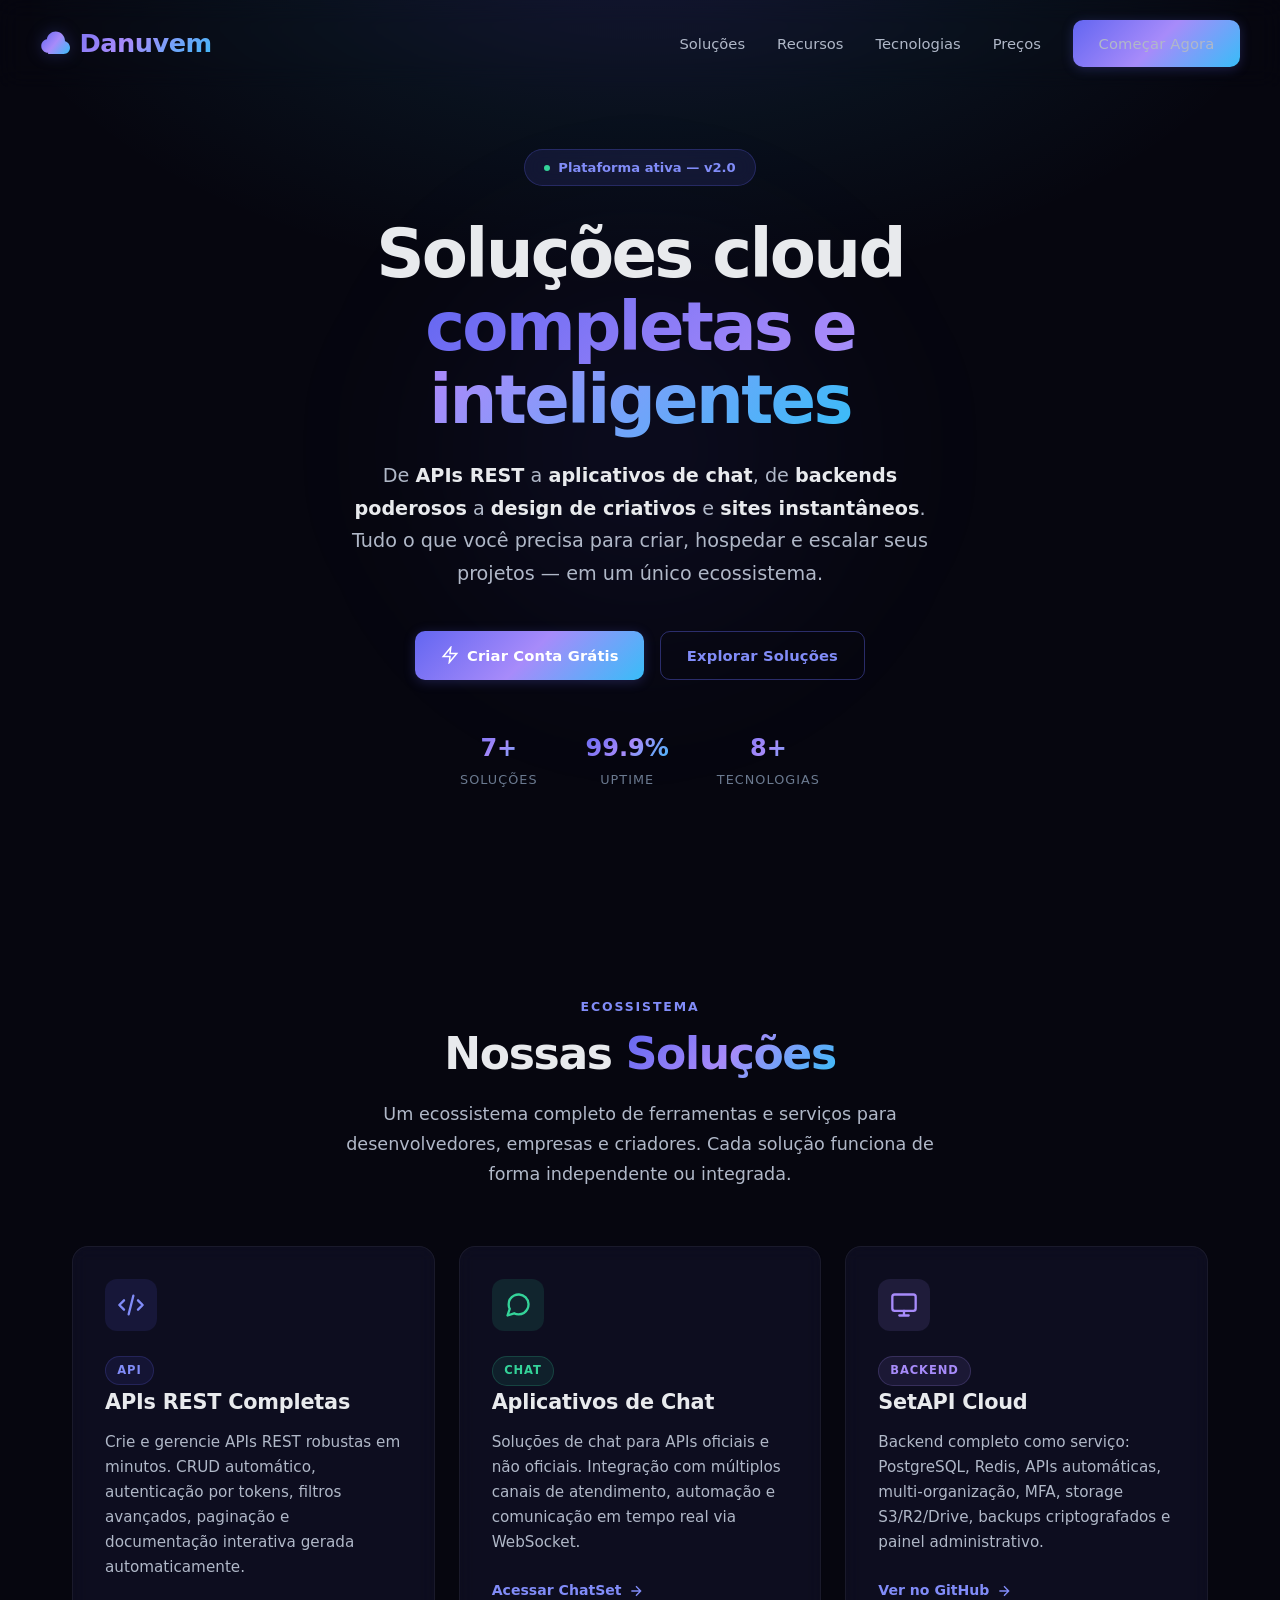
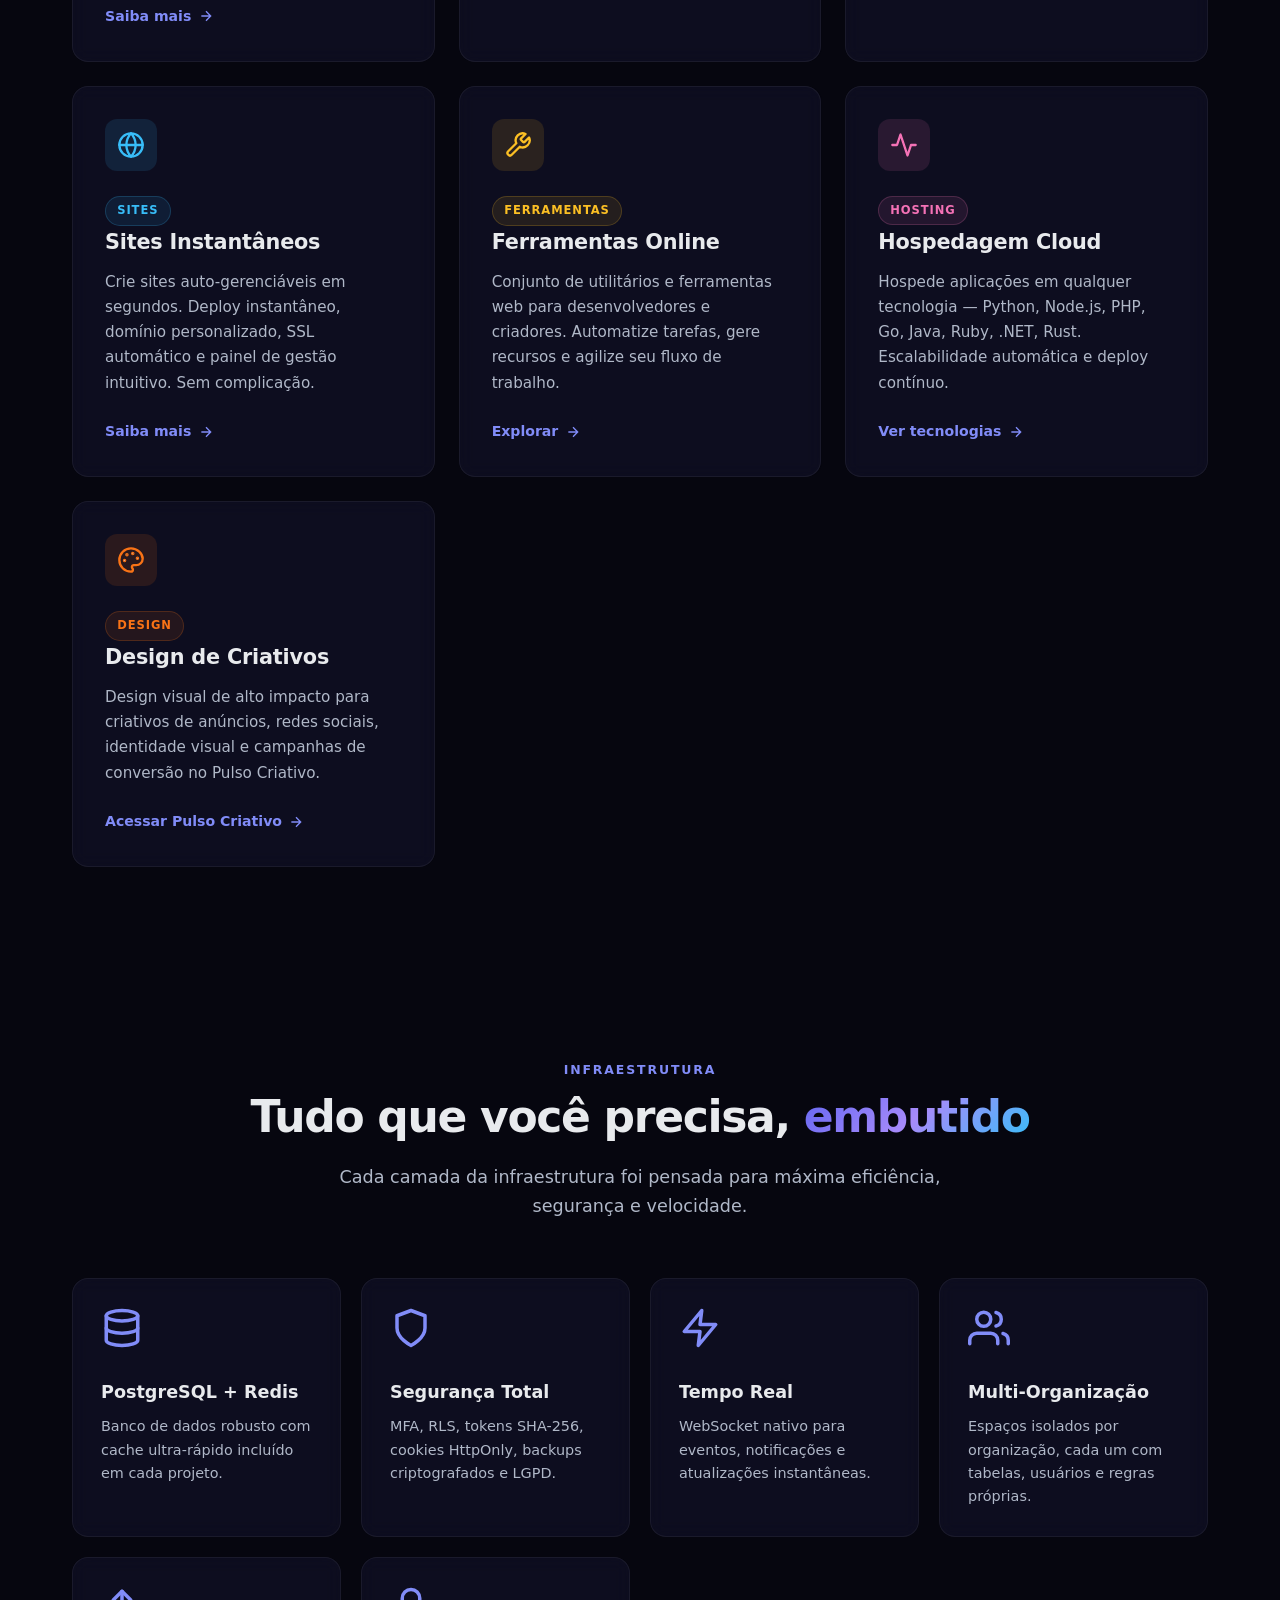
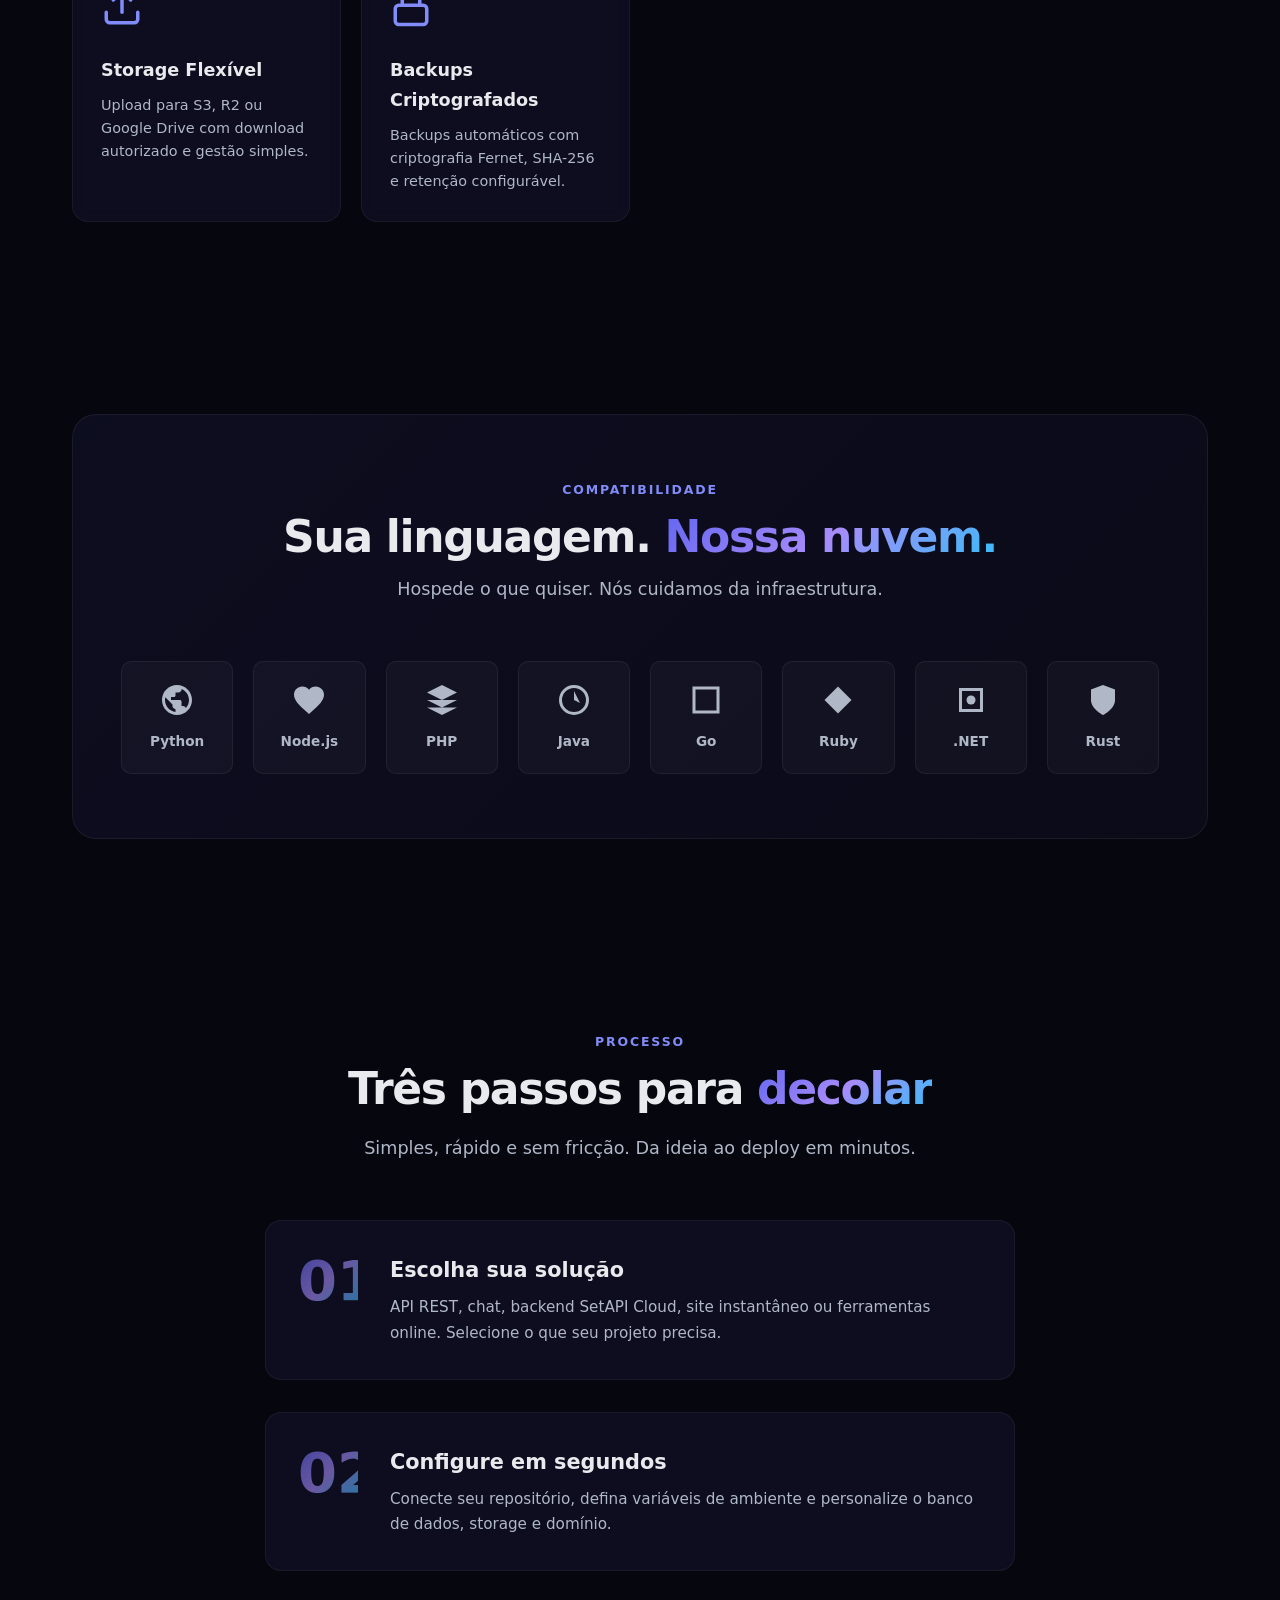
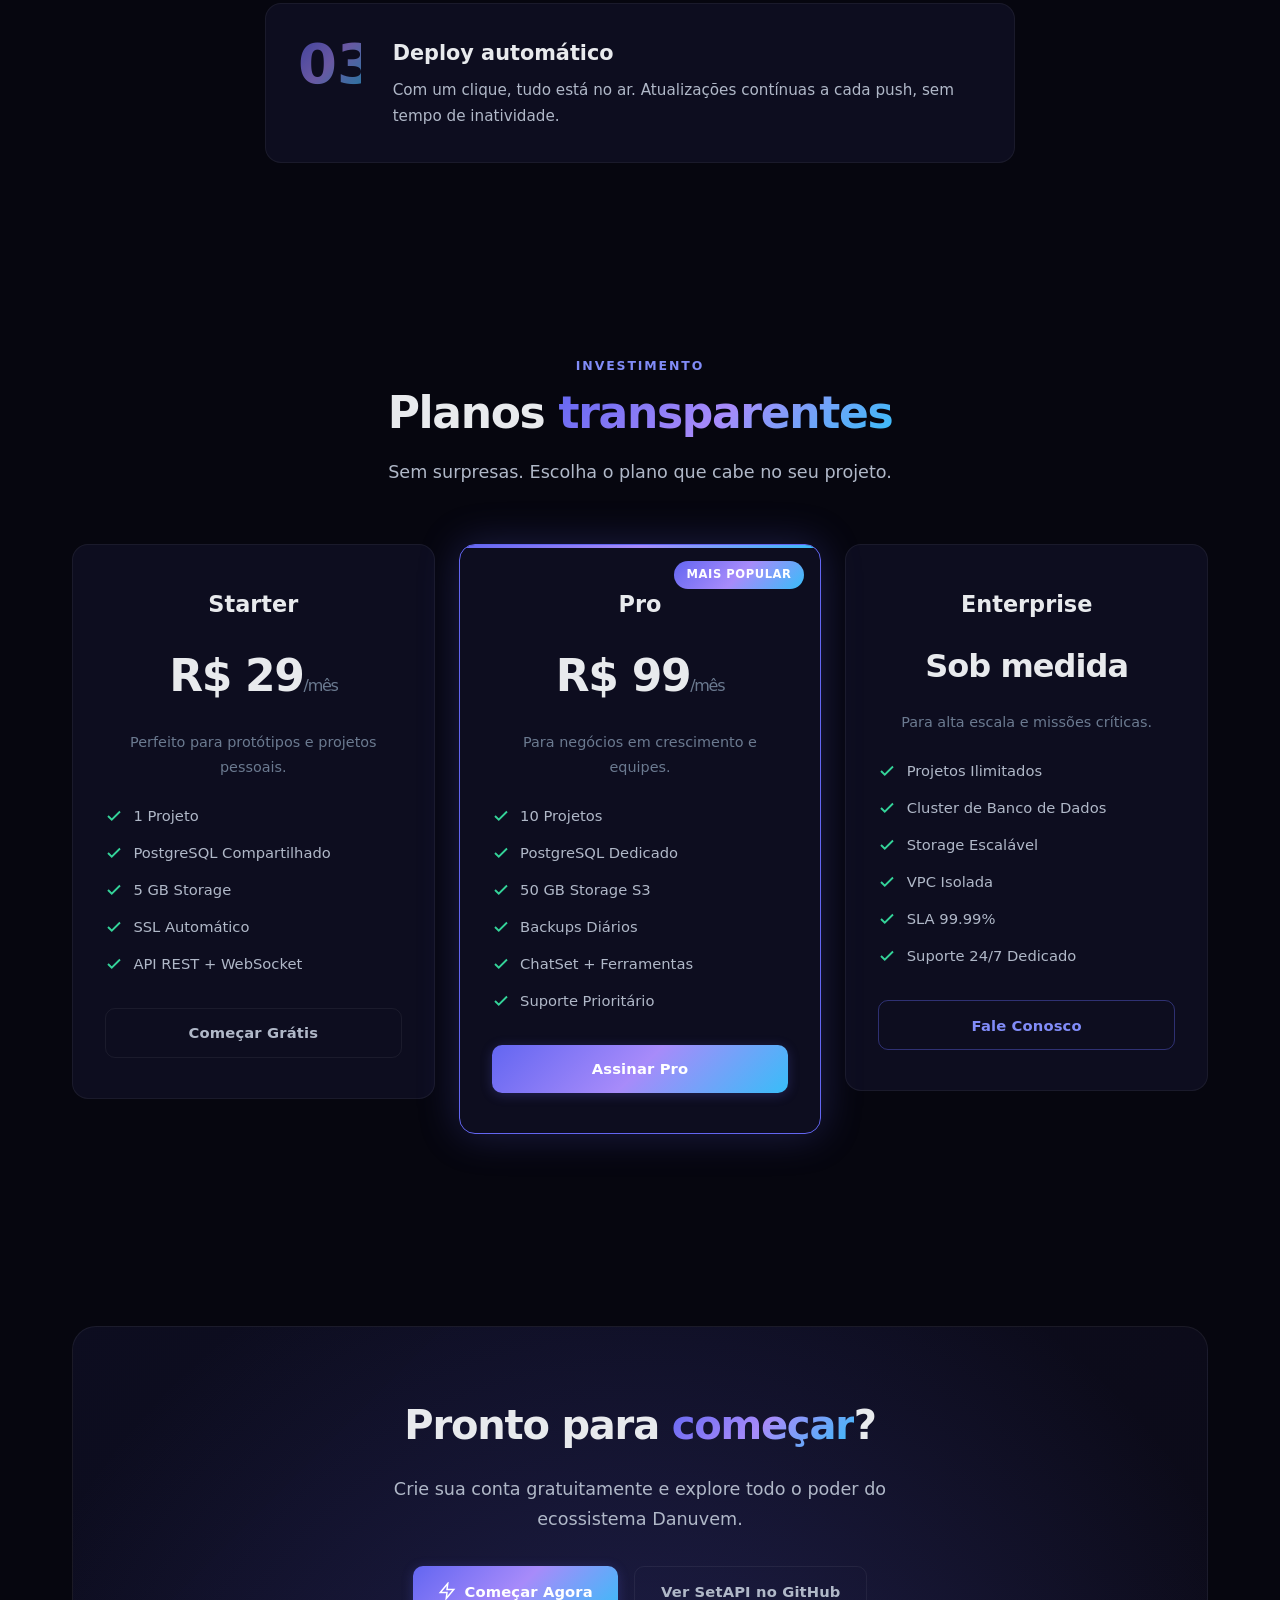
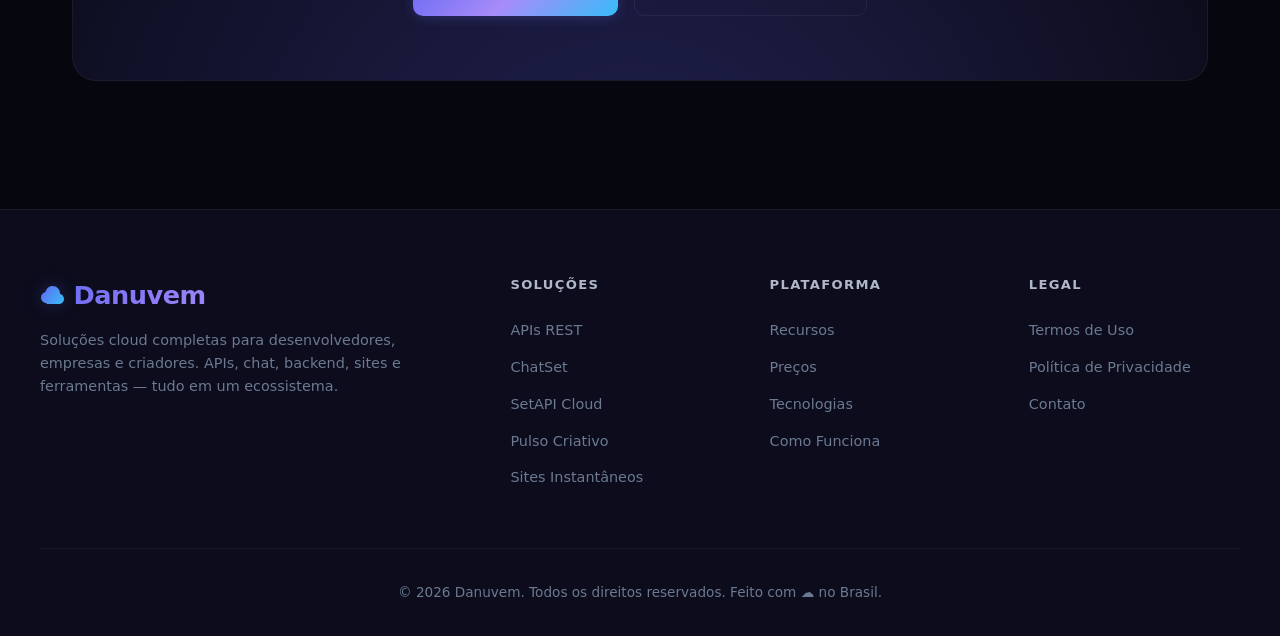
==== commit e24c8e2a: "feat: adiciona servico de Design de Criativos (Pulso Criativo - pulsocriativo.danuv.net)" ====
--- a/index.html
+++ b/index.html
@@ -46,7 +46,7 @@
                 Soluções cloud<br><span>completas e inteligentes</span>
             </h1>
             <p class="hero-subtitle animate-on-scroll">
-                De <strong>APIs REST</strong> a <strong>aplicativos de chat</strong>, de <strong>backends poderosos</strong> a <strong>sites instantâneos</strong>. Tudo o que você precisa para criar, hospedar e escalar seus projetos — em um único ecossistema.
+                De <strong>APIs REST</strong> a <strong>aplicativos de chat</strong>, de <strong>backends poderosos</strong> a <strong>design de criativos</strong> e <strong>sites instantâneos</strong>. Tudo o que você precisa para criar, hospedar e escalar seus projetos — em um único ecossistema.
             </p>
             <div class="hero-cta animate-on-scroll">
                 <a href="#" class="btn btn-primary">
@@ -57,7 +57,7 @@
             </div>
             <div class="hero-stats animate-on-scroll">
                 <div class="hero-stat">
-                    <div class="hero-stat-value">6+</div>
+                    <div class="hero-stat-value">7+</div>
                     <div class="hero-stat-label">Soluções</div>
                 </div>
                 <div class="hero-stat">
@@ -143,6 +143,23 @@
                 <h3>Hospedagem Cloud</h3>
                 <p>Hospede aplicações em qualquer tecnologia — Python, Node.js, PHP, Go, Java, Ruby, .NET, Rust. Escalabilidade automática e deploy contínuo.</p>
                 <a href="#tecnologias" class="solution-link">Ver tecnologias <svg viewBox="0 0 24 24" stroke-width="2"><path d="M5 12h14M12 5l7 7-7 7"/></svg></a>
+            </div>
+
+            <!-- Design de Criativos (Pulso Criativo) -->
+            <div class="solution-card animate-on-scroll">
+                <div class="solution-icon icon-design">
+                    <svg viewBox="0 0 24 24" stroke-width="2" stroke-linecap="round" stroke-linejoin="round">
+                        <circle cx="13.5" cy="6.5" r=".5" fill="currentColor"/>
+                        <circle cx="17.5" cy="10.5" r=".5" fill="currentColor"/>
+                        <circle cx="8.5" cy="7.5" r=".5" fill="currentColor"/>
+                        <circle cx="6.5" cy="12.5" r=".5" fill="currentColor"/>
+                        <path d="M12 2C6.5 2 2 6.5 2 12s4.5 10 10 10c.926 0 1.648-.746 1.648-1.688 0-.437-.18-.835-.437-1.125-.29-.289-.438-.652-.438-1.125a1.64 1.64 0 0 1 1.668-1.668h1.996c3.051 0 5.563-2.512 5.563-5.563C22 6.5 17.5 2 12 2z"/>
+                    </svg>
+                </div>
+                <span class="solution-tag tag-orange">Design</span>
+                <h3>Design de Criativos</h3>
+                <p>Design visual de alto impacto para criativos de anúncios, redes sociais, identidade visual e campanhas de conversão no Pulso Criativo.</p>
+                <a href="https://pulsocriativo.danuv.net/" target="_blank" class="solution-link">Acessar Pulso Criativo <svg viewBox="0 0 24 24" stroke-width="2"><path d="M5 12h14M12 5l7 7-7 7"/></svg></a>
             </div>
         </div>
     </section>
@@ -342,6 +359,7 @@
                     <li><a href="#solucoes">APIs REST</a></li>
                     <li><a href="https://chatset.daset.net" target="_blank">ChatSet</a></li>
                     <li><a href="https://github.com/daset-net/setapi" target="_blank">SetAPI Cloud</a></li>
+                    <li><a href="https://pulsocriativo.danuv.net/" target="_blank">Pulso Criativo</a></li>
                     <li><a href="#solucoes">Sites Instantâneos</a></li>
                 </ul>
             </div>
--- a/css/style.css
+++ b/css/style.css
@@ -392,6 +392,8 @@
 .solution-icon.icon-tools svg { stroke: var(--warning); fill: none; }
 .solution-icon.icon-hosting { background: rgba(244,114,182,0.12); }
 .solution-icon.icon-hosting svg { stroke: #f472b6; fill: none; }
+.solution-icon.icon-design { background: rgba(249,115,22,0.12); }
+.solution-icon.icon-design svg { stroke: #f97316; fill: none; }
 .solution-card h3 {
     font-size: 1.3rem;
     font-weight: 700;
@@ -421,6 +423,7 @@
 .solution-tag.tag-blue { background: rgba(56,189,248,0.1); color: var(--accent-secondary); border-color: rgba(56,189,248,0.2); }
 .solution-tag.tag-yellow { background: rgba(251,191,36,0.1); color: var(--warning); border-color: rgba(251,191,36,0.2); }
 .solution-tag.tag-pink { background: rgba(244,114,182,0.1); color: #f472b6; border-color: rgba(244,114,182,0.2); }
+.solution-tag.tag-orange { background: rgba(249,115,22,0.1); color: #f97316; border-color: rgba(249,115,22,0.2); }
 .solution-link {
     display: inline-flex;
     align-items: center;
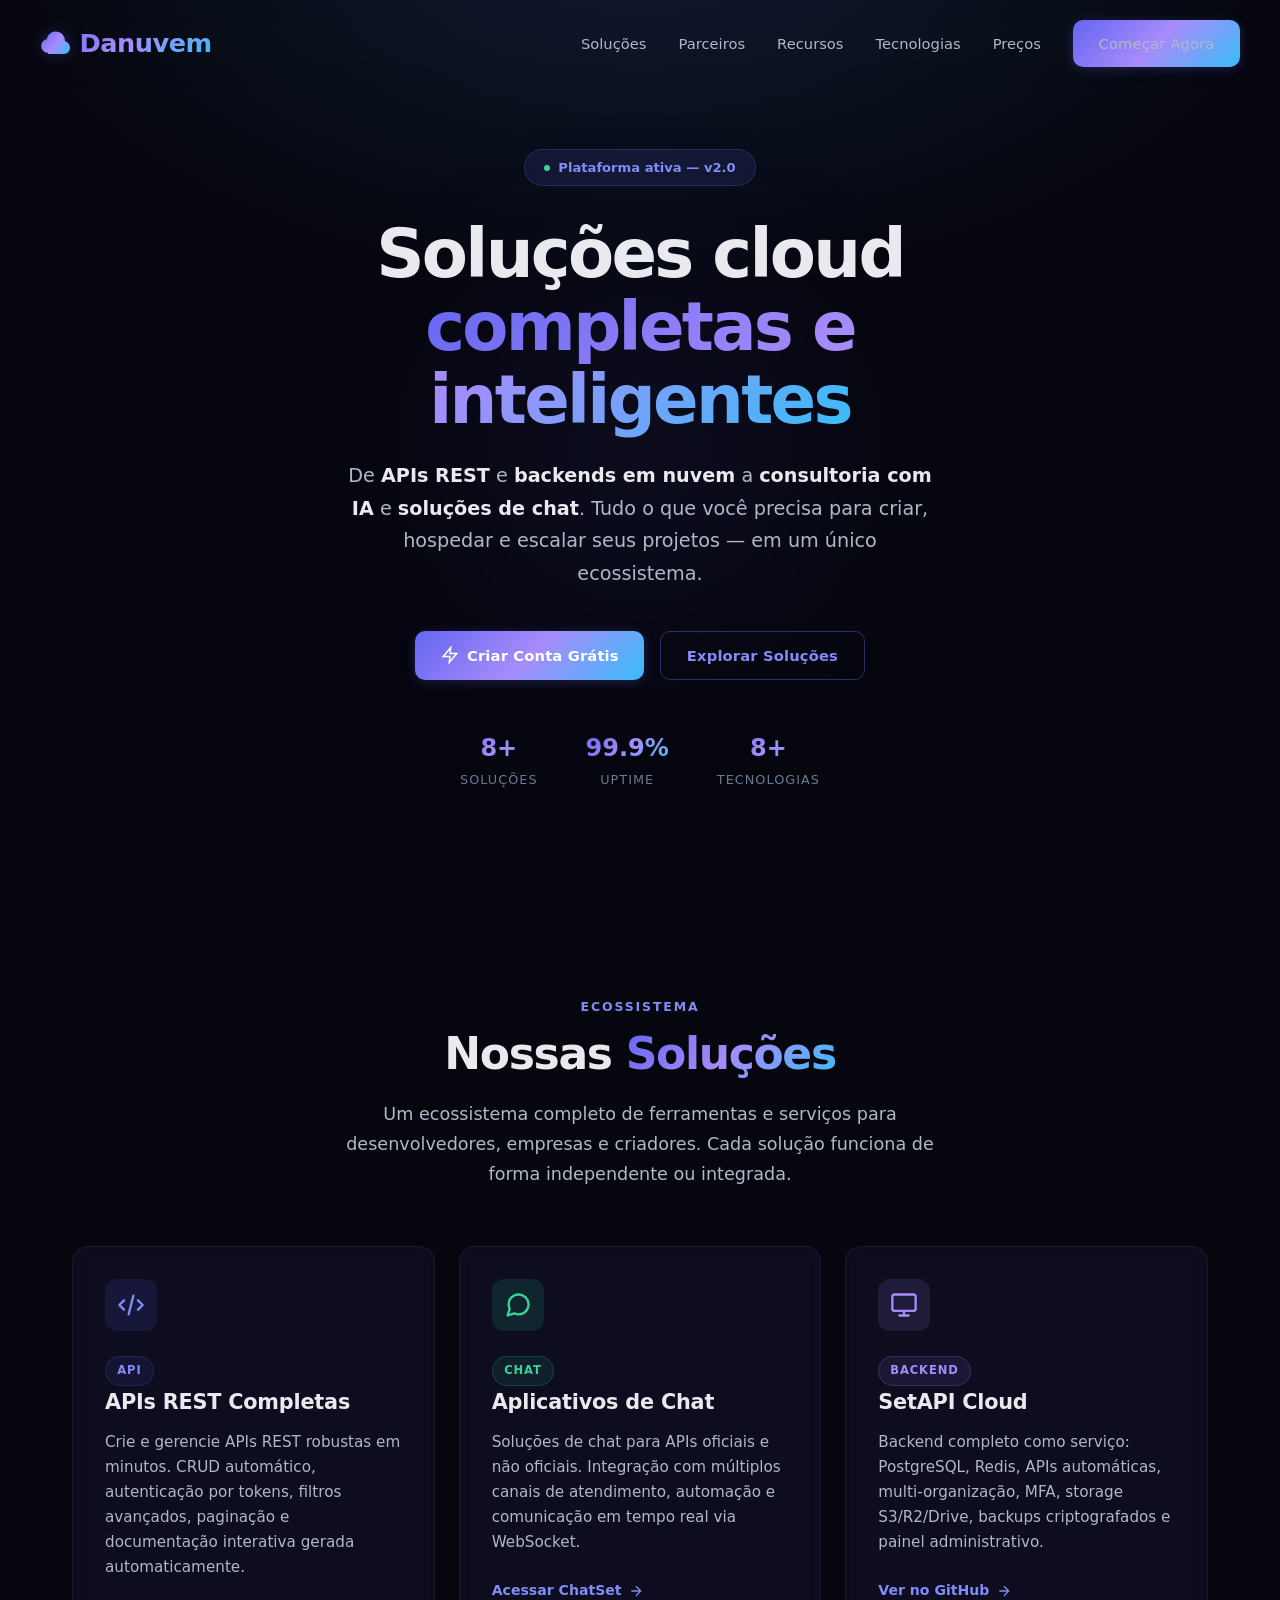
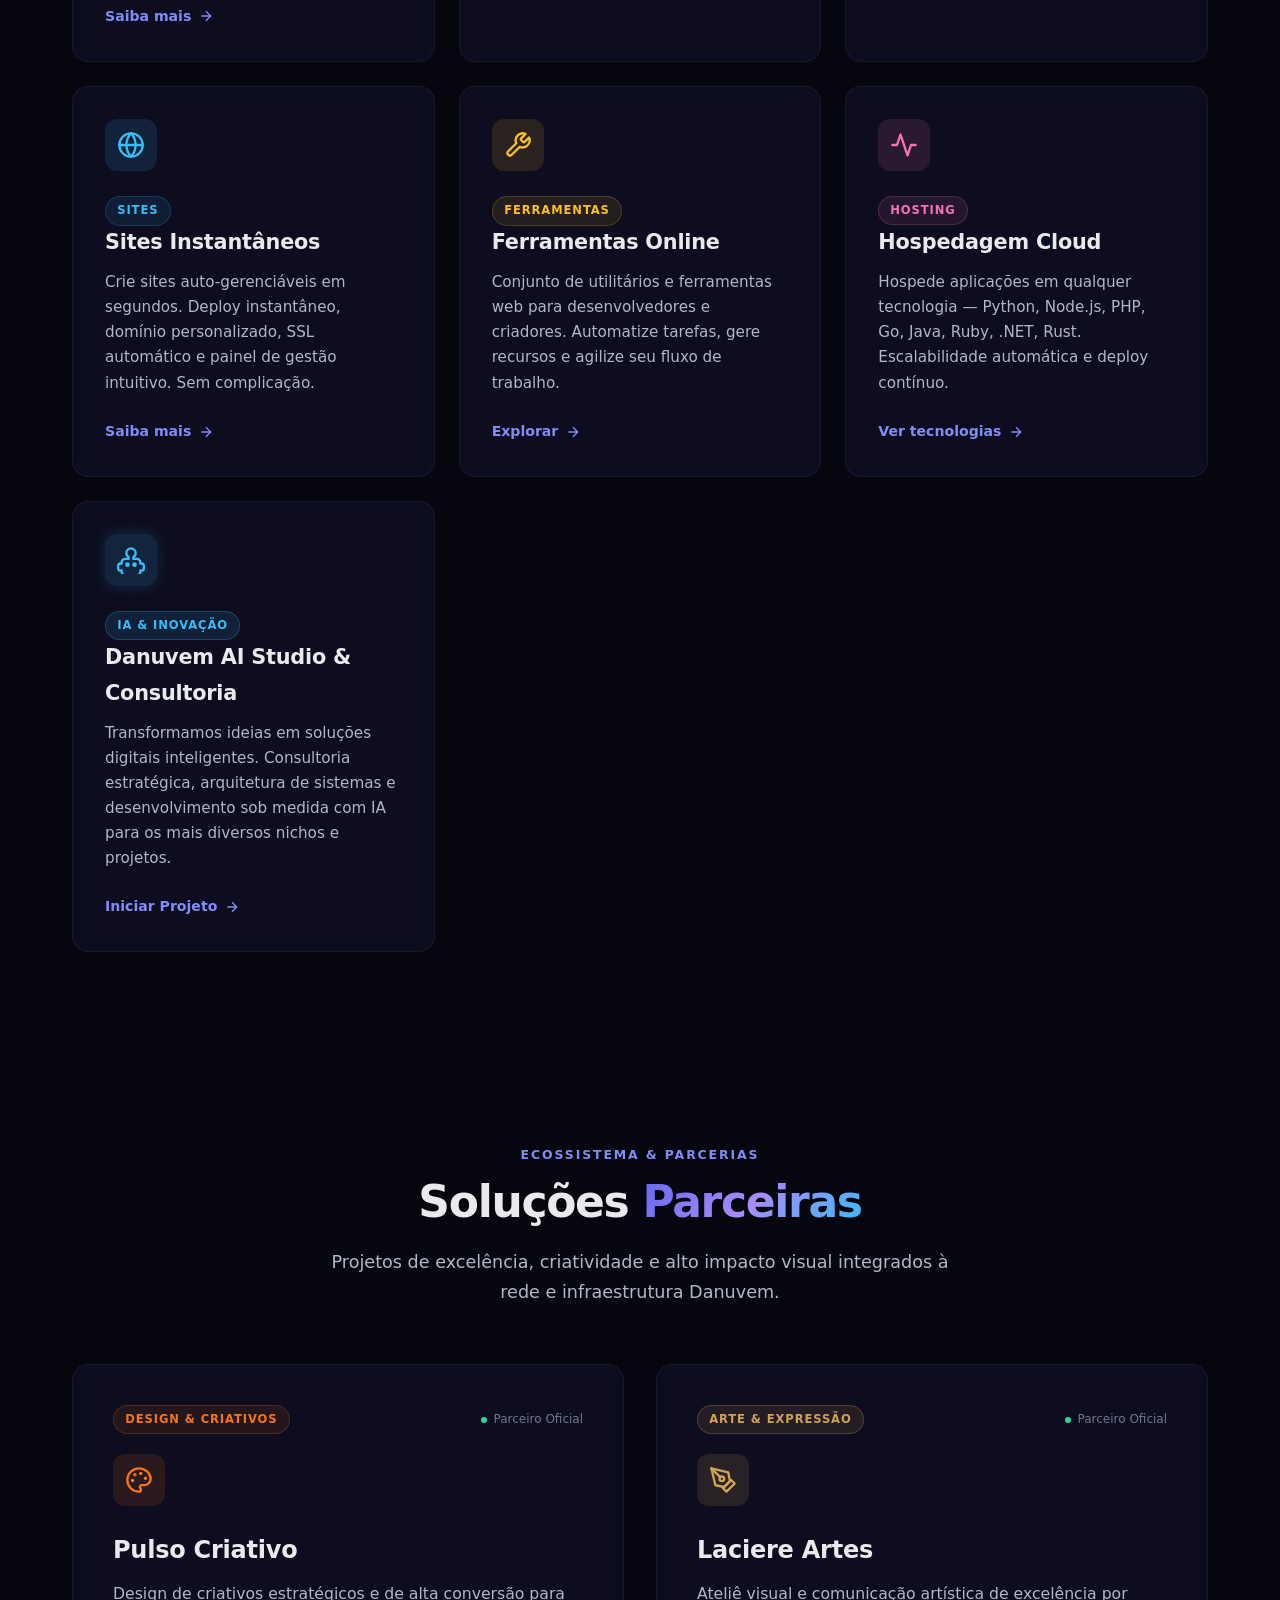
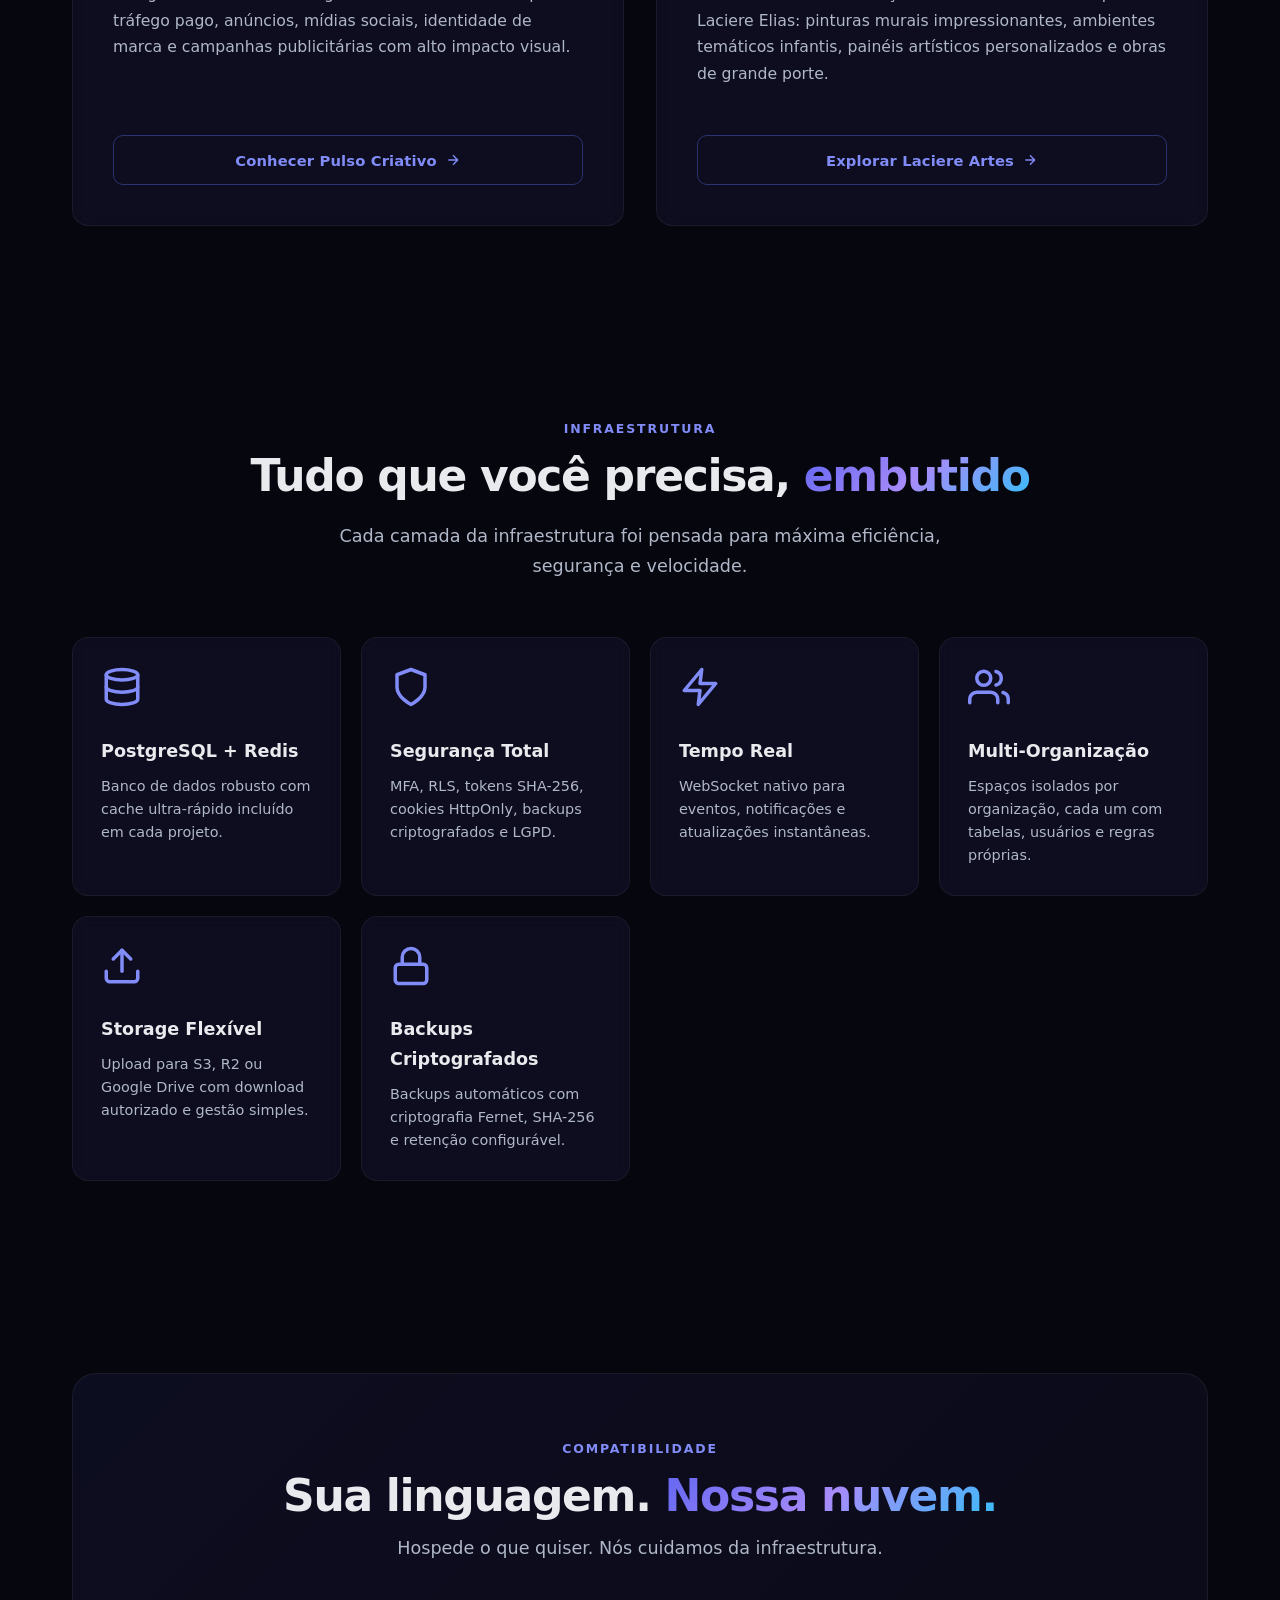
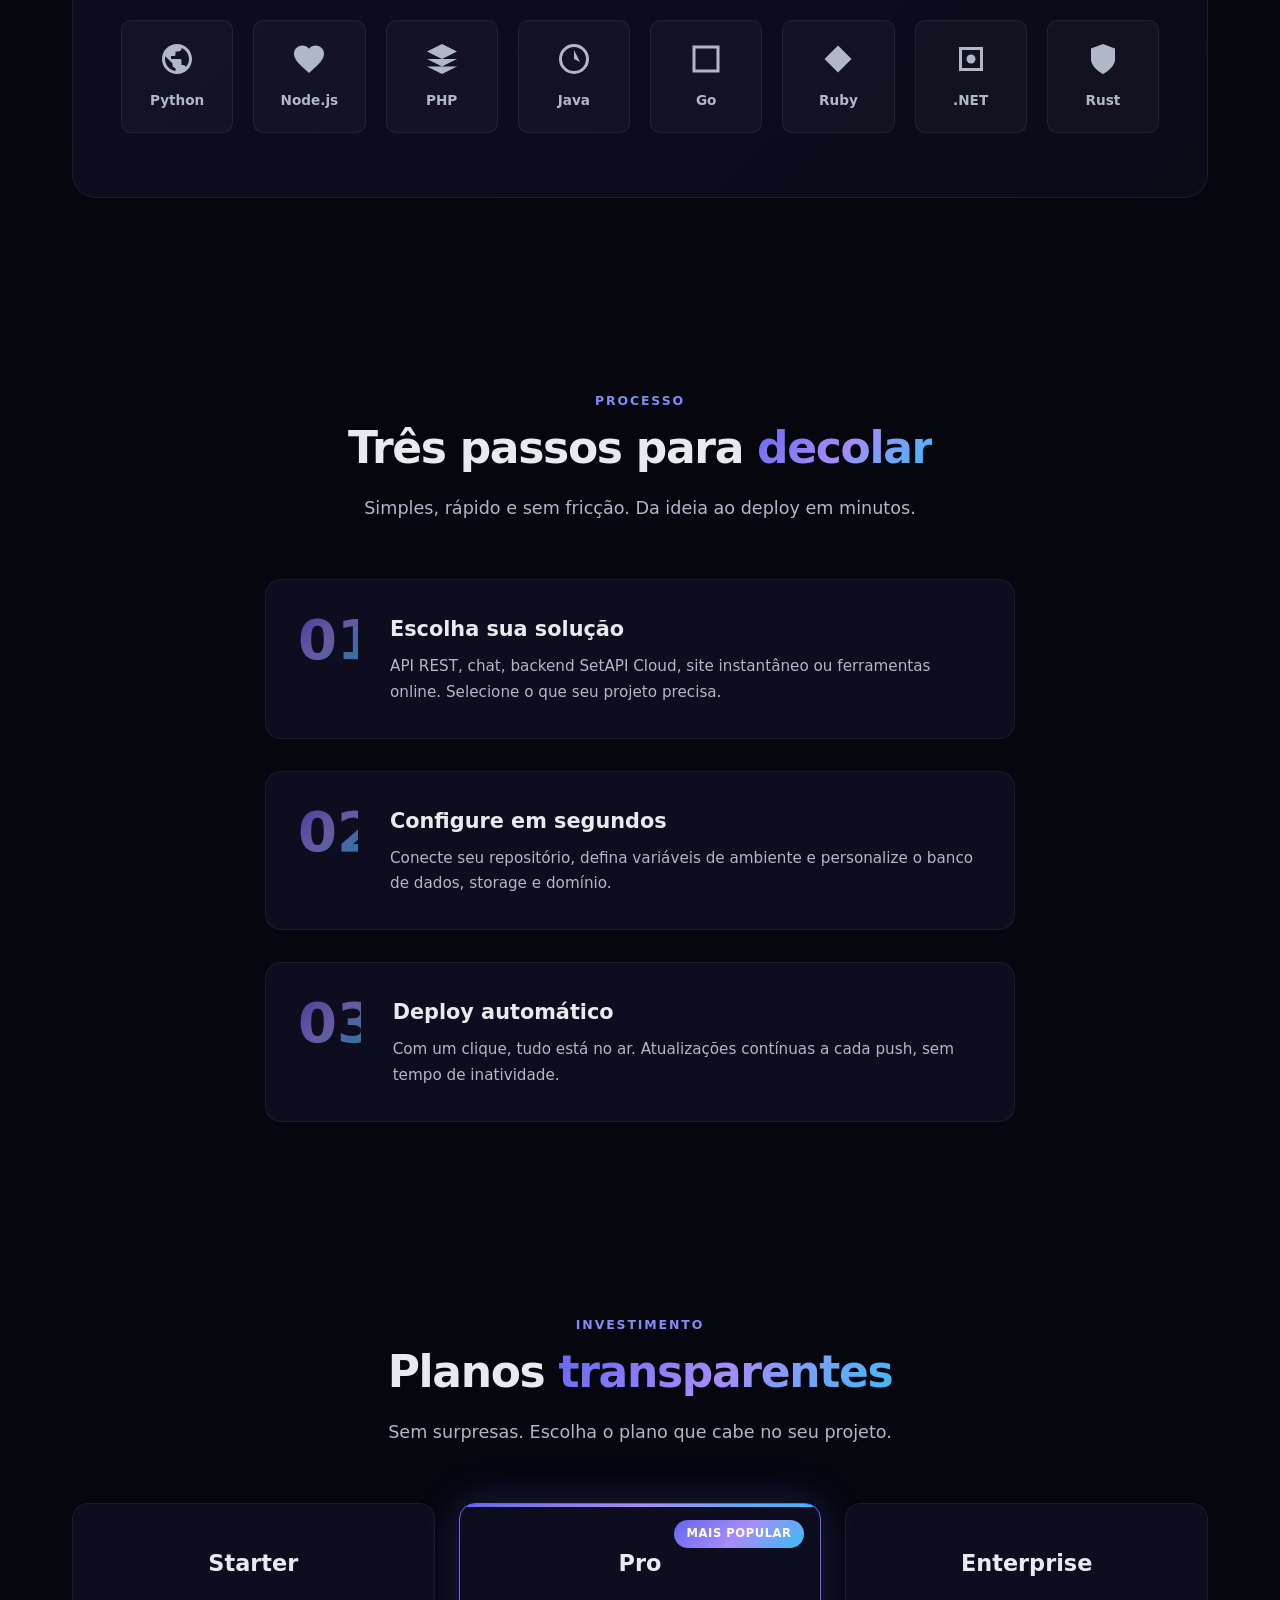
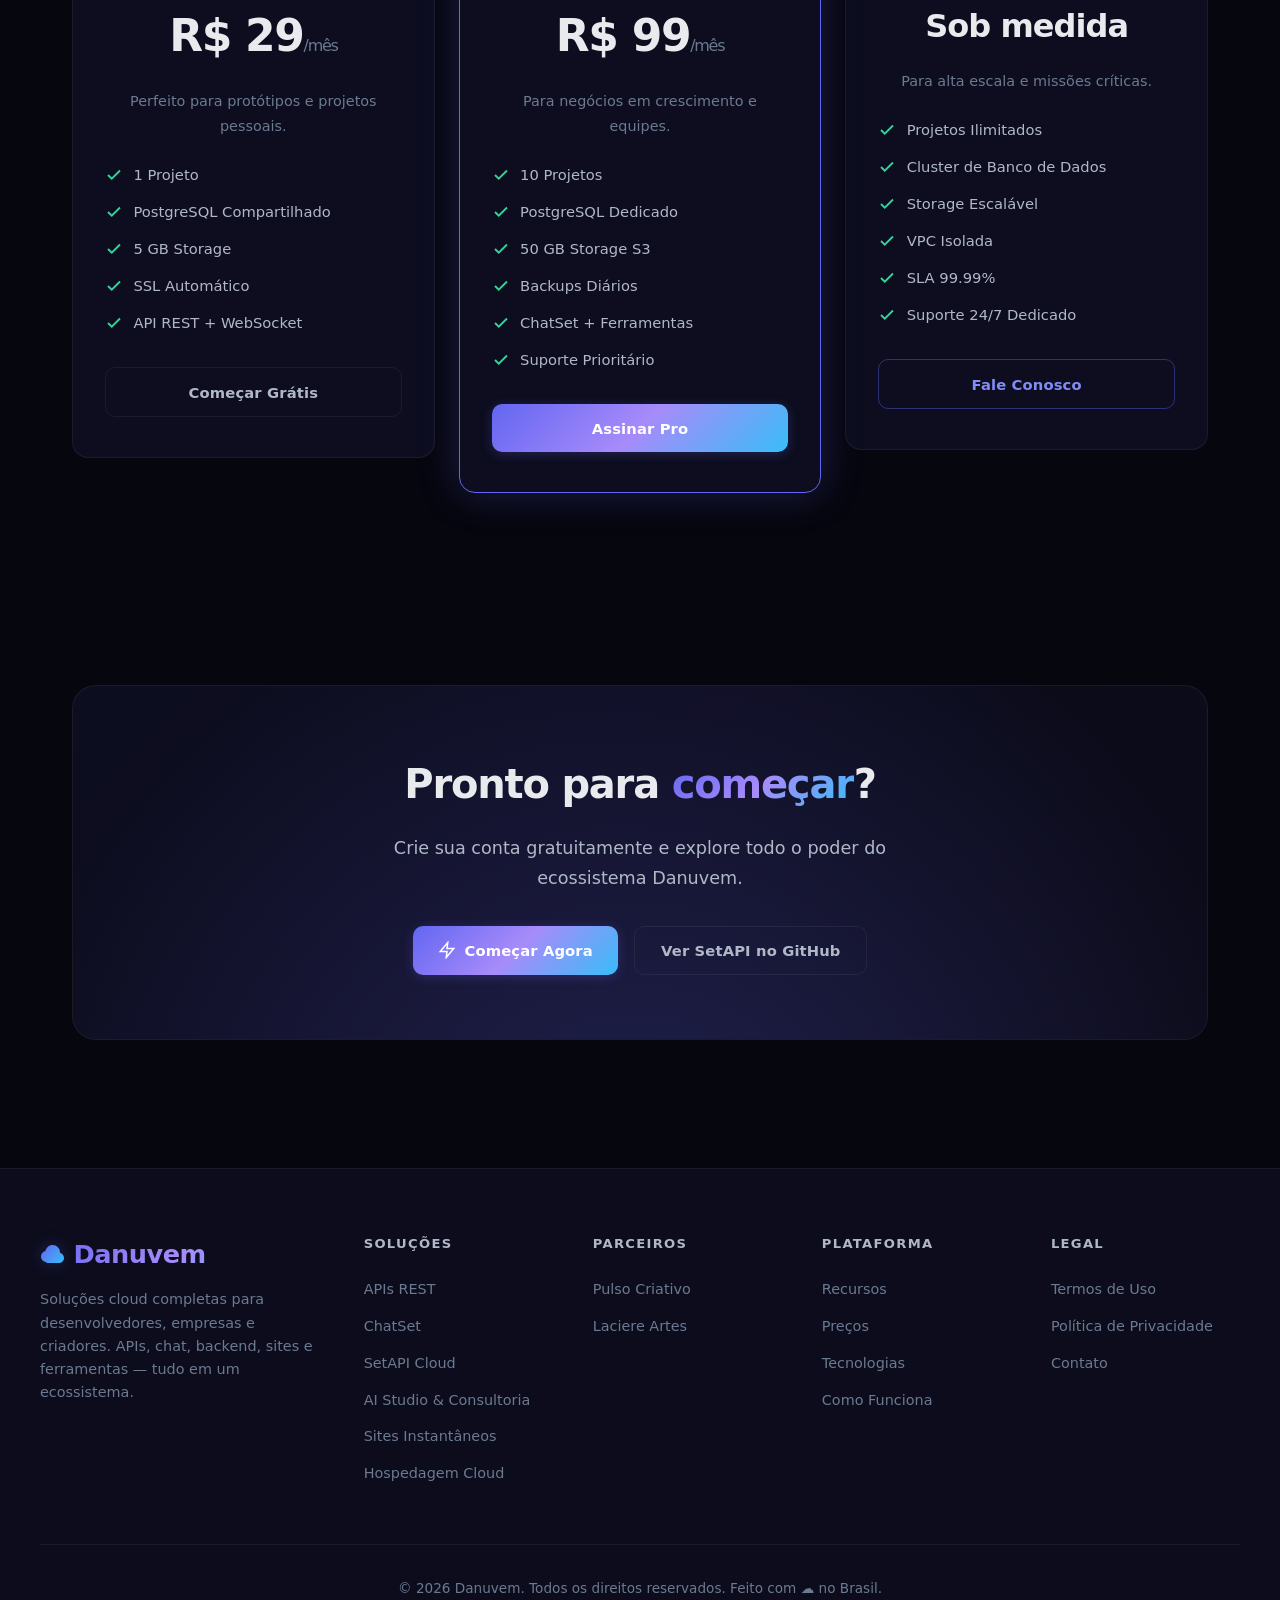
==== commit e9f6d401: "feat: adiciona secao Solucoes Parceiras (Pulso Criativo e Laciere Artes) e servico proprio Danuvem A" ====
--- a/index.html
+++ b/index.html
@@ -24,6 +24,7 @@
             </a>
             <div class="nav-links">
                 <a href="#solucoes">Soluções</a>
+                <a href="#parceiros">Parceiros</a>
                 <a href="#recursos">Recursos</a>
                 <a href="#tecnologias">Tecnologias</a>
                 <a href="#precos">Preços</a>
@@ -46,7 +47,7 @@
                 Soluções cloud<br><span>completas e inteligentes</span>
             </h1>
             <p class="hero-subtitle animate-on-scroll">
-                De <strong>APIs REST</strong> a <strong>aplicativos de chat</strong>, de <strong>backends poderosos</strong> a <strong>design de criativos</strong> e <strong>sites instantâneos</strong>. Tudo o que você precisa para criar, hospedar e escalar seus projetos — em um único ecossistema.
+                De <strong>APIs REST</strong> e <strong>backends em nuvem</strong> a <strong>consultoria com IA</strong> e <strong>soluções de chat</strong>. Tudo o que você precisa para criar, hospedar e escalar seus projetos — em um único ecossistema.
             </p>
             <div class="hero-cta animate-on-scroll">
                 <a href="#" class="btn btn-primary">
@@ -57,7 +58,7 @@
             </div>
             <div class="hero-stats animate-on-scroll">
                 <div class="hero-stat">
-                    <div class="hero-stat-value">7+</div>
+                    <div class="hero-stat-value">8+</div>
                     <div class="hero-stat-label">Soluções</div>
                 </div>
                 <div class="hero-stat">
@@ -145,21 +146,77 @@
                 <a href="#tecnologias" class="solution-link">Ver tecnologias <svg viewBox="0 0 24 24" stroke-width="2"><path d="M5 12h14M12 5l7 7-7 7"/></svg></a>
             </div>
 
-            <!-- Design de Criativos (Pulso Criativo) -->
-            <div class="solution-card animate-on-scroll">
-                <div class="solution-icon icon-design">
+            <!-- Danuvem AI Studio & Consultoria Digital -->
+            <div class="solution-card animate-on-scroll">
+                <div class="solution-icon icon-ai">
                     <svg viewBox="0 0 24 24" stroke-width="2" stroke-linecap="round" stroke-linejoin="round">
-                        <circle cx="13.5" cy="6.5" r=".5" fill="currentColor"/>
-                        <circle cx="17.5" cy="10.5" r=".5" fill="currentColor"/>
-                        <circle cx="8.5" cy="7.5" r=".5" fill="currentColor"/>
-                        <circle cx="6.5" cy="12.5" r=".5" fill="currentColor"/>
-                        <path d="M12 2C6.5 2 2 6.5 2 12s4.5 10 10 10c.926 0 1.648-.746 1.648-1.688 0-.437-.18-.835-.437-1.125-.29-.289-.438-.652-.438-1.125a1.64 1.64 0 0 1 1.668-1.668h1.996c3.051 0 5.563-2.512 5.563-5.563C22 6.5 17.5 2 12 2z"/>
+                        <path d="M12 2a4 4 0 0 1 4 4c0 1.5-.8 2.8-2 3.5V11h3a3 3 0 0 1 3 3v1h1a2 2 0 0 1 2 2v2a2 2 0 0 1-2 2h-1v1a3 3 0 0 1-3 3H7a3 3 0 0 1-3-3v-1H3a2 2 0 0 1-2-2v-2a2 2 0 0 1 2-2h1v-1a3 3 0 0 1 3-3h3V9.5C8.8 8.8 8 7.5 8 6a4 4 0 0 1 4-4z"/>
+                        <circle cx="9" cy="16" r="1"/>
+                        <circle cx="15" cy="16" r="1"/>
                     </svg>
                 </div>
-                <span class="solution-tag tag-orange">Design</span>
-                <h3>Design de Criativos</h3>
-                <p>Design visual de alto impacto para criativos de anúncios, redes sociais, identidade visual e campanhas de conversão no Pulso Criativo.</p>
-                <a href="https://pulsocriativo.danuv.net/" target="_blank" class="solution-link">Acessar Pulso Criativo <svg viewBox="0 0 24 24" stroke-width="2"><path d="M5 12h14M12 5l7 7-7 7"/></svg></a>
+                <span class="solution-tag tag-ai">IA & Inovação</span>
+                <h3>Danuvem AI Studio & Consultoria</h3>
+                <p>Transformamos ideias em soluções digitais inteligentes. Consultoria estratégica, arquitetura de sistemas e desenvolvimento sob medida com IA para os mais diversos nichos e projetos.</p>
+                <a href="mailto:contato@danuvem.com?subject=Consultoria%20e%20Projeto%20com%20IA%20-%20Danuvem" class="solution-link">Iniciar Projeto <svg viewBox="0 0 24 24" stroke-width="2"><path d="M5 12h14M12 5l7 7-7 7"/></svg></a>
+            </div>
+        </div>
+    </section>
+
+    <!-- Soluções Parceiras -->
+    <section id="parceiros">
+        <span class="section-label animate-on-scroll">Ecossistema & Parcerias</span>
+        <h2 class="section-title animate-on-scroll">Soluções <span>Parceiras</span></h2>
+        <p class="section-desc animate-on-scroll">Projetos de excelência, criatividade e alto impacto visual integrados à rede e infraestrutura Danuvem.</p>
+
+        <div class="partners-grid">
+            <!-- Pulso Criativo -->
+            <div class="partner-card animate-on-scroll">
+                <div class="partner-top">
+                    <div class="partner-badge-row">
+                        <span class="solution-tag tag-orange">Design & Criativos</span>
+                        <span class="partner-status"><span class="partner-status-dot"></span> Parceiro Oficial</span>
+                    </div>
+                    <div class="solution-icon icon-design">
+                        <svg viewBox="0 0 24 24" stroke-width="2" stroke-linecap="round" stroke-linejoin="round">
+                            <circle cx="13.5" cy="6.5" r=".5" fill="currentColor"/>
+                            <circle cx="17.5" cy="10.5" r=".5" fill="currentColor"/>
+                            <circle cx="8.5" cy="7.5" r=".5" fill="currentColor"/>
+                            <circle cx="6.5" cy="12.5" r=".5" fill="currentColor"/>
+                            <path d="M12 2C6.5 2 2 6.5 2 12s4.5 10 10 10c.926 0 1.648-.746 1.648-1.688 0-.437-.18-.835-.437-1.125-.29-.289-.438-.652-.438-1.125a1.64 1.64 0 0 1 1.668-1.668h1.996c3.051 0 5.563-2.512 5.563-5.563C22 6.5 17.5 2 12 2z"/>
+                        </svg>
+                    </div>
+                    <h3>Pulso Criativo</h3>
+                    <p>Design de criativos estratégicos e de alta conversão para tráfego pago, anúncios, mídias sociais, identidade de marca e campanhas publicitárias com alto impacto visual.</p>
+                </div>
+                <a href="https://pulsocriativo.danuv.net/" target="_blank" class="btn btn-outline" style="justify-content: center;">
+                    Conhecer Pulso Criativo
+                    <svg width="16" height="16" viewBox="0 0 24 24" fill="none" stroke="currentColor" stroke-width="2"><path d="M5 12h14M12 5l7 7-7 7"/></svg>
+                </a>
+            </div>
+
+            <!-- Laciere Artes -->
+            <div class="partner-card animate-on-scroll">
+                <div class="partner-top">
+                    <div class="partner-badge-row">
+                        <span class="solution-tag tag-gold">Arte & Expressão</span>
+                        <span class="partner-status"><span class="partner-status-dot"></span> Parceiro Oficial</span>
+                    </div>
+                    <div class="solution-icon icon-art">
+                        <svg viewBox="0 0 24 24" stroke-width="2" stroke-linecap="round" stroke-linejoin="round">
+                            <path d="M12 19l7-7 3 3-7 7-3-3z"/>
+                            <path d="M18 13l-1.5-7.5L2 2l3.5 14.5L13 18l5-5z"/>
+                            <path d="M2 2l7.586 7.586"/>
+                            <circle cx="11" cy="11" r="2"/>
+                        </svg>
+                    </div>
+                    <h3>Laciere Artes</h3>
+                    <p>Ateliê visual e comunicação artística de excelência por Laciere Elias: pinturas murais impressionantes, ambientes temáticos infantis, painéis artísticos personalizados e obras de grande porte.</p>
+                </div>
+                <a href="https://laciereartes.danuv.net/" target="_blank" class="btn btn-outline" style="justify-content: center;">
+                    Explorar Laciere Artes
+                    <svg width="16" height="16" viewBox="0 0 24 24" fill="none" stroke="currentColor" stroke-width="2"><path d="M5 12h14M12 5l7 7-7 7"/></svg>
+                </a>
             </div>
         </div>
     </section>
@@ -359,8 +416,16 @@
                     <li><a href="#solucoes">APIs REST</a></li>
                     <li><a href="https://chatset.daset.net" target="_blank">ChatSet</a></li>
                     <li><a href="https://github.com/daset-net/setapi" target="_blank">SetAPI Cloud</a></li>
+                    <li><a href="#solucoes">AI Studio & Consultoria</a></li>
+                    <li><a href="#solucoes">Sites Instantâneos</a></li>
+                    <li><a href="#solucoes">Hospedagem Cloud</a></li>
+                </ul>
+            </div>
+            <div class="footer-col">
+                <h4>Parceiros</h4>
+                <ul class="footer-links">
                     <li><a href="https://pulsocriativo.danuv.net/" target="_blank">Pulso Criativo</a></li>
-                    <li><a href="#solucoes">Sites Instantâneos</a></li>
+                    <li><a href="https://laciereartes.danuv.net/" target="_blank">Laciere Artes</a></li>
                 </ul>
             </div>
             <div class="footer-col">
--- a/css/style.css
+++ b/css/style.css
@@ -394,6 +394,10 @@
 .solution-icon.icon-hosting svg { stroke: #f472b6; fill: none; }
 .solution-icon.icon-design { background: rgba(249,115,22,0.12); }
 .solution-icon.icon-design svg { stroke: #f97316; fill: none; }
+.solution-icon.icon-ai { background: rgba(56,189,248,0.14); box-shadow: 0 0 15px rgba(56,189,248,0.18); }
+.solution-icon.icon-ai svg { stroke: #38bdf8; fill: none; }
+.solution-icon.icon-art { background: rgba(208,162,82,0.14); }
+.solution-icon.icon-art svg { stroke: #d0a252; fill: none; }
 .solution-card h3 {
     font-size: 1.3rem;
     font-weight: 700;
@@ -424,6 +428,79 @@
 .solution-tag.tag-yellow { background: rgba(251,191,36,0.1); color: var(--warning); border-color: rgba(251,191,36,0.2); }
 .solution-tag.tag-pink { background: rgba(244,114,182,0.1); color: #f472b6; border-color: rgba(244,114,182,0.2); }
 .solution-tag.tag-orange { background: rgba(249,115,22,0.1); color: #f97316; border-color: rgba(249,115,22,0.2); }
+.solution-tag.tag-ai { background: rgba(56,189,248,0.12); color: #38bdf8; border-color: rgba(56,189,248,0.25); }
+.solution-tag.tag-gold { background: rgba(208,162,82,0.12); color: #d0a252; border-color: rgba(208,162,82,0.25); }
+
+/* ─── PARTNERS ─── */
+.partners-grid {
+    display: grid;
+    grid-template-columns: repeat(auto-fit, minmax(360px, 1fr));
+    gap: 2rem;
+}
+.partner-card {
+    background: var(--bg-card);
+    border: 1px solid var(--border);
+    border-radius: var(--radius);
+    padding: 2.5rem;
+    position: relative;
+    overflow: hidden;
+    transition: all var(--transition);
+    backdrop-filter: blur(8px);
+    display: flex;
+    flex-direction: column;
+    justify-content: space-between;
+}
+.partner-card::before {
+    content: '';
+    position: absolute;
+    top: 0;
+    left: 0;
+    right: 0;
+    height: 3px;
+    background: var(--gradient-primary);
+    opacity: 0;
+    transition: opacity var(--transition);
+}
+.partner-card:hover {
+    transform: translateY(-4px);
+    border-color: var(--border-hover);
+    box-shadow: var(--shadow-glow);
+}
+.partner-card:hover::before { opacity: 1; }
+.partner-top {
+    margin-bottom: 1.5rem;
+}
+.partner-badge-row {
+    display: flex;
+    justify-content: space-between;
+    align-items: center;
+    margin-bottom: 1.25rem;
+}
+.partner-status {
+    font-size: 0.75rem;
+    color: var(--text-muted);
+    display: inline-flex;
+    align-items: center;
+    gap: 0.4rem;
+}
+.partner-status-dot {
+    width: 6px;
+    height: 6px;
+    border-radius: 50%;
+    background: var(--success);
+}
+.partner-card h3 {
+    font-size: 1.5rem;
+    font-weight: 700;
+    margin-bottom: 0.6rem;
+    letter-spacing: -0.01em;
+}
+.partner-card p {
+    color: var(--text-secondary);
+    font-size: 0.98rem;
+    line-height: 1.7;
+    margin-bottom: 1.5rem;
+}
 .solution-link {
     display: inline-flex;
     align-items: center;
@@ -708,8 +785,8 @@
 }
 .footer-grid {
     display: grid;
-    grid-template-columns: 2fr 1fr 1fr 1fr;
-    gap: 3rem;
+    grid-template-columns: 1.5fr repeat(4, 1fr);
+    gap: 2.5rem;
     max-width: 1200px;
     margin: 0 auto 3rem;
 }
@@ -759,6 +836,7 @@
 /* ─── RESPONSIVE ─── */
 @media (max-width: 900px) {
     .footer-grid { grid-template-columns: 1fr 1fr; }
+    .partners-grid { grid-template-columns: 1fr; }
 }
 @media (max-width: 768px) {
     .nav-links {
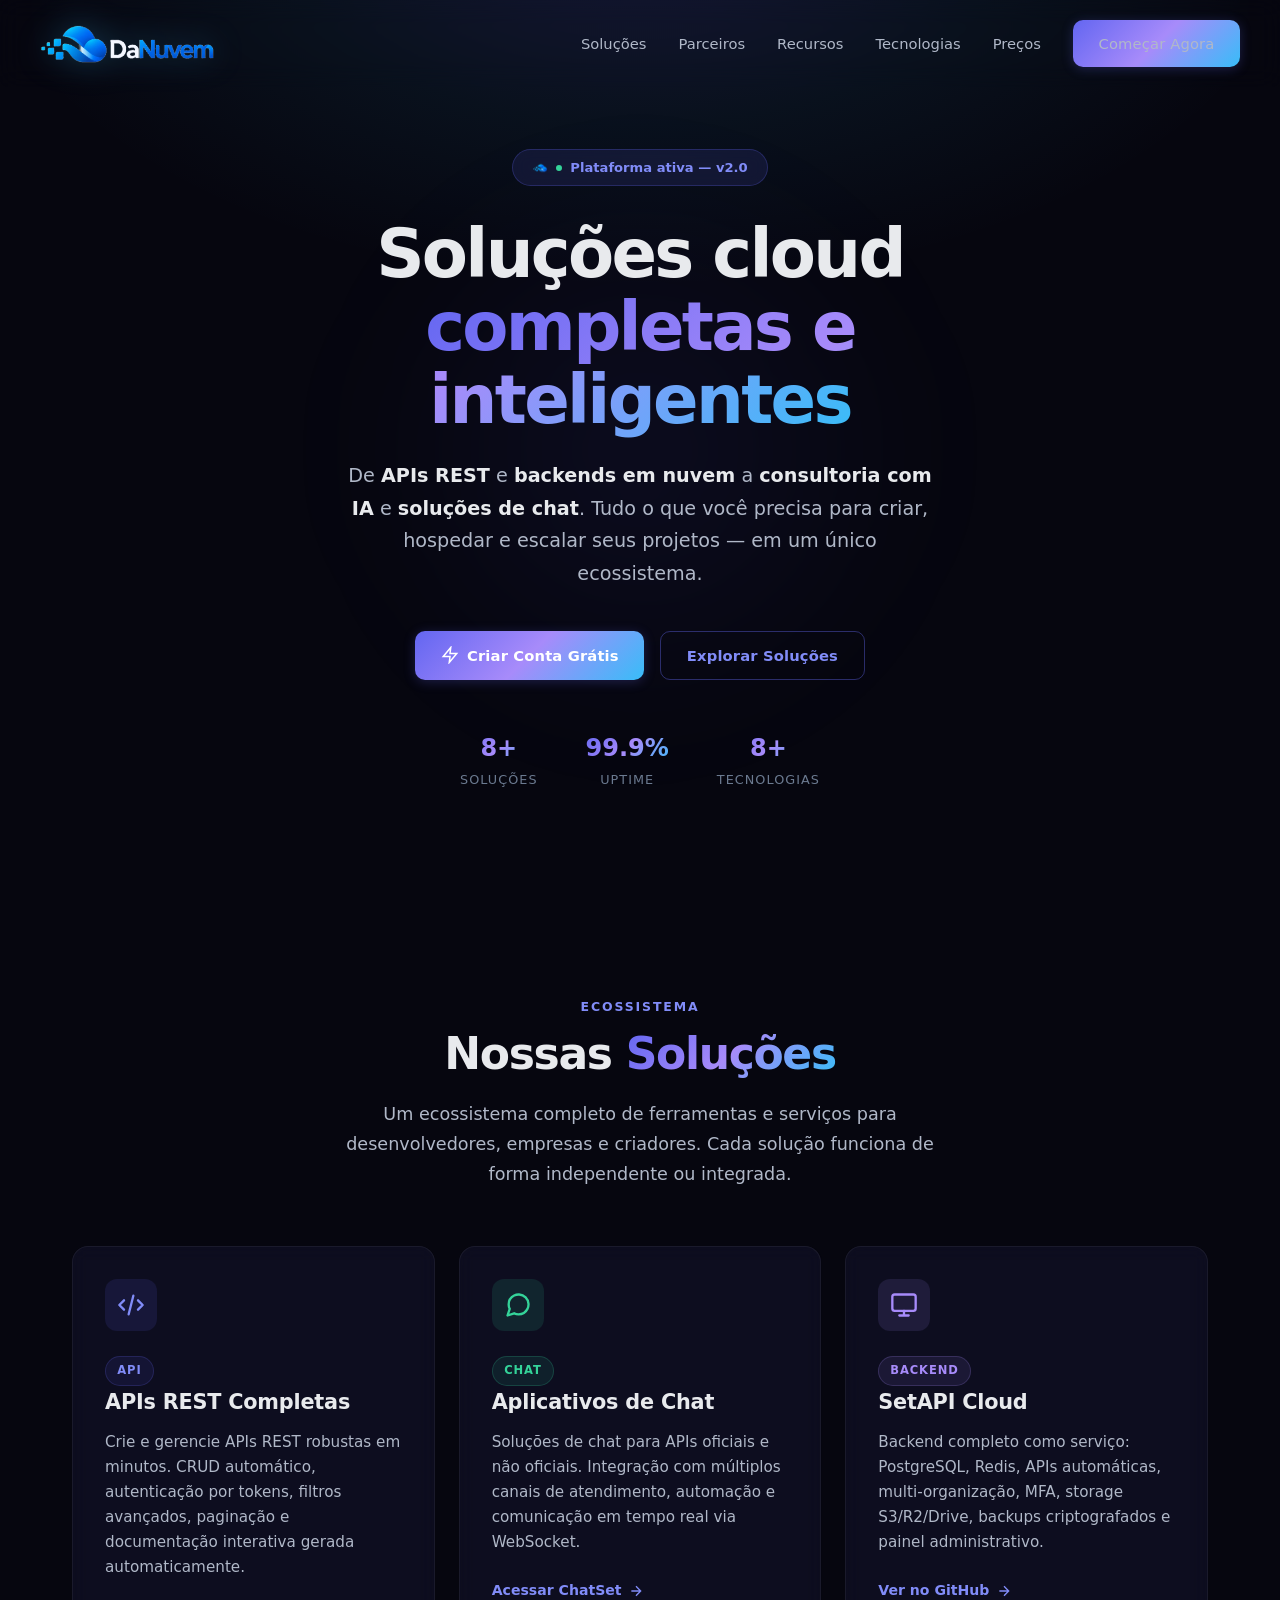
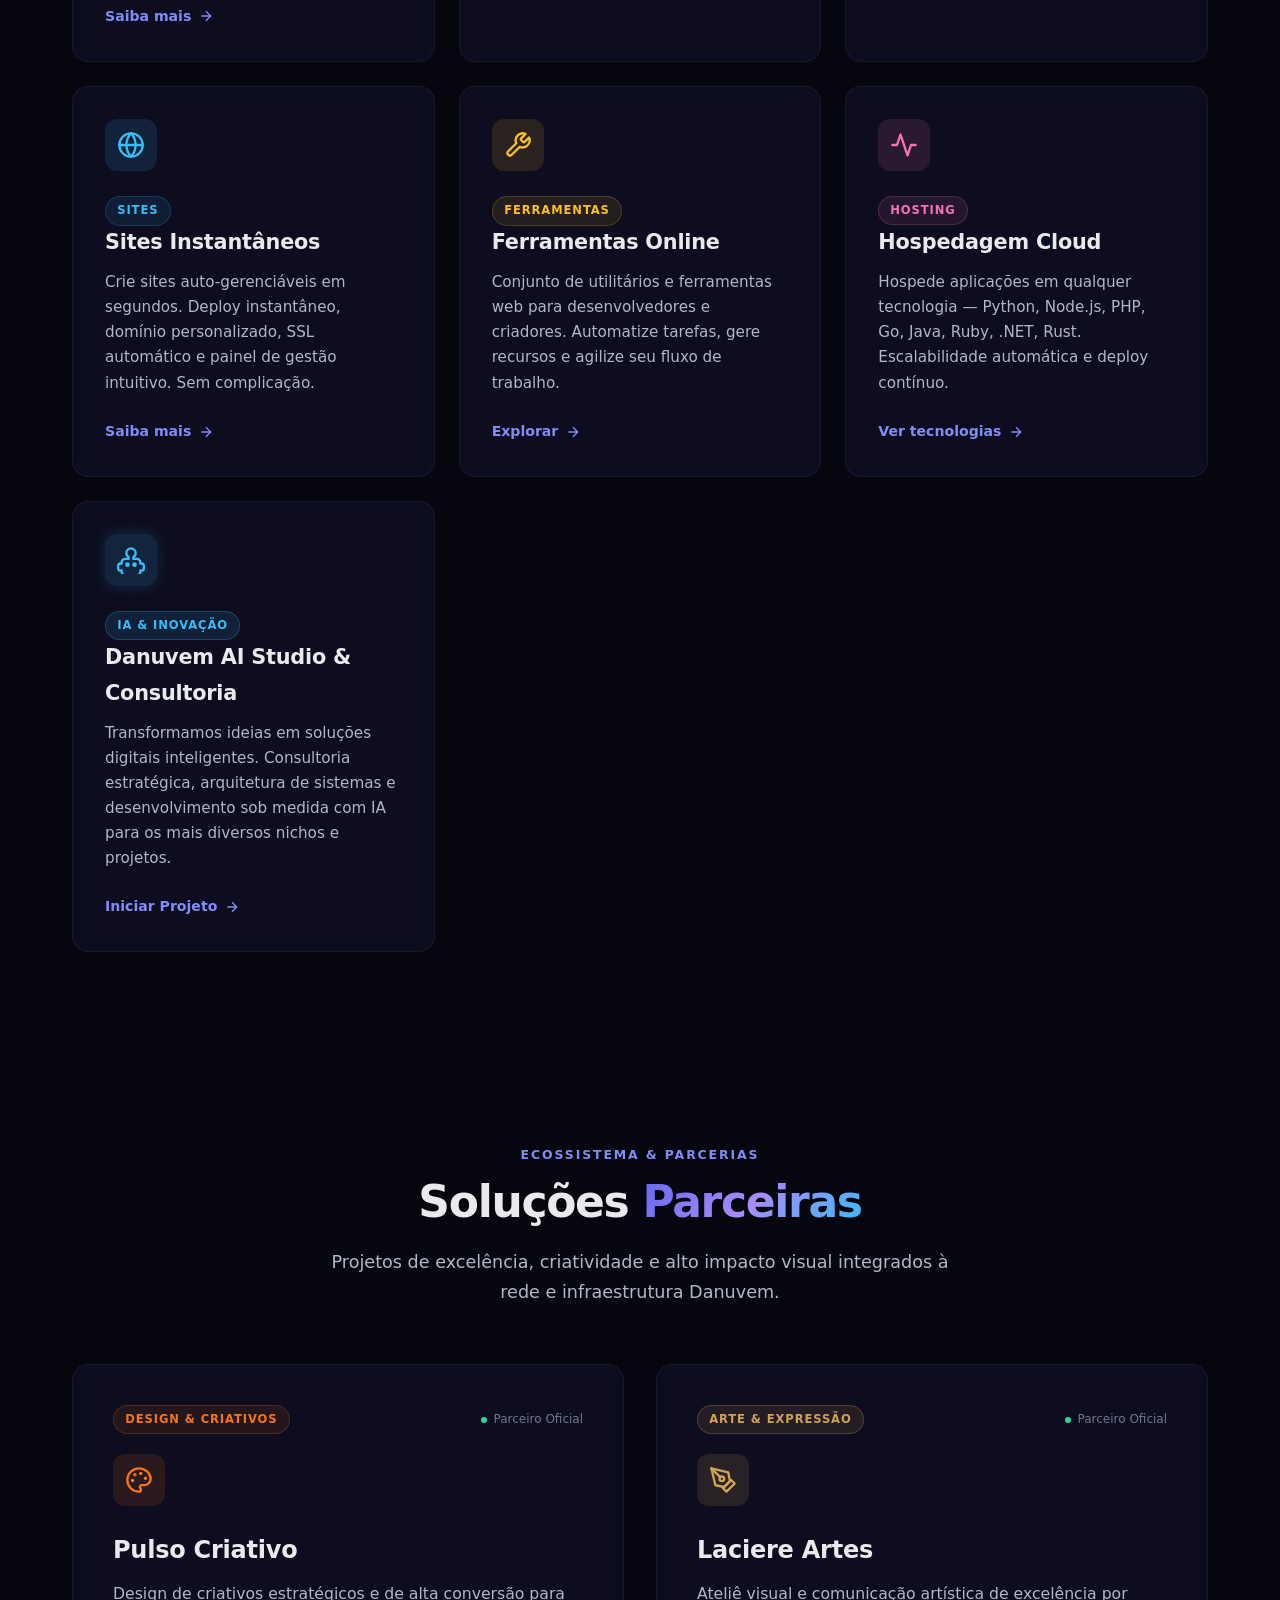
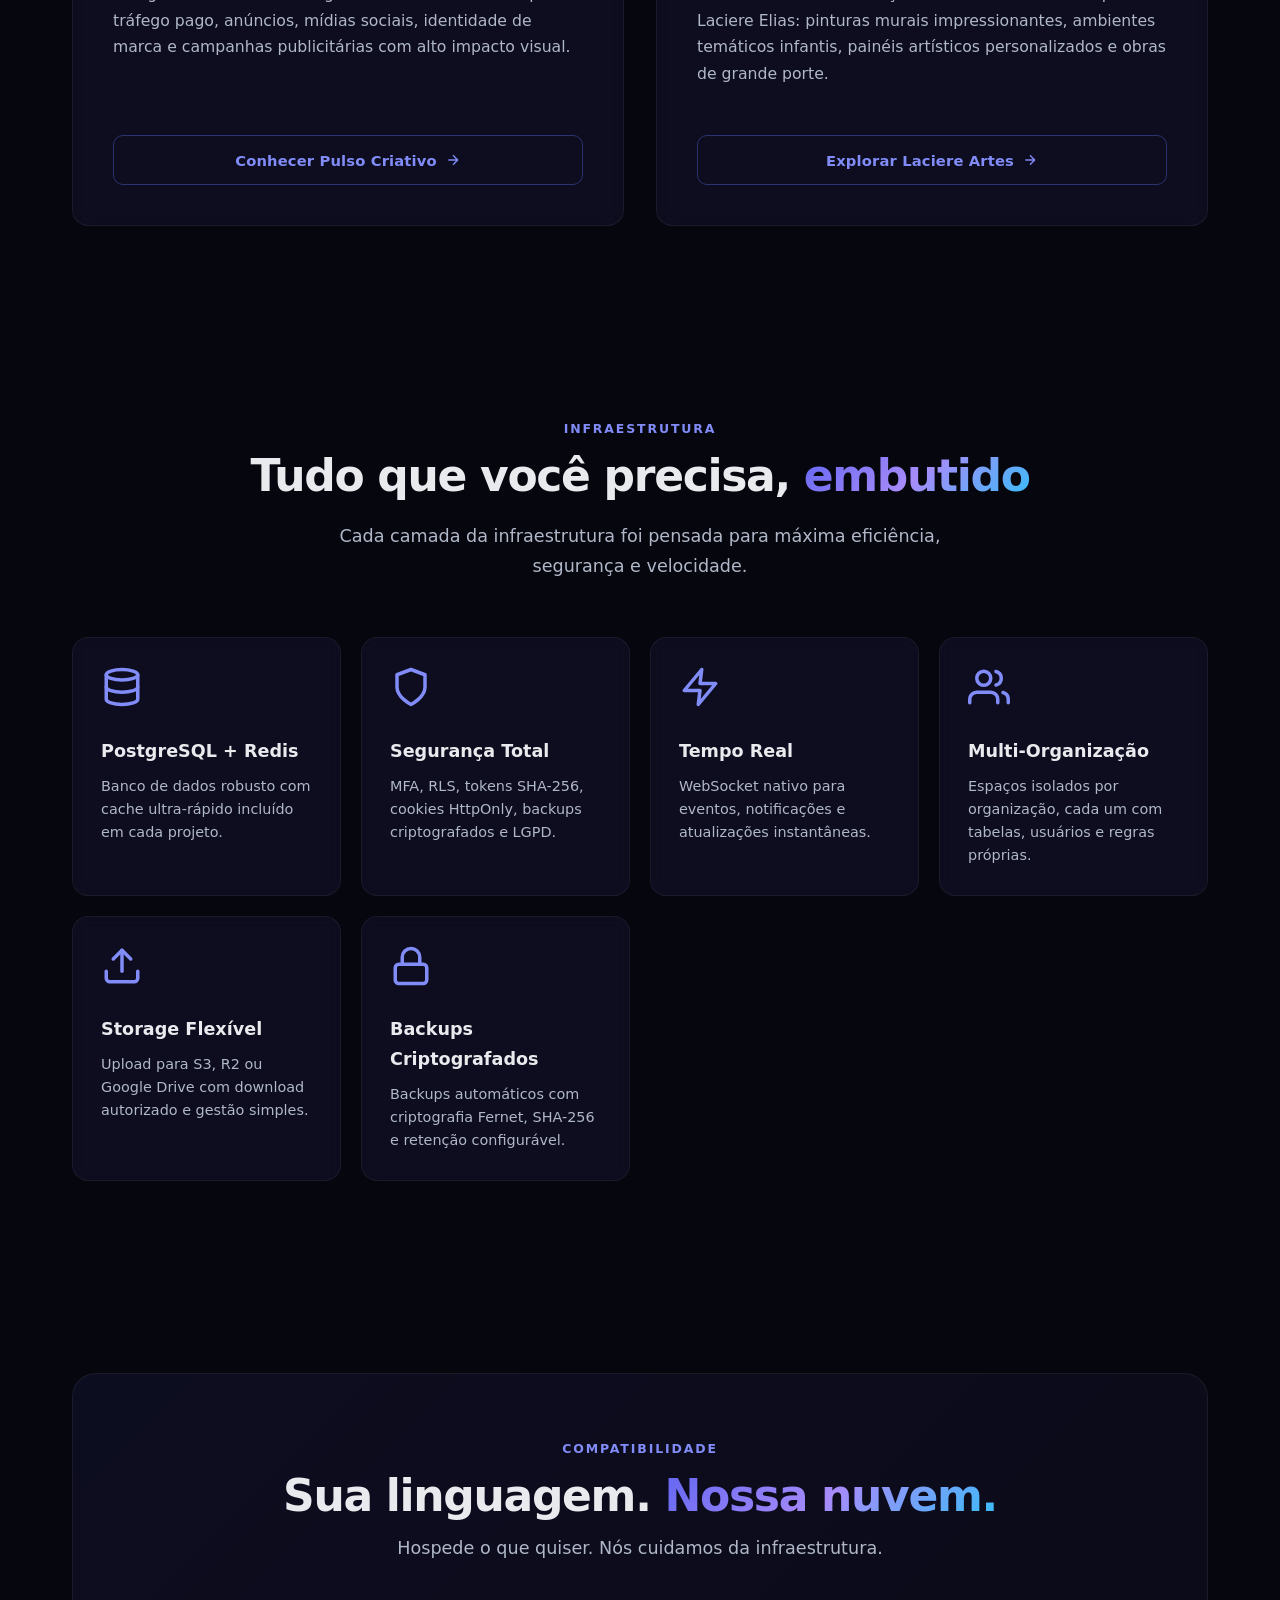
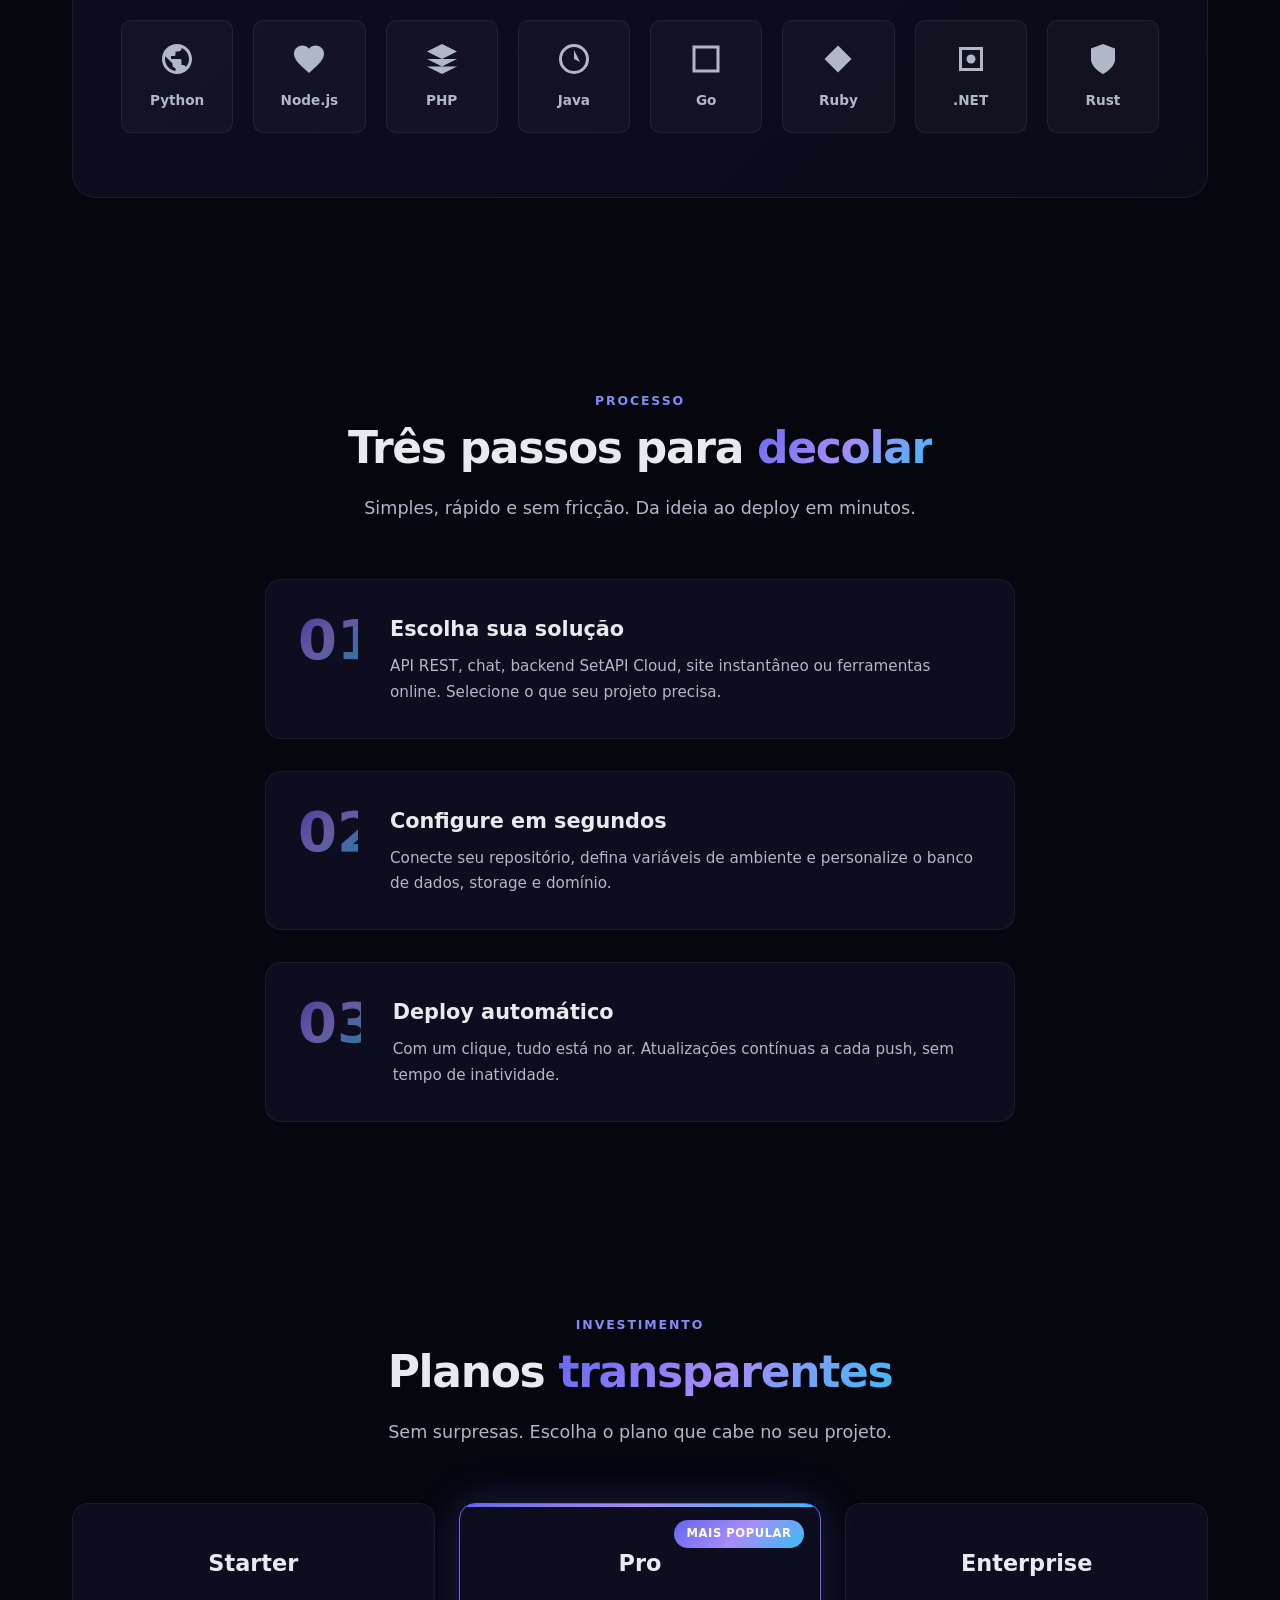
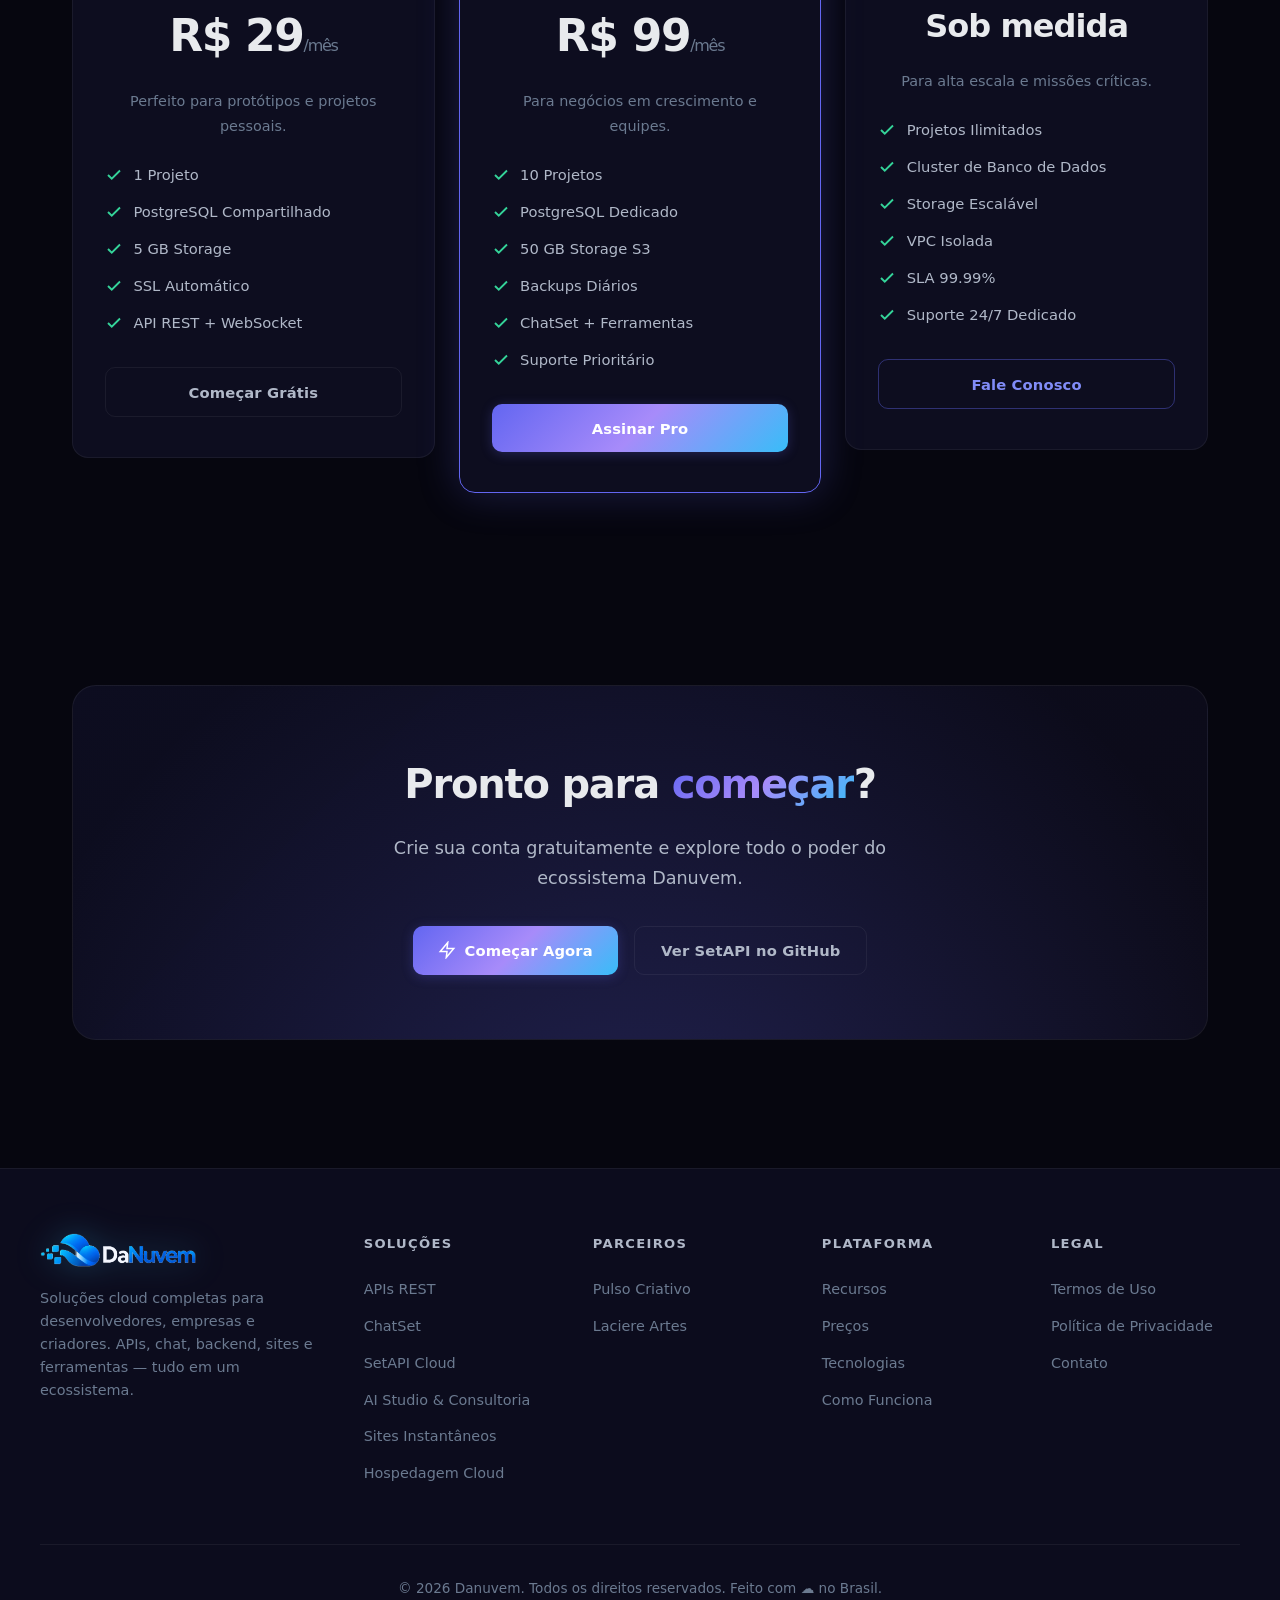
==== commit 64d008b5: "feat: integra logo oficial Danuvem com recorte transparente, efeito glow e favicons - Processado arq" ====
--- a/index.html
+++ b/index.html
@@ -9,18 +9,18 @@
     <meta property="og:description" content="APIs, Chat, Backend, Sites instantâneos e mais. Sua infraestrutura completa na nuvem.">
     <meta property="og:url" content="https://danuvem.com">
     <meta property="og:type" content="website">
+    <meta property="og:image" content="https://danuvem.com/img/danuvem-logo.png">
+    <link rel="icon" type="image/png" sizes="32x32" href="favicon.png">
+    <link rel="icon" type="image/png" sizes="16x16" href="img/favicon-16x16.png">
+    <link rel="apple-touch-icon" sizes="180x180" href="img/apple-touch-icon.png">
     <link rel="stylesheet" href="css/style.css">
 </head>
 <body>
     <!-- Header -->
     <header>
         <nav>
-            <a href="index.html" class="logo">
-                <svg width="30" height="30" viewBox="0 0 24 24" fill="none" xmlns="http://www.w3.org/2000/svg">
-                    <path d="M6.5 19C3.46243 19 1 16.5376 1 13.5C1 10.8157 2.93128 8.5884 5.47016 8.10049C6.0886 4.66754 9.02783 2 12.5 2C16.6421 2 20 5.35786 20 9.5C20 9.60162 19.9979 9.70279 19.9938 9.80347C22.2613 10.4198 24 12.5121 24 15C24 17.7614 21.7614 20 19 20H12.5H6.5V19Z" fill="url(#cloud-grad)"/>
-                    <defs><linearGradient id="cloud-grad" x1="1" y1="2" x2="24" y2="20" gradientUnits="userSpaceOnUse"><stop stop-color="#6366f1"/><stop offset="0.5" stop-color="#a78bfa"/><stop offset="1" stop-color="#38bdf8"/></linearGradient></defs>
-                </svg>
-                Danuvem
+            <a href="index.html" class="logo" aria-label="Danuvem">
+                <img src="img/danuvem-logo.webp" alt="Danuvem" class="logo-img" width="165" height="36">
             </a>
             <div class="nav-links">
                 <a href="#solucoes">Soluções</a>
@@ -40,6 +40,7 @@
     <section class="hero">
         <div class="hero-content">
             <div class="hero-badge animate-on-scroll">
+                <img src="img/danuvem-icon.webp" alt="" width="16" height="16" style="vertical-align: middle; border-radius: 3px;">
                 <span class="hero-badge-dot"></span>
                 Plataforma ativa — v2.0
             </div>
@@ -404,9 +405,8 @@
     <footer>
         <div class="footer-grid">
             <div class="footer-brand">
-                <a href="index.html" class="logo" style="margin-bottom: 0.5rem;">
-                    <svg width="24" height="24" viewBox="0 0 24 24" fill="none"><path d="M6.5 19C3.46243 19 1 16.5376 1 13.5C1 10.8157 2.93128 8.5884 5.47016 8.10049C6.0886 4.66754 9.02783 2 12.5 2C16.6421 2 20 5.35786 20 9.5C20 9.60162 19.9979 9.70279 19.9938 9.80347C22.2613 10.4198 24 12.5121 24 15C24 17.7614 21.7614 20 19 20H12.5H6.5V19Z" fill="url(#cloud-grad2)"/><defs><linearGradient id="cloud-grad2" x1="1" y1="2" x2="24" y2="20" gradientUnits="userSpaceOnUse"><stop stop-color="#6366f1"/><stop offset="1" stop-color="#38bdf8"/></linearGradient></defs></svg>
-                    Danuvem
+                <a href="index.html" class="logo" aria-label="Danuvem">
+                    <img src="img/danuvem-logo.webp" alt="Danuvem" class="logo-img" width="150" height="33">
                 </a>
                 <p>Soluções cloud completas para desenvolvedores, empresas e criadores. APIs, chat, backend, sites e ferramentas — tudo em um ecossistema.</p>
             </div>
--- a/css/style.css
+++ b/css/style.css
@@ -81,19 +81,30 @@
     margin: 0 auto;
 }
 .logo {
-    font-size: 1.6rem;
-    font-weight: 800;
-    letter-spacing: -0.02em;
-    background: var(--gradient-primary);
-    -webkit-background-clip: text;
-    -webkit-text-fill-color: transparent;
-    background-clip: text;
+    display: inline-flex;
+    align-items: center;
     text-decoration: none;
-    display: flex;
-    align-items: center;
-    gap: 0.6rem;
-}
-.logo svg { filter: drop-shadow(0 0 8px var(--primary-glow)); }
+    transition: transform var(--transition);
+}
+.logo:hover {
+    transform: translateY(-1px);
+}
+.logo-img {
+    height: 38px;
+    width: auto;
+    max-width: 175px;
+    display: block;
+    object-fit: contain;
+    filter: drop-shadow(0 0 16px rgba(56, 189, 248, 0.28));
+    transition: filter var(--transition), transform var(--transition);
+}
+.logo:hover .logo-img {
+    filter: drop-shadow(0 0 24px rgba(56, 189, 248, 0.55));
+}
+.footer-brand .logo-img {
+    height: 34px;
+    margin-bottom: 0.5rem;
+}
 .nav-links {
     display: flex;
     align-items: center;
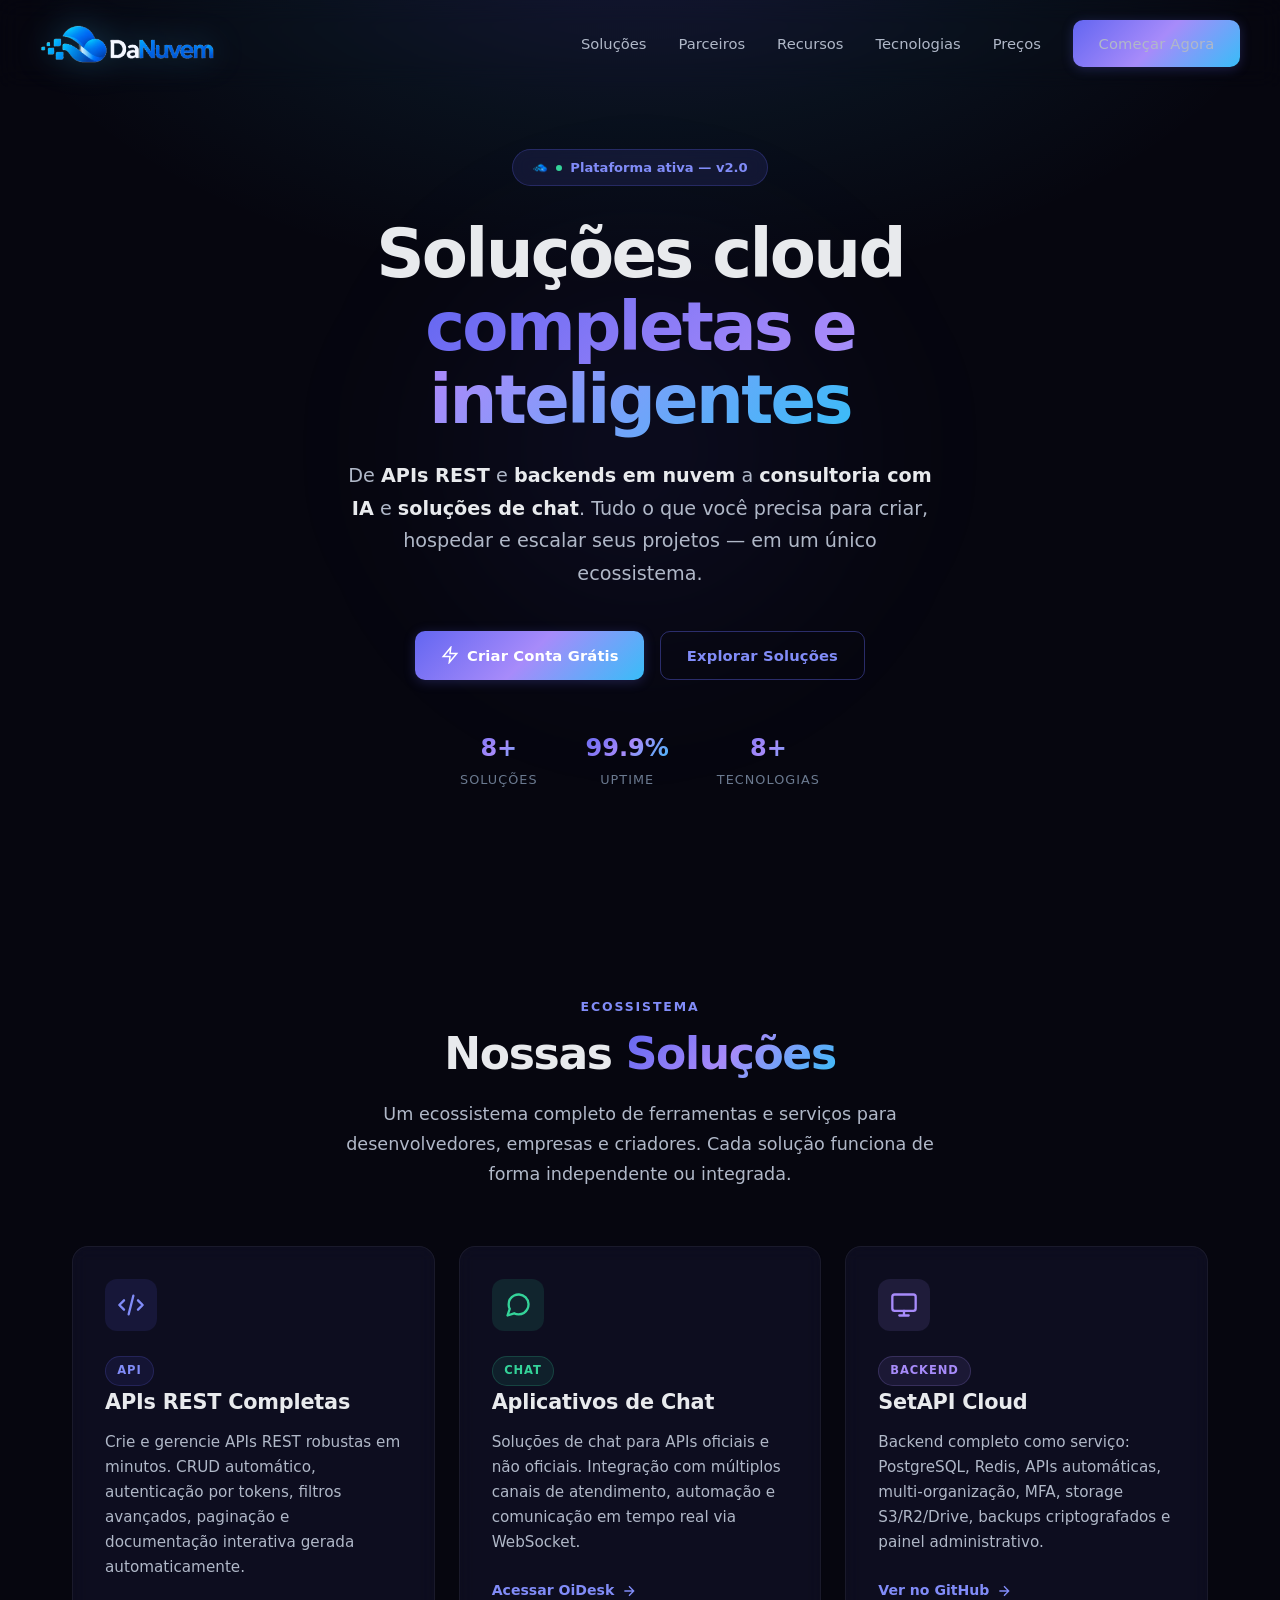
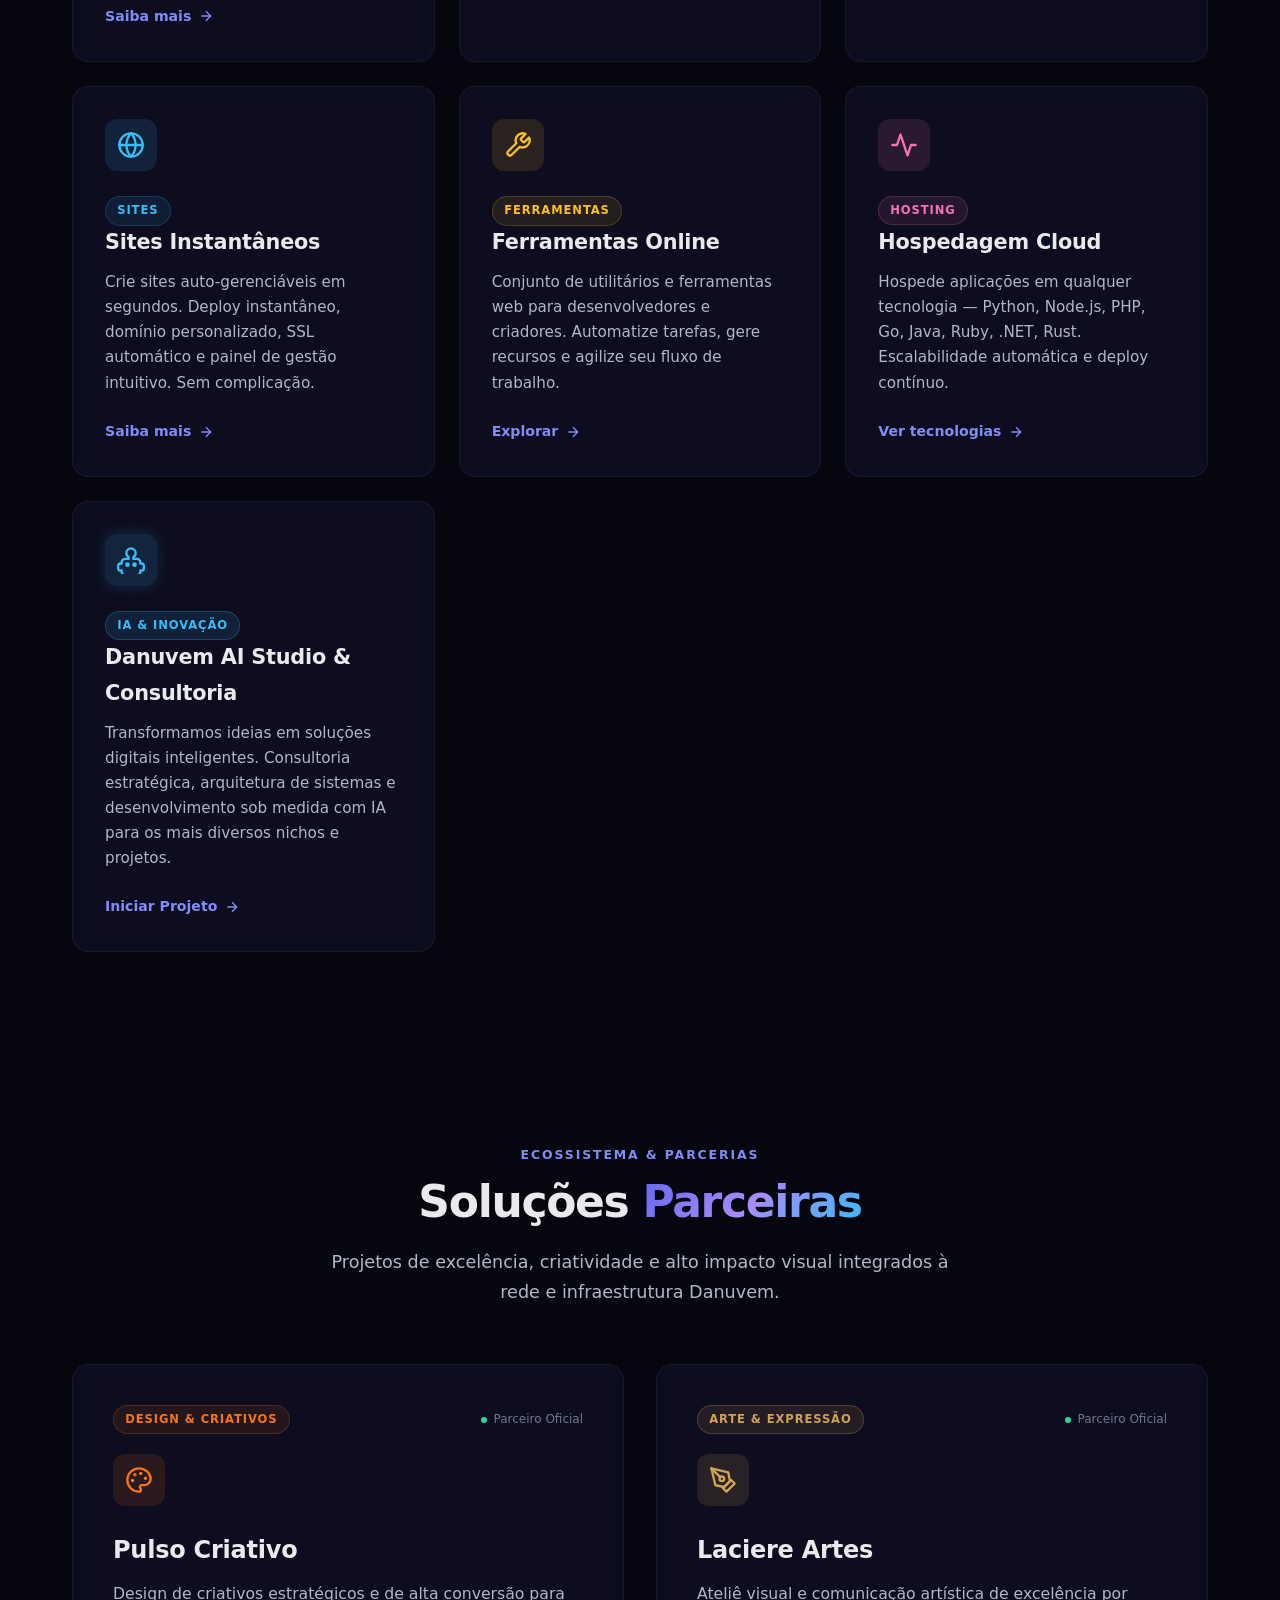
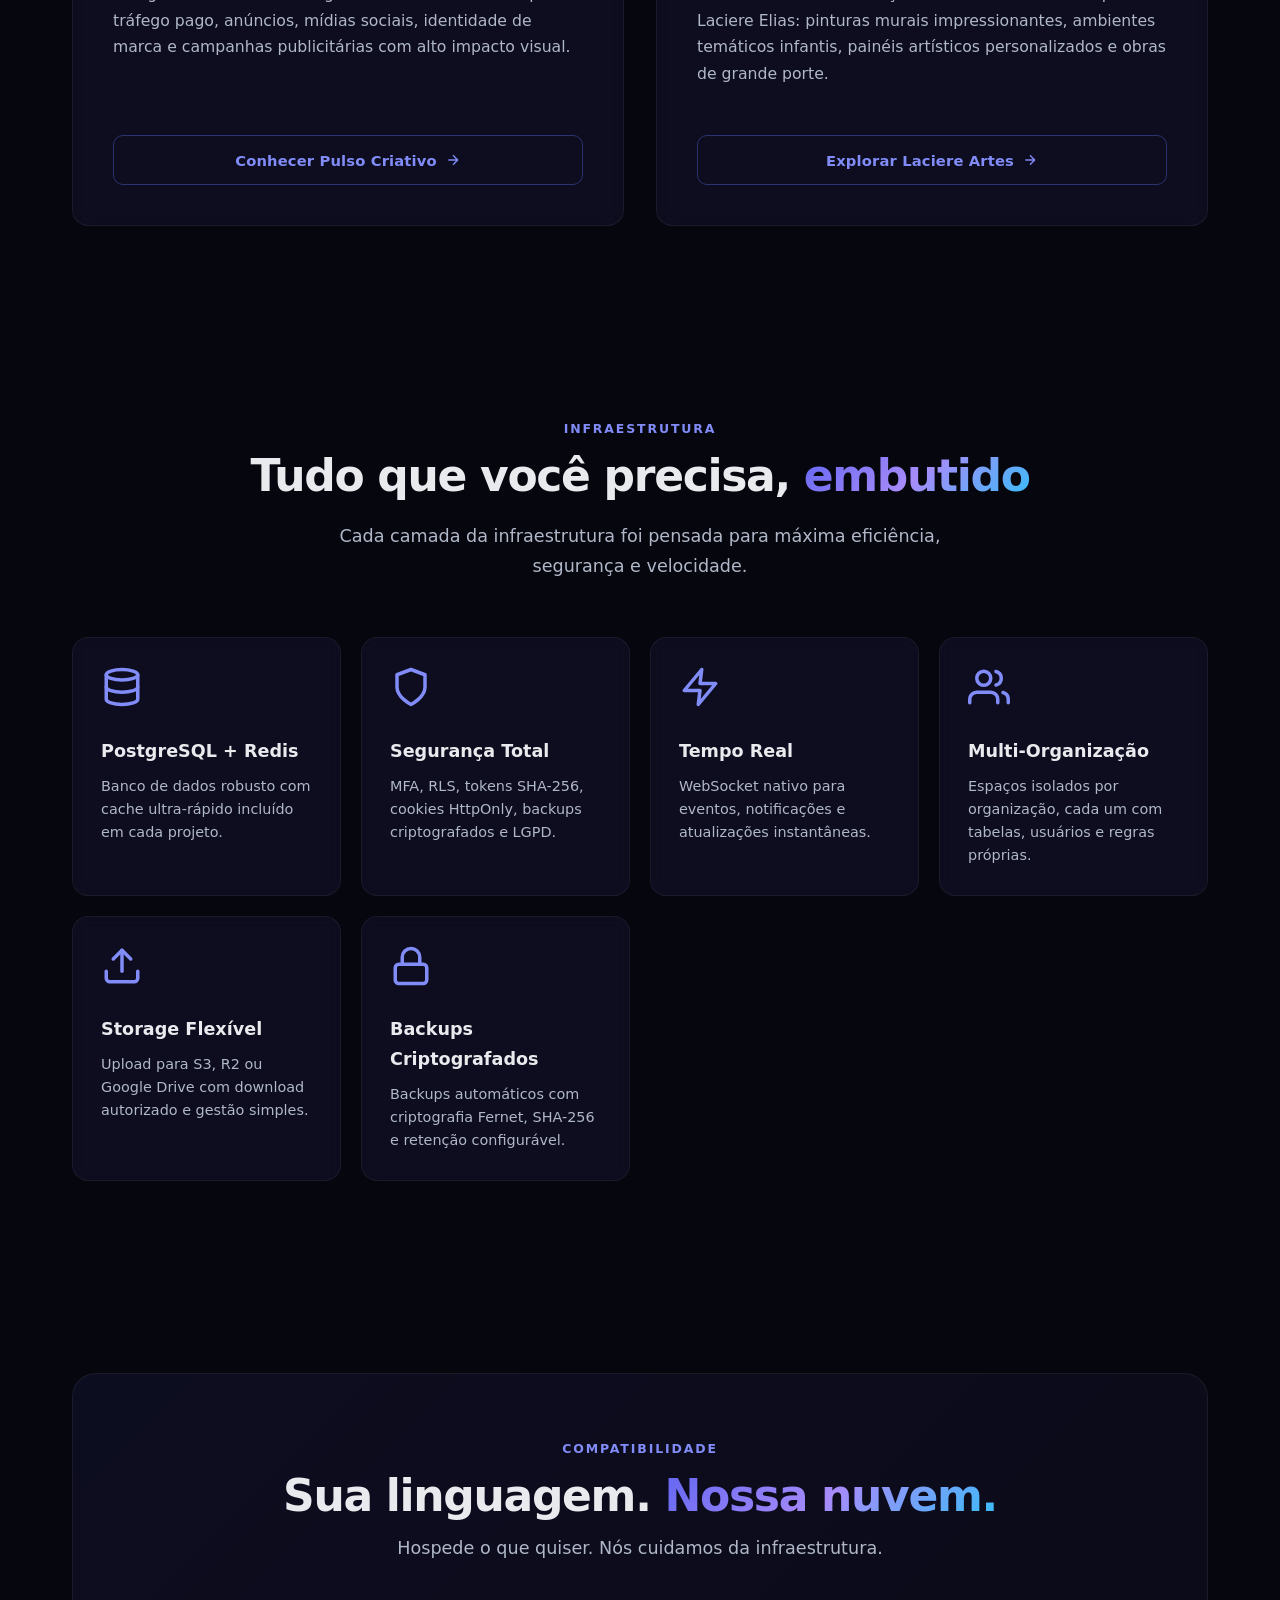
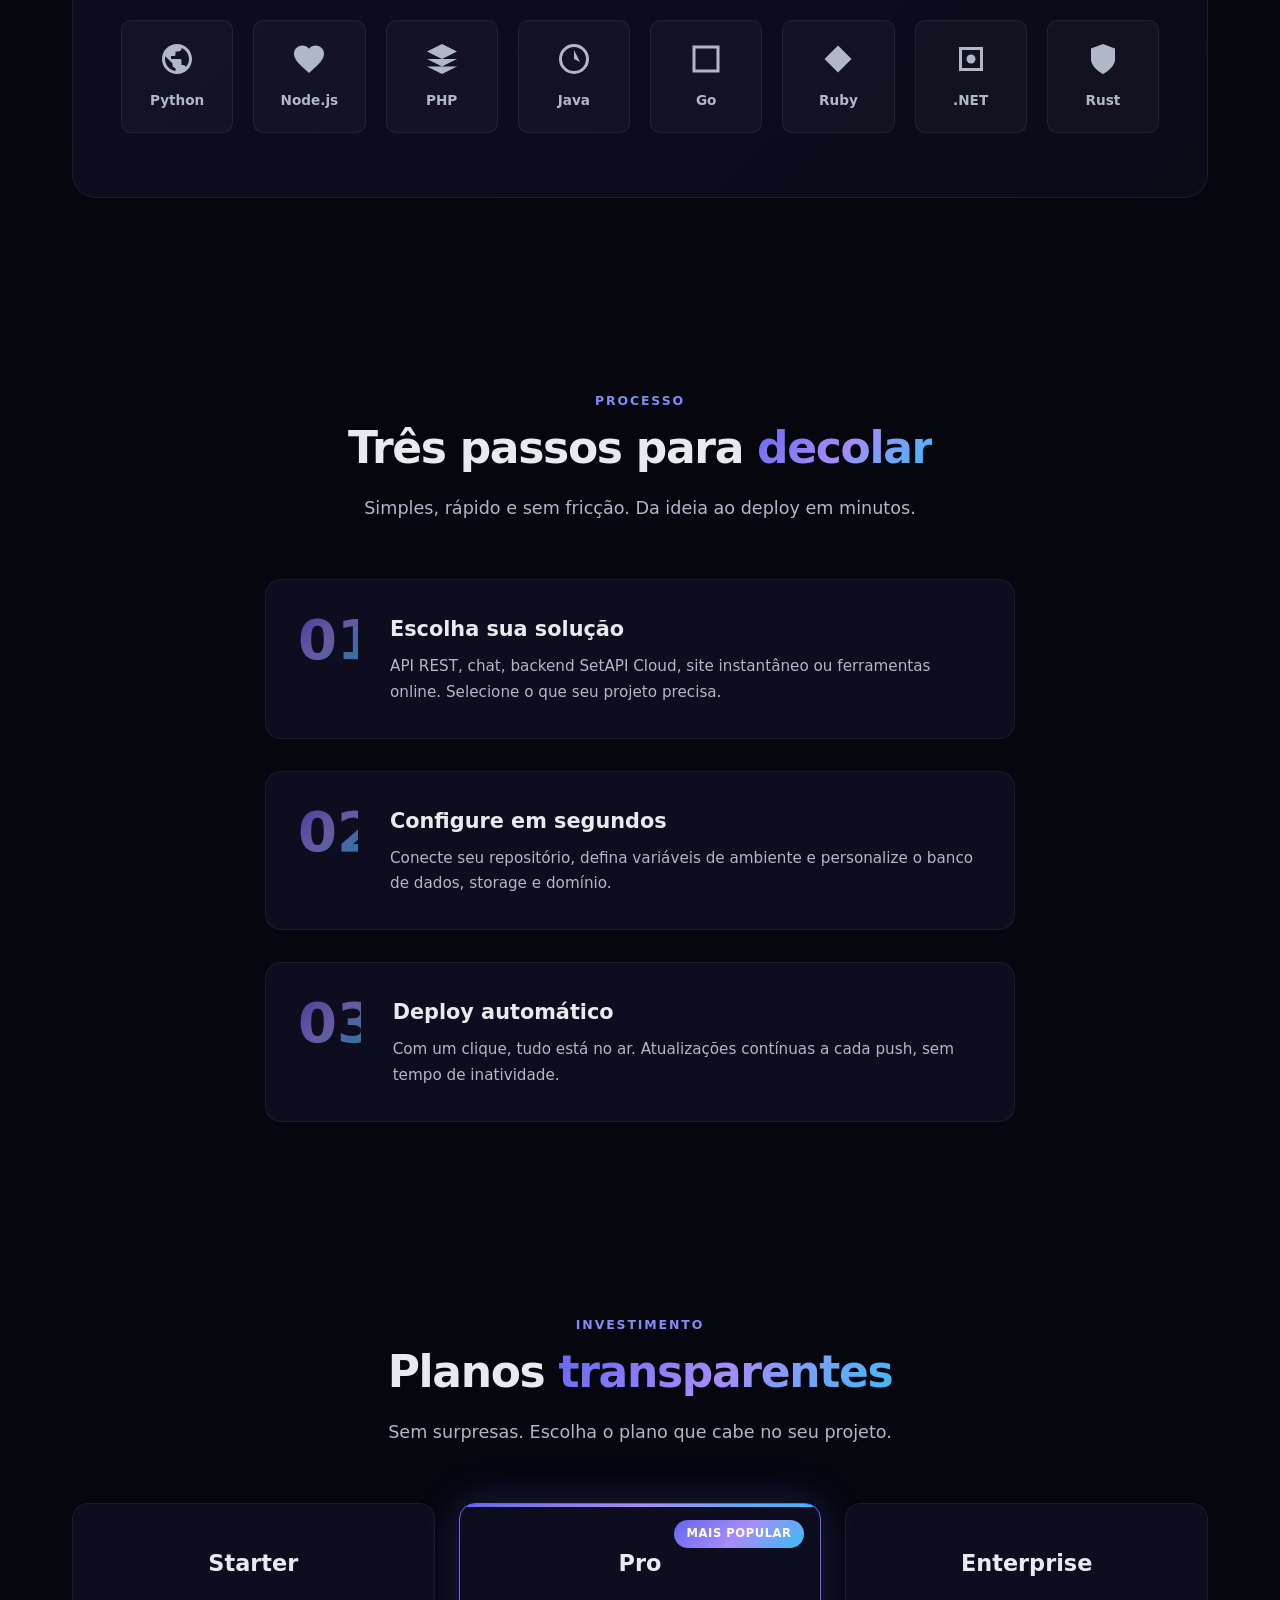
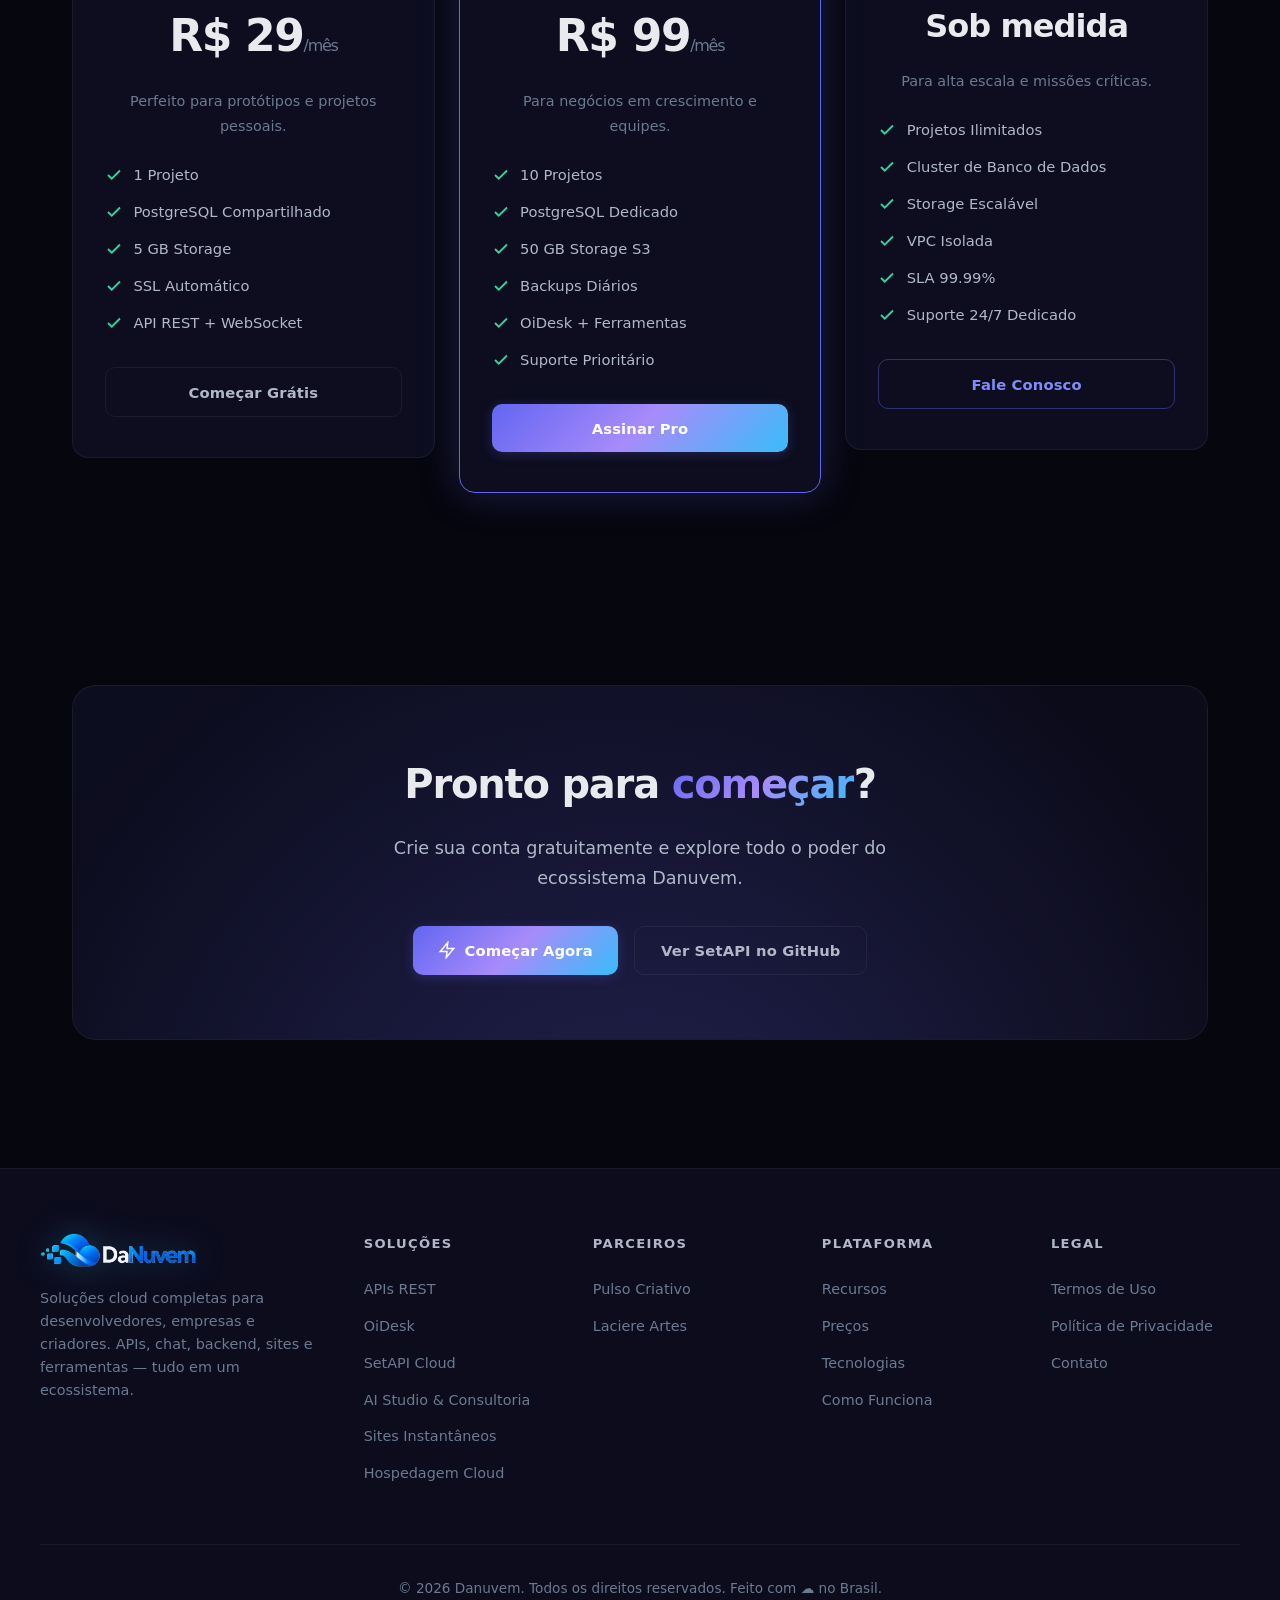
==== commit d37466b7: "O ChatSet agora se chama OiDesk Só o nome muda; o endereço continua chatset.daset.net.  Co-Authored-" ====
--- a/index.html
+++ b/index.html
@@ -100,7 +100,7 @@
                 <span class="solution-tag tag-green">Chat</span>
                 <h3>Aplicativos de Chat</h3>
                 <p>Soluções de chat para APIs oficiais e não oficiais. Integração com múltiplos canais de atendimento, automação e comunicação em tempo real via WebSocket.</p>
-                <a href="https://chatset.daset.net" target="_blank" class="solution-link">Acessar ChatSet <svg viewBox="0 0 24 24" stroke-width="2"><path d="M5 12h14M12 5l7 7-7 7"/></svg></a>
+                <a href="https://chatset.daset.net" target="_blank" class="solution-link">Acessar OiDesk <svg viewBox="0 0 24 24" stroke-width="2"><path d="M5 12h14M12 5l7 7-7 7"/></svg></a>
             </div>
 
             <!-- Backend SetAPI Cloud -->
@@ -364,7 +364,7 @@
                     <li><svg viewBox="0 0 24 24"><path d="M20 6L9 17l-5-5"/></svg> PostgreSQL Dedicado</li>
                     <li><svg viewBox="0 0 24 24"><path d="M20 6L9 17l-5-5"/></svg> 50 GB Storage S3</li>
                     <li><svg viewBox="0 0 24 24"><path d="M20 6L9 17l-5-5"/></svg> Backups Diários</li>
-                    <li><svg viewBox="0 0 24 24"><path d="M20 6L9 17l-5-5"/></svg> ChatSet + Ferramentas</li>
+                    <li><svg viewBox="0 0 24 24"><path d="M20 6L9 17l-5-5"/></svg> OiDesk + Ferramentas</li>
                     <li><svg viewBox="0 0 24 24"><path d="M20 6L9 17l-5-5"/></svg> Suporte Prioritário</li>
                 </ul>
                 <a href="#" class="btn btn-primary" style="width: 100%; justify-content: center;">Assinar Pro</a>
@@ -414,7 +414,7 @@
                 <h4>Soluções</h4>
                 <ul class="footer-links">
                     <li><a href="#solucoes">APIs REST</a></li>
-                    <li><a href="https://chatset.daset.net" target="_blank">ChatSet</a></li>
+                    <li><a href="https://chatset.daset.net" target="_blank">OiDesk</a></li>
                     <li><a href="https://github.com/daset-net/setapi" target="_blank">SetAPI Cloud</a></li>
                     <li><a href="#solucoes">AI Studio & Consultoria</a></li>
                     <li><a href="#solucoes">Sites Instantâneos</a></li>
